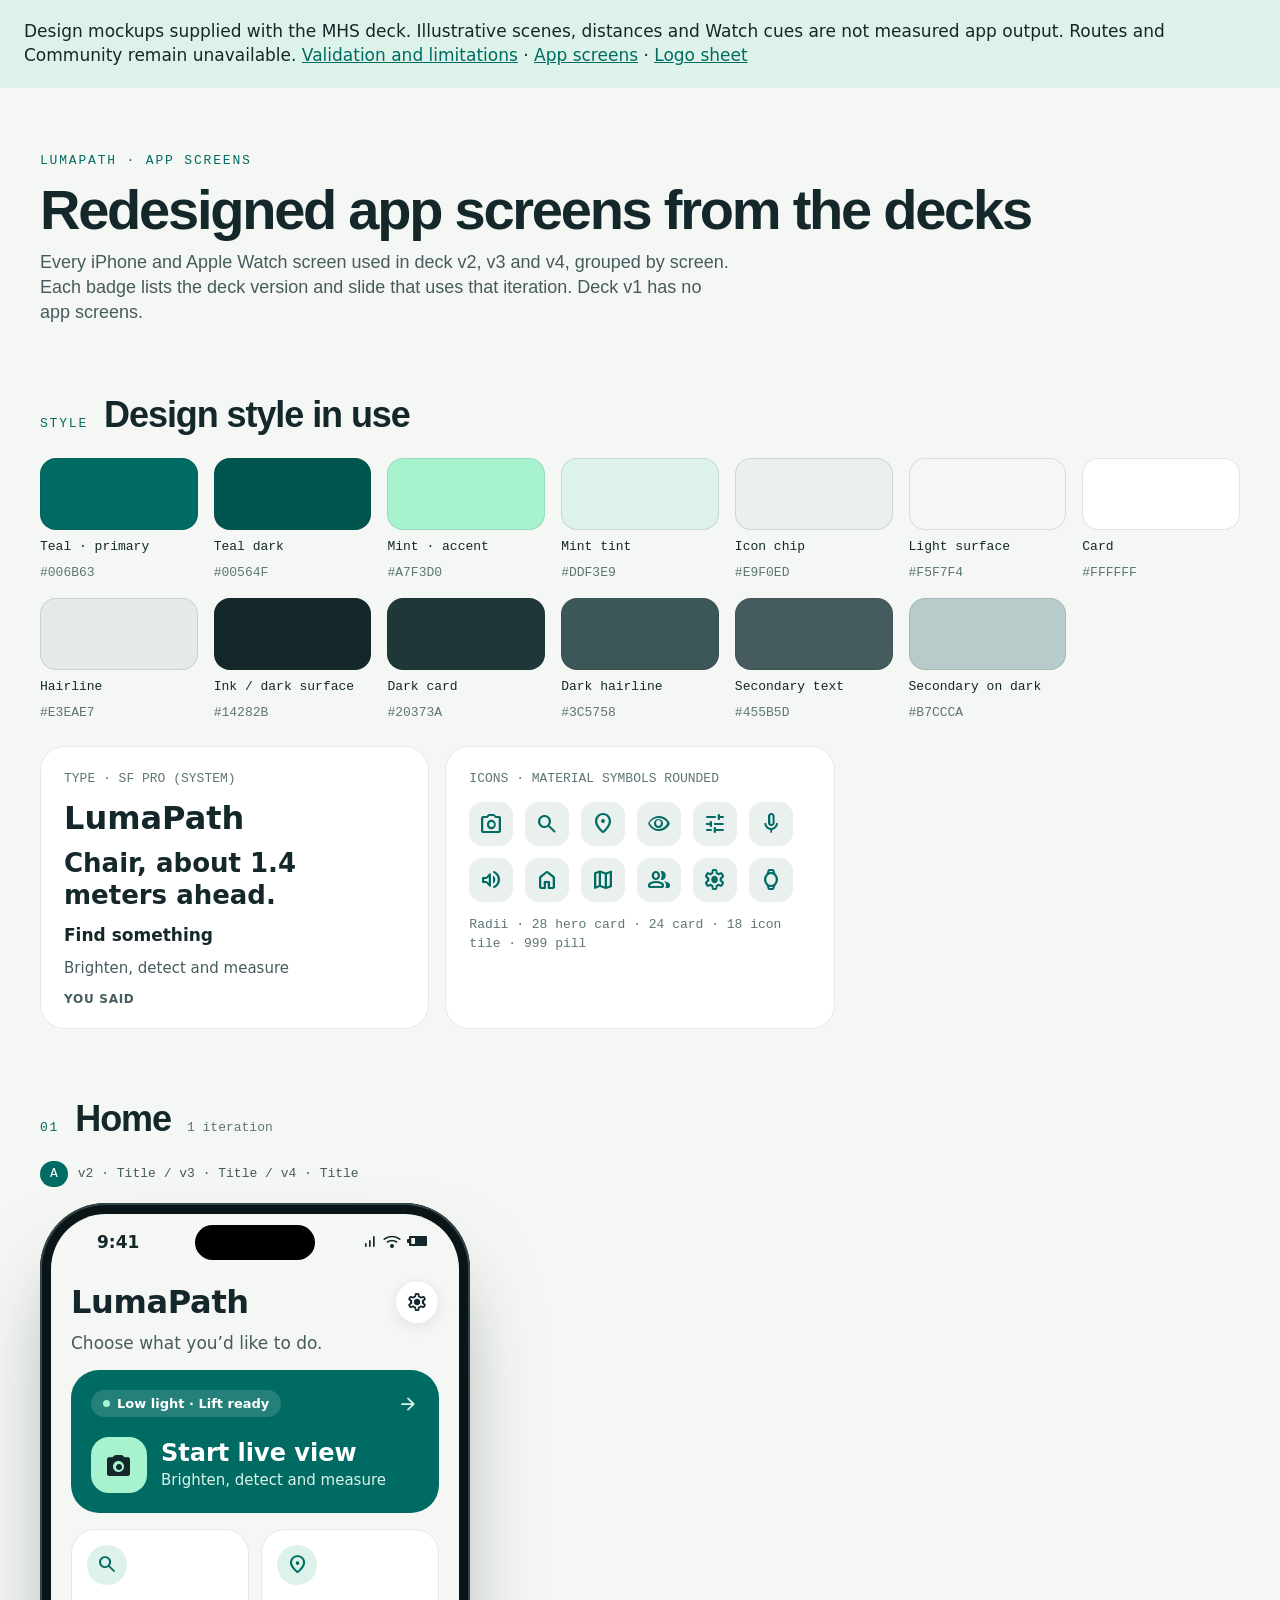
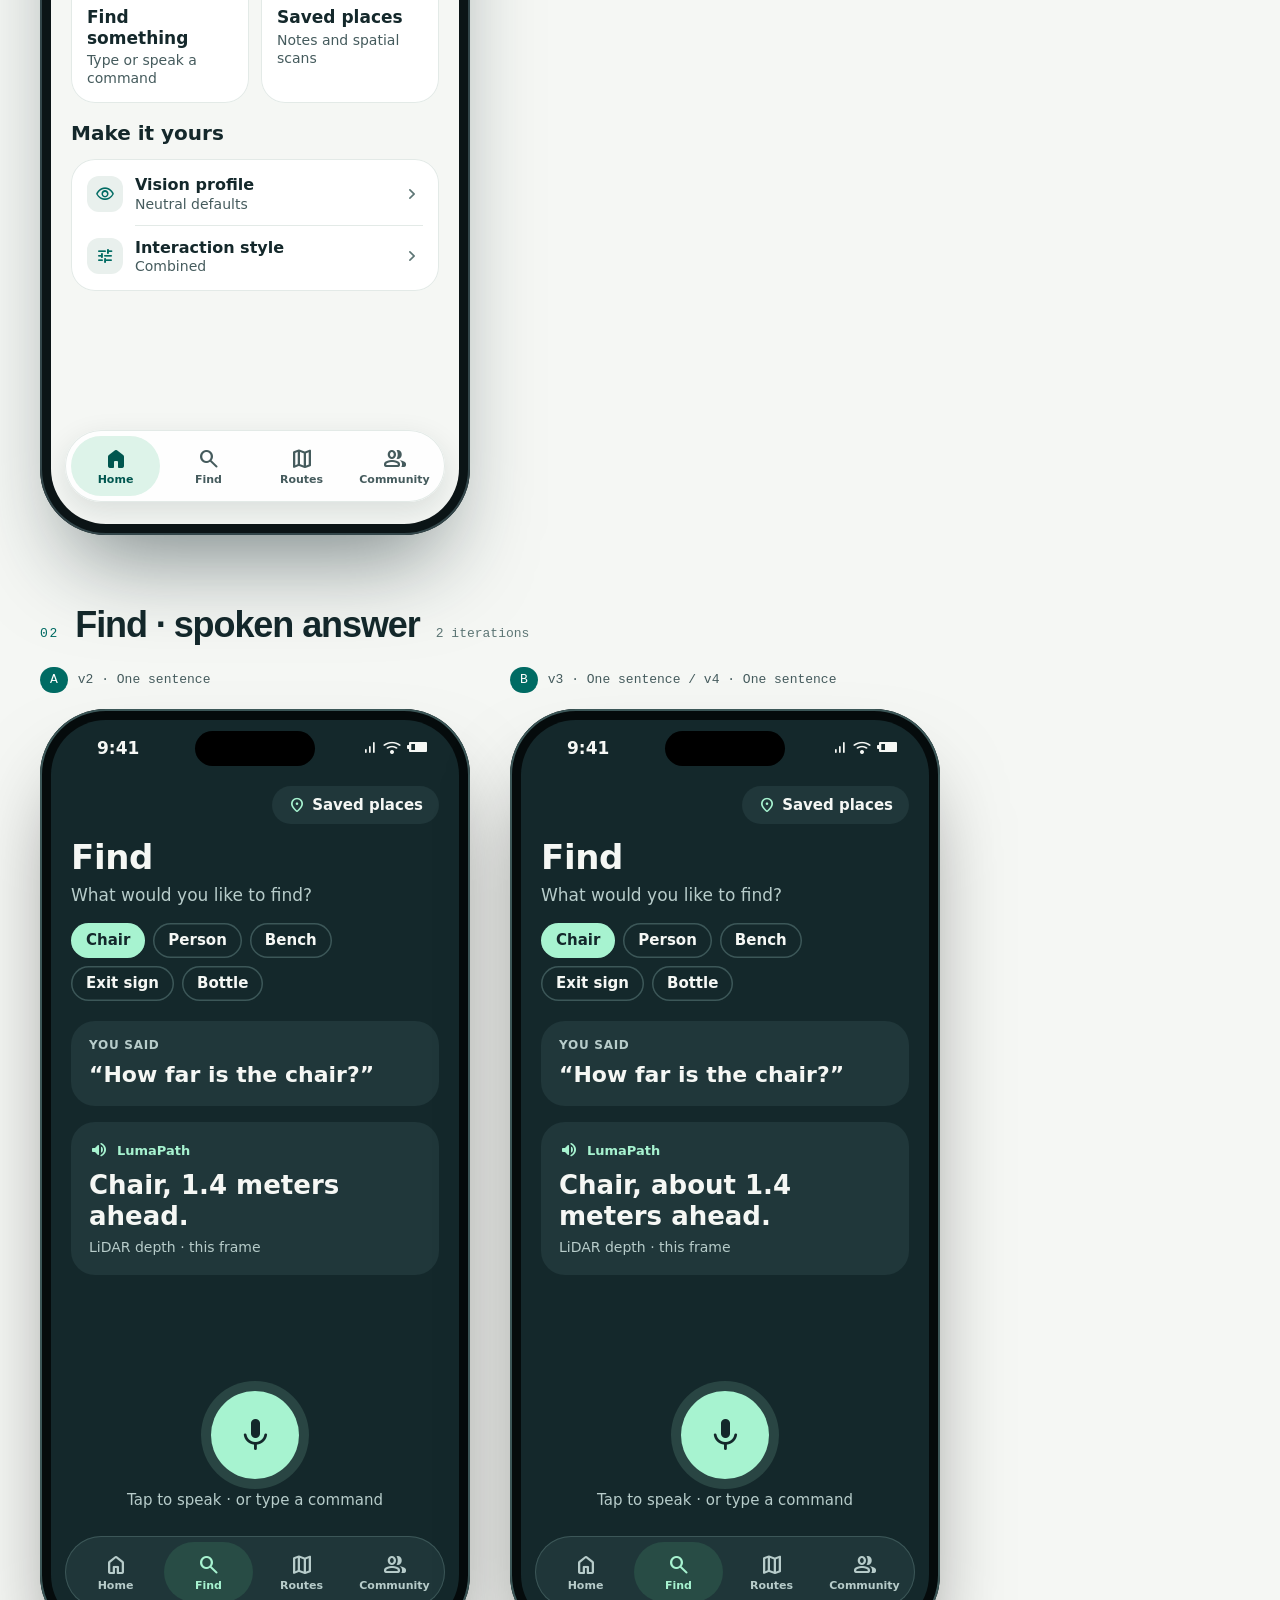
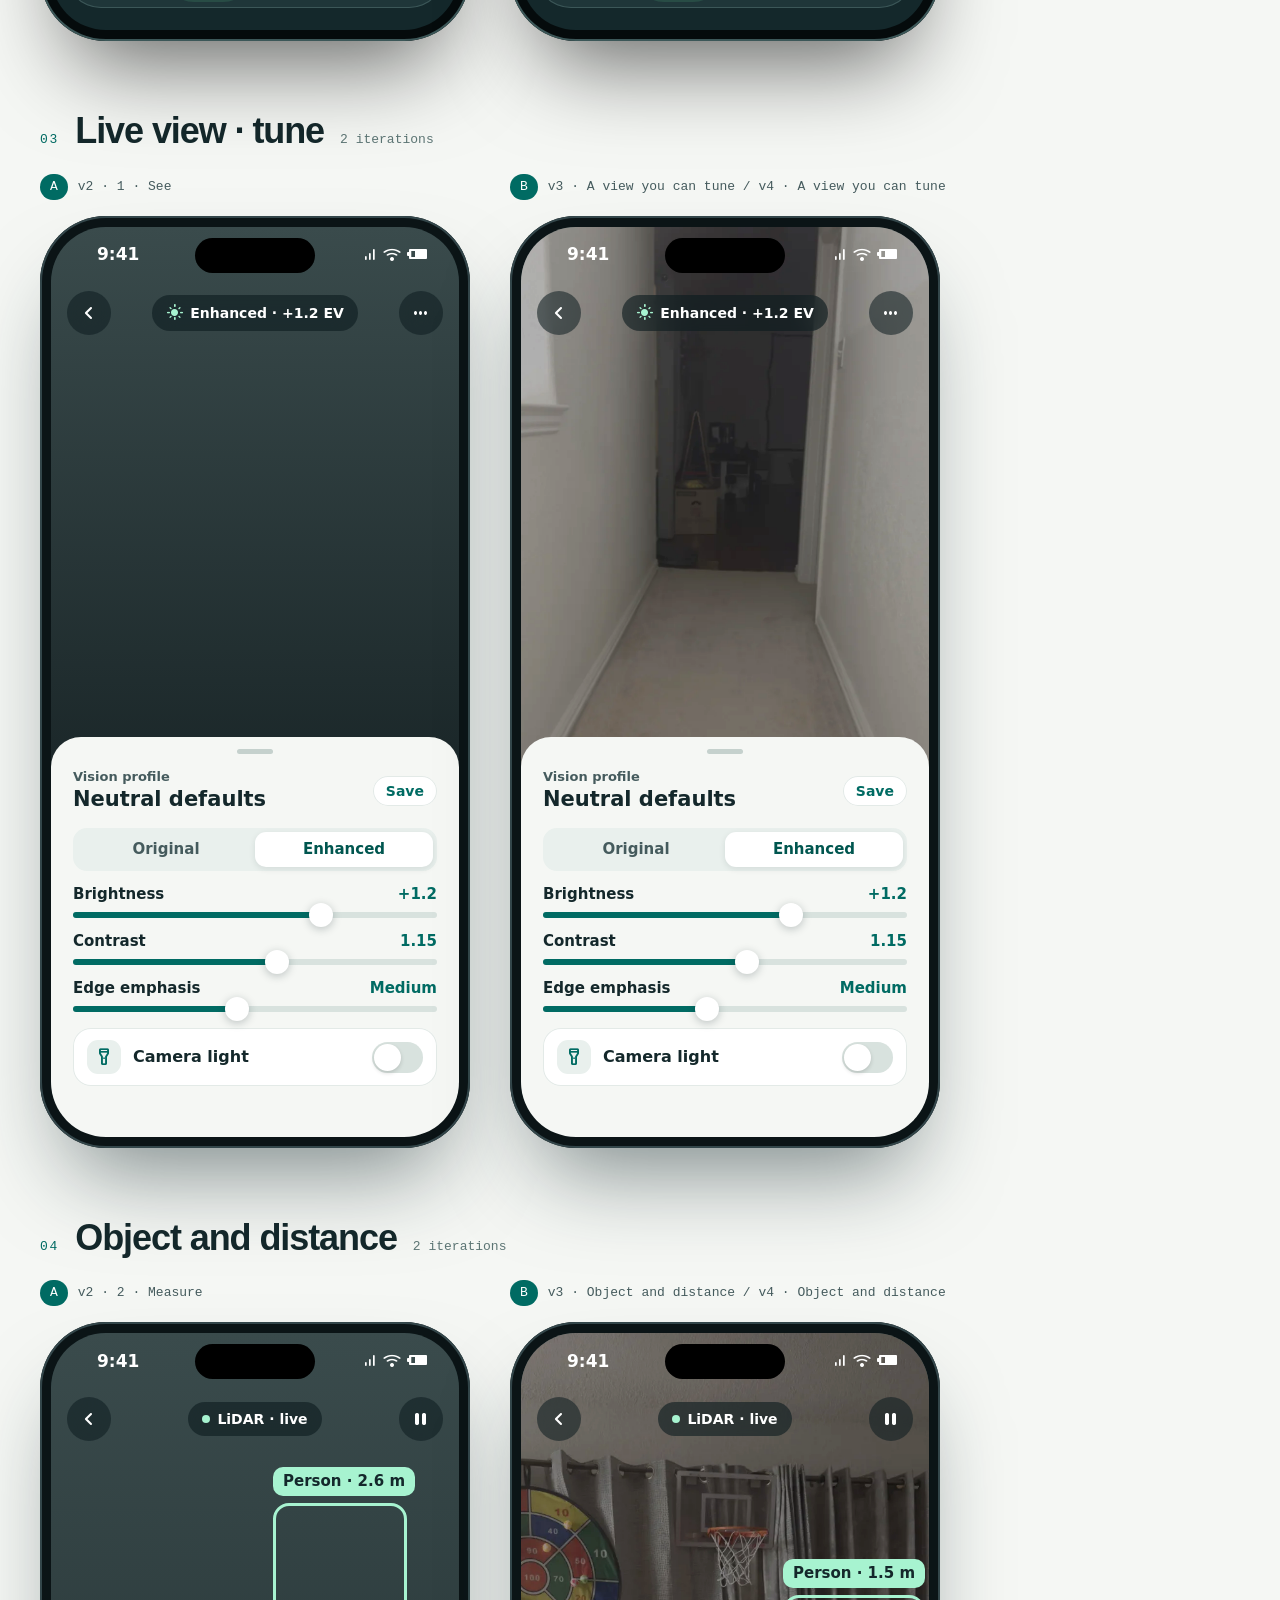
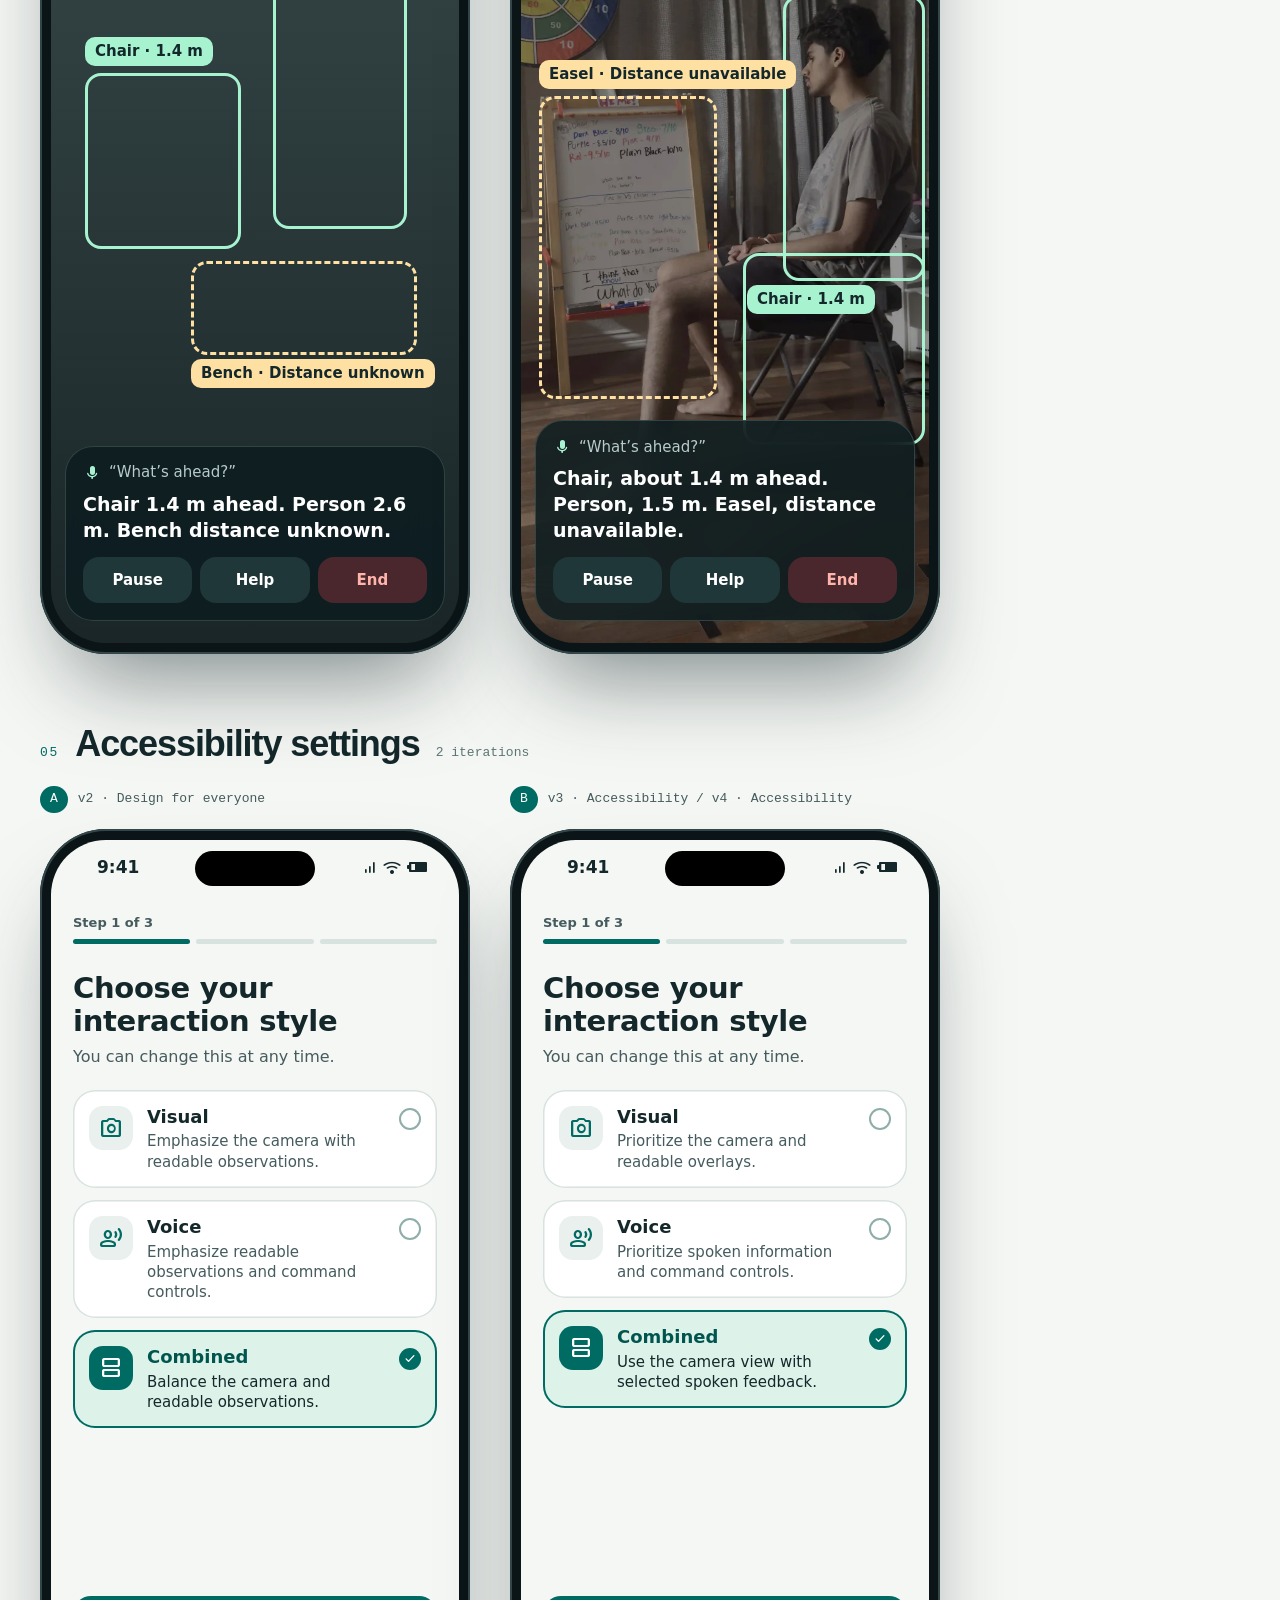
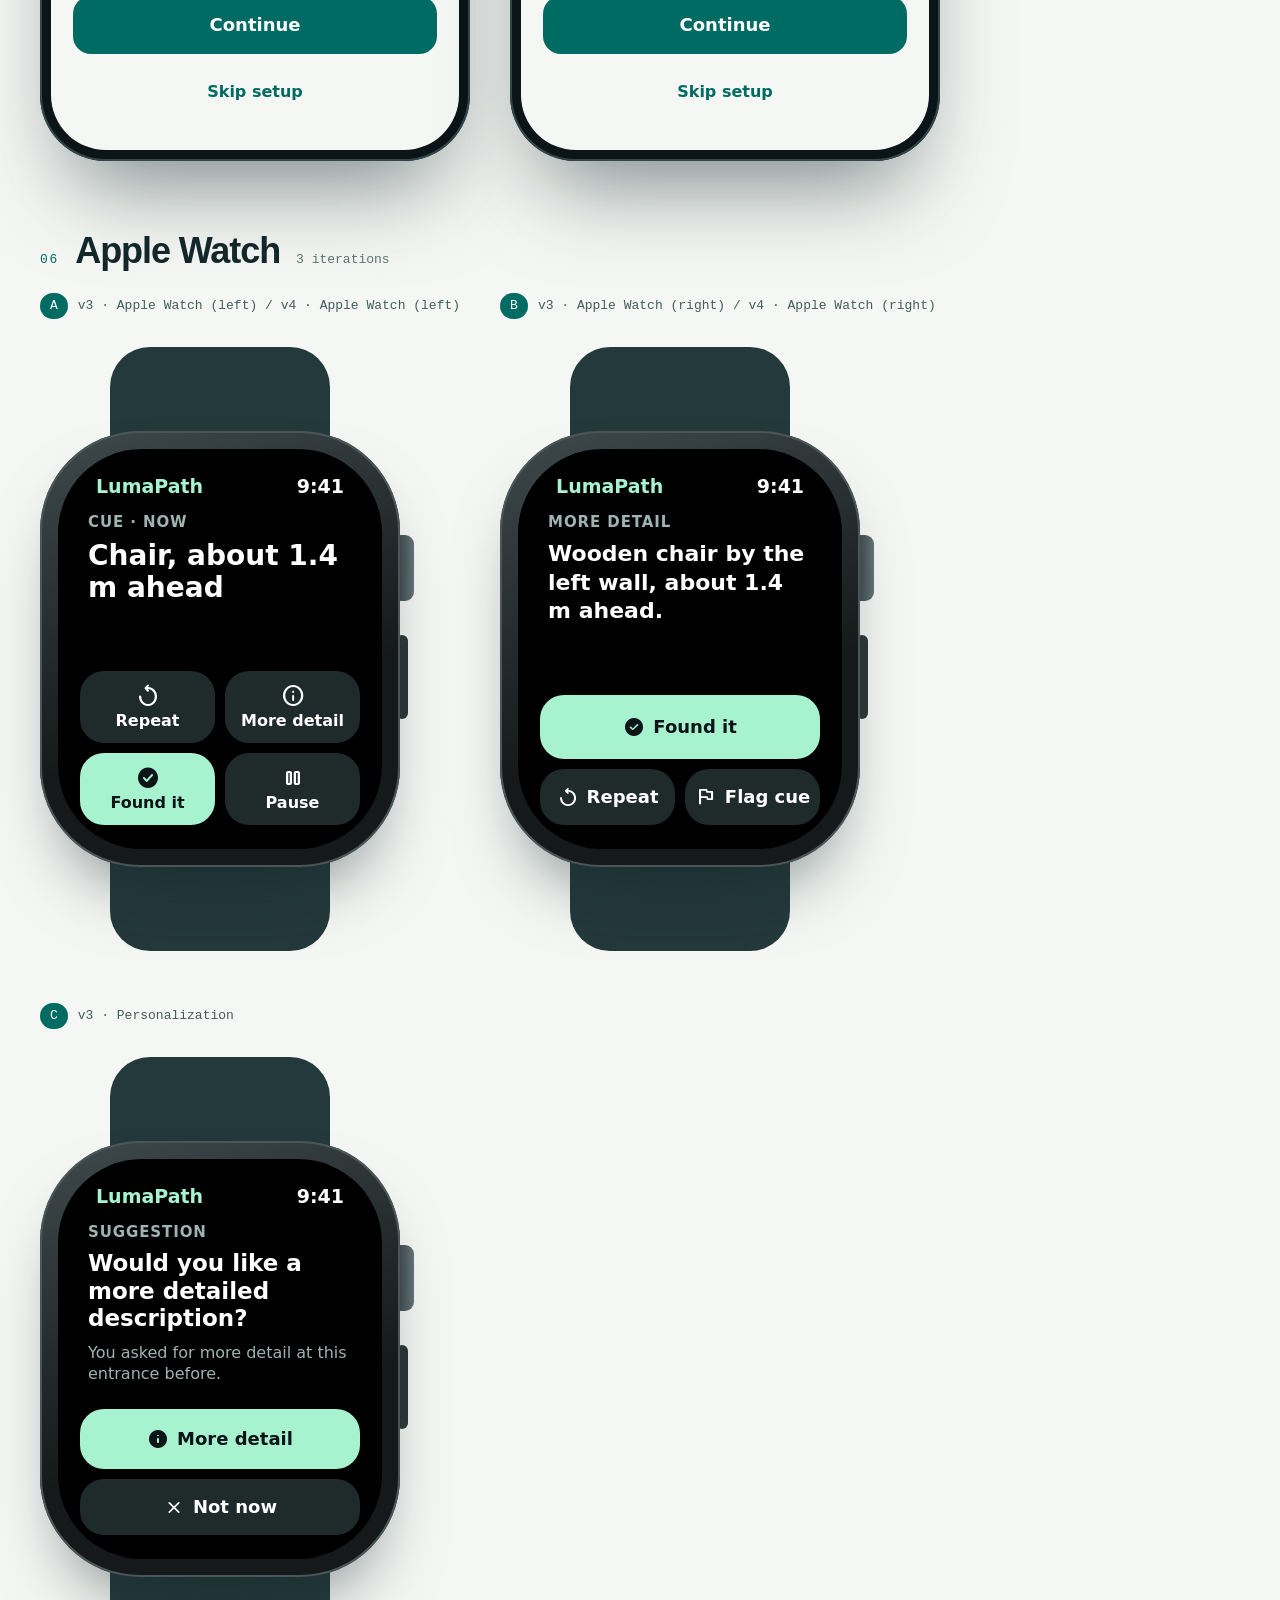
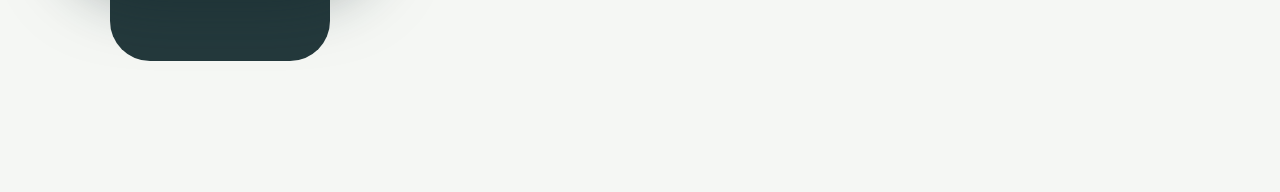
==== docs/demos/index.html @ 3ffa6997 "Apply MHS design system across native app and public demos" ====
<!DOCTYPE html>
<html lang="en"><head><title>LumaPath — MHS design mockups</title>
<meta charset="utf-8">
<meta name="viewport" content="width=device-width, initial-scale=1">

<style>@media(max-width:600px){body>x-dc>div{padding:32px 16px 64px!important;gap:40px!important}header>div:nth-child(2){font-size:36px!important}figure{zoom:.72}section>div{gap:20px!important}}</style></head>
<body><aside style="padding:20px 24px;background:#DDF3E9;color:#14282B;font:17px/1.4 system-ui">Design mockups supplied with the MHS deck. Illustrative scenes, distances and Watch cues are not measured app output. Routes and Community remain unavailable. <a href="../VALIDATION.md">Validation and limitations</a> · <a href="index.html">App screens</a> · <a href="logos.html">Logo sheet</a></aside>

<x-dc>
<helmet>

<style>/* vietnamese */
@font-face {
  font-family: 'Bricolage Grotesque';
  font-style: normal;
  font-weight: 400;
  font-stretch: 100%;
  font-display: swap;
  src: url("assets/a3682e4b-3f29-42c8-9b9f-0e036ee90873.woff2") format('woff2');
  unicode-range: U+0102-0103, U+0110-0111, U+0128-0129, U+0168-0169, U+01A0-01A1, U+01AF-01B0, U+0300-0301, U+0303-0304, U+0308-0309, U+0323, U+0329, U+1EA0-1EF9, U+20AB;
}
/* latin-ext */
@font-face {
  font-family: 'Bricolage Grotesque';
  font-style: normal;
  font-weight: 400;
  font-stretch: 100%;
  font-display: swap;
  src: url("assets/06002b40-dc9c-44b6-ba9b-25494b569713.woff2") format('woff2');
  unicode-range: U+0100-02BA, U+02BD-02C5, U+02C7-02CC, U+02CE-02D7, U+02DD-02FF, U+0304, U+0308, U+0329, U+1D00-1DBF, U+1E00-1E9F, U+1EF2-1EFF, U+2020, U+20A0-20AB, U+20AD-20C4, U+2113, U+2C60-2C7F, U+A720-A7FF;
}
/* latin */
@font-face {
  font-family: 'Bricolage Grotesque';
  font-style: normal;
  font-weight: 400;
  font-stretch: 100%;
  font-display: swap;
  src: url("assets/b3b8150f-2a8b-4350-8378-f5842fc97d96.woff2") format('woff2');
  unicode-range: U+0000-00FF, U+0131, U+0152-0153, U+02BB-02BC, U+02C6, U+02DA, U+02DC, U+0304, U+0308, U+0329, U+2000-206F, U+20AC, U+2122, U+2191, U+2193, U+2212, U+2215, U+FEFF, U+FFFD;
}
/* vietnamese */
@font-face {
  font-family: 'Bricolage Grotesque';
  font-style: normal;
  font-weight: 500;
  font-stretch: 100%;
  font-display: swap;
  src: url("assets/a3682e4b-3f29-42c8-9b9f-0e036ee90873.woff2") format('woff2');
  unicode-range: U+0102-0103, U+0110-0111, U+0128-0129, U+0168-0169, U+01A0-01A1, U+01AF-01B0, U+0300-0301, U+0303-0304, U+0308-0309, U+0323, U+0329, U+1EA0-1EF9, U+20AB;
}
/* latin-ext */
@font-face {
  font-family: 'Bricolage Grotesque';
  font-style: normal;
  font-weight: 500;
  font-stretch: 100%;
  font-display: swap;
  src: url("assets/06002b40-dc9c-44b6-ba9b-25494b569713.woff2") format('woff2');
  unicode-range: U+0100-02BA, U+02BD-02C5, U+02C7-02CC, U+02CE-02D7, U+02DD-02FF, U+0304, U+0308, U+0329, U+1D00-1DBF, U+1E00-1E9F, U+1EF2-1EFF, U+2020, U+20A0-20AB, U+20AD-20C4, U+2113, U+2C60-2C7F, U+A720-A7FF;
}
/* latin */
@font-face {
  font-family: 'Bricolage Grotesque';
  font-style: normal;
  font-weight: 500;
  font-stretch: 100%;
  font-display: swap;
  src: url("assets/b3b8150f-2a8b-4350-8378-f5842fc97d96.woff2") format('woff2');
  unicode-range: U+0000-00FF, U+0131, U+0152-0153, U+02BB-02BC, U+02C6, U+02DA, U+02DC, U+0304, U+0308, U+0329, U+2000-206F, U+20AC, U+2122, U+2191, U+2193, U+2212, U+2215, U+FEFF, U+FFFD;
}
/* vietnamese */
@font-face {
  font-family: 'Bricolage Grotesque';
  font-style: normal;
  font-weight: 600;
  font-stretch: 100%;
  font-display: swap;
  src: url("assets/a3682e4b-3f29-42c8-9b9f-0e036ee90873.woff2") format('woff2');
  unicode-range: U+0102-0103, U+0110-0111, U+0128-0129, U+0168-0169, U+01A0-01A1, U+01AF-01B0, U+0300-0301, U+0303-0304, U+0308-0309, U+0323, U+0329, U+1EA0-1EF9, U+20AB;
}
/* latin-ext */
@font-face {
  font-family: 'Bricolage Grotesque';
  font-style: normal;
  font-weight: 600;
  font-stretch: 100%;
  font-display: swap;
  src: url("assets/06002b40-dc9c-44b6-ba9b-25494b569713.woff2") format('woff2');
  unicode-range: U+0100-02BA, U+02BD-02C5, U+02C7-02CC, U+02CE-02D7, U+02DD-02FF, U+0304, U+0308, U+0329, U+1D00-1DBF, U+1E00-1E9F, U+1EF2-1EFF, U+2020, U+20A0-20AB, U+20AD-20C4, U+2113, U+2C60-2C7F, U+A720-A7FF;
}
/* latin */
@font-face {
  font-family: 'Bricolage Grotesque';
  font-style: normal;
  font-weight: 600;
  font-stretch: 100%;
  font-display: swap;
  src: url("assets/b3b8150f-2a8b-4350-8378-f5842fc97d96.woff2") format('woff2');
  unicode-range: U+0000-00FF, U+0131, U+0152-0153, U+02BB-02BC, U+02C6, U+02DA, U+02DC, U+0304, U+0308, U+0329, U+2000-206F, U+20AC, U+2122, U+2191, U+2193, U+2212, U+2215, U+FEFF, U+FFFD;
}
/* vietnamese */
@font-face {
  font-family: 'Bricolage Grotesque';
  font-style: normal;
  font-weight: 700;
  font-stretch: 100%;
  font-display: swap;
  src: url("assets/a3682e4b-3f29-42c8-9b9f-0e036ee90873.woff2") format('woff2');
  unicode-range: U+0102-0103, U+0110-0111, U+0128-0129, U+0168-0169, U+01A0-01A1, U+01AF-01B0, U+0300-0301, U+0303-0304, U+0308-0309, U+0323, U+0329, U+1EA0-1EF9, U+20AB;
}
/* latin-ext */
@font-face {
  font-family: 'Bricolage Grotesque';
  font-style: normal;
  font-weight: 700;
  font-stretch: 100%;
  font-display: swap;
  src: url("assets/06002b40-dc9c-44b6-ba9b-25494b569713.woff2") format('woff2');
  unicode-range: U+0100-02BA, U+02BD-02C5, U+02C7-02CC, U+02CE-02D7, U+02DD-02FF, U+0304, U+0308, U+0329, U+1D00-1DBF, U+1E00-1E9F, U+1EF2-1EFF, U+2020, U+20A0-20AB, U+20AD-20C4, U+2113, U+2C60-2C7F, U+A720-A7FF;
}
/* latin */
@font-face {
  font-family: 'Bricolage Grotesque';
  font-style: normal;
  font-weight: 700;
  font-stretch: 100%;
  font-display: swap;
  src: url("assets/b3b8150f-2a8b-4350-8378-f5842fc97d96.woff2") format('woff2');
  unicode-range: U+0000-00FF, U+0131, U+0152-0153, U+02BB-02BC, U+02C6, U+02DA, U+02DC, U+0304, U+0308, U+0329, U+2000-206F, U+20AC, U+2122, U+2191, U+2193, U+2212, U+2215, U+FEFF, U+FFFD;
}
/* vietnamese */
@font-face {
  font-family: 'Bricolage Grotesque';
  font-style: normal;
  font-weight: 800;
  font-stretch: 100%;
  font-display: swap;
  src: url("assets/a3682e4b-3f29-42c8-9b9f-0e036ee90873.woff2") format('woff2');
  unicode-range: U+0102-0103, U+0110-0111, U+0128-0129, U+0168-0169, U+01A0-01A1, U+01AF-01B0, U+0300-0301, U+0303-0304, U+0308-0309, U+0323, U+0329, U+1EA0-1EF9, U+20AB;
}
/* latin-ext */
@font-face {
  font-family: 'Bricolage Grotesque';
  font-style: normal;
  font-weight: 800;
  font-stretch: 100%;
  font-display: swap;
  src: url("assets/06002b40-dc9c-44b6-ba9b-25494b569713.woff2") format('woff2');
  unicode-range: U+0100-02BA, U+02BD-02C5, U+02C7-02CC, U+02CE-02D7, U+02DD-02FF, U+0304, U+0308, U+0329, U+1D00-1DBF, U+1E00-1E9F, U+1EF2-1EFF, U+2020, U+20A0-20AB, U+20AD-20C4, U+2113, U+2C60-2C7F, U+A720-A7FF;
}
/* latin */
@font-face {
  font-family: 'Bricolage Grotesque';
  font-style: normal;
  font-weight: 800;
  font-stretch: 100%;
  font-display: swap;
  src: url("assets/b3b8150f-2a8b-4350-8378-f5842fc97d96.woff2") format('woff2');
  unicode-range: U+0000-00FF, U+0131, U+0152-0153, U+02BB-02BC, U+02C6, U+02DA, U+02DC, U+0304, U+0308, U+0329, U+2000-206F, U+20AC, U+2122, U+2191, U+2193, U+2212, U+2215, U+FEFF, U+FFFD;
}
/* cyrillic-ext */
@font-face {
  font-family: 'IBM Plex Mono';
  font-style: normal;
  font-weight: 400;
  font-display: swap;
  src: url("assets/8e691aa2-a177-4794-acf2-757b16699eb1.woff2") format('woff2');
  unicode-range: U+0460-052F, U+1C80-1C8A, U+20B4, U+2DE0-2DFF, U+A640-A69F, U+FE2E-FE2F;
}
/* cyrillic */
@font-face {
  font-family: 'IBM Plex Mono';
  font-style: normal;
  font-weight: 400;
  font-display: swap;
  src: url("assets/fb814048-b717-4769-87a3-64cae889b5ed.woff2") format('woff2');
  unicode-range: U+0301, U+0400-045F, U+0490-0491, U+04B0-04B1, U+2116;
}
/* vietnamese */
@font-face {
  font-family: 'IBM Plex Mono';
  font-style: normal;
  font-weight: 400;
  font-display: swap;
  src: url("assets/1d0458f6-4a7e-4c03-997c-83c39021af17.woff2") format('woff2');
  unicode-range: U+0102-0103, U+0110-0111, U+0128-0129, U+0168-0169, U+01A0-01A1, U+01AF-01B0, U+0300-0301, U+0303-0304, U+0308-0309, U+0323, U+0329, U+1EA0-1EF9, U+20AB;
}
/* latin-ext */
@font-face {
  font-family: 'IBM Plex Mono';
  font-style: normal;
  font-weight: 400;
  font-display: swap;
  src: url("assets/ff8b272a-7fe6-4b01-bd29-6a94a8476d8a.woff2") format('woff2');
  unicode-range: U+0100-02BA, U+02BD-02C5, U+02C7-02CC, U+02CE-02D7, U+02DD-02FF, U+0304, U+0308, U+0329, U+1D00-1DBF, U+1E00-1E9F, U+1EF2-1EFF, U+2020, U+20A0-20AB, U+20AD-20C4, U+2113, U+2C60-2C7F, U+A720-A7FF;
}
/* latin */
@font-face {
  font-family: 'IBM Plex Mono';
  font-style: normal;
  font-weight: 400;
  font-display: swap;
  src: url("assets/a9448822-53b8-4877-9f63-d06c6138b473.woff2") format('woff2');
  unicode-range: U+0000-00FF, U+0131, U+0152-0153, U+02BB-02BC, U+02C6, U+02DA, U+02DC, U+0304, U+0308, U+0329, U+2000-206F, U+20AC, U+2122, U+2191, U+2193, U+2212, U+2215, U+FEFF, U+FFFD;
}
/* cyrillic-ext */
@font-face {
  font-family: 'IBM Plex Mono';
  font-style: normal;
  font-weight: 500;
  font-display: swap;
  src: url("assets/b5330e93-9ec5-4c93-8d1f-99d370e38a00.woff2") format('woff2');
  unicode-range: U+0460-052F, U+1C80-1C8A, U+20B4, U+2DE0-2DFF, U+A640-A69F, U+FE2E-FE2F;
}
/* cyrillic */
@font-face {
  font-family: 'IBM Plex Mono';
  font-style: normal;
  font-weight: 500;
  font-display: swap;
  src: url("assets/0cc53ac1-e7fd-41b3-972b-bfe3bd5b5750.woff2") format('woff2');
  unicode-range: U+0301, U+0400-045F, U+0490-0491, U+04B0-04B1, U+2116;
}
/* vietnamese */
@font-face {
  font-family: 'IBM Plex Mono';
  font-style: normal;
  font-weight: 500;
  font-display: swap;
  src: url("assets/b9f1a729-dd27-4092-974b-de5dcc75b06a.woff2") format('woff2');
  unicode-range: U+0102-0103, U+0110-0111, U+0128-0129, U+0168-0169, U+01A0-01A1, U+01AF-01B0, U+0300-0301, U+0303-0304, U+0308-0309, U+0323, U+0329, U+1EA0-1EF9, U+20AB;
}
/* latin-ext */
@font-face {
  font-family: 'IBM Plex Mono';
  font-style: normal;
  font-weight: 500;
  font-display: swap;
  src: url("assets/5cd401e1-bca7-46ed-bf78-2ebe021bb532.woff2") format('woff2');
  unicode-range: U+0100-02BA, U+02BD-02C5, U+02C7-02CC, U+02CE-02D7, U+02DD-02FF, U+0304, U+0308, U+0329, U+1D00-1DBF, U+1E00-1E9F, U+1EF2-1EFF, U+2020, U+20A0-20AB, U+20AD-20C4, U+2113, U+2C60-2C7F, U+A720-A7FF;
}
/* latin */
@font-face {
  font-family: 'IBM Plex Mono';
  font-style: normal;
  font-weight: 500;
  font-display: swap;
  src: url("assets/e4750720-bf86-42ed-a0b3-25d374d42d0a.woff2") format('woff2');
  unicode-range: U+0000-00FF, U+0131, U+0152-0153, U+02BB-02BC, U+02C6, U+02DA, U+02DC, U+0304, U+0308, U+0329, U+2000-206F, U+20AC, U+2122, U+2191, U+2193, U+2212, U+2215, U+FEFF, U+FFFD;
}
/* latin-ext */
@font-face {
  font-family: 'Instrument Serif';
  font-style: italic;
  font-weight: 400;
  font-display: swap;
  src: url("assets/ba404132-fab7-413d-b90b-7931d5714e92.woff2") format('woff2');
  unicode-range: U+0100-02BA, U+02BD-02C5, U+02C7-02CC, U+02CE-02D7, U+02DD-02FF, U+0304, U+0308, U+0329, U+1D00-1DBF, U+1E00-1E9F, U+1EF2-1EFF, U+2020, U+20A0-20AB, U+20AD-20C4, U+2113, U+2C60-2C7F, U+A720-A7FF;
}
/* latin */
@font-face {
  font-family: 'Instrument Serif';
  font-style: italic;
  font-weight: 400;
  font-display: swap;
  src: url("assets/3d6b9d6c-a655-47de-8066-e8f511eb8216.woff2") format('woff2');
  unicode-range: U+0000-00FF, U+0131, U+0152-0153, U+02BB-02BC, U+02C6, U+02DA, U+02DC, U+0304, U+0308, U+0329, U+2000-206F, U+20AC, U+2122, U+2191, U+2193, U+2212, U+2215, U+FEFF, U+FFFD;
}
</style>
<style>/* fallback */
@font-face {
  font-family: 'Material Symbols Rounded';
  font-style: normal;
  font-weight: 400 600;
  font-display: block;
  src: url("assets/b9f38407-20aa-4170-aaa8-003ddb9c082e.woff2") format('woff2');
}

.material-symbols-rounded {
  font-family: 'Material Symbols Rounded';
  font-weight: normal;
  font-style: normal;
  font-size: 24px;
  line-height: 1;
  letter-spacing: normal;
  text-transform: none;
  display: inline-block;
  white-space: nowrap;
  word-wrap: normal;
  direction: ltr;
  -webkit-font-feature-settings: 'liga';
  -webkit-font-smoothing: antialiased;
}
</style>

<style>
body{margin:0;background:#F5F7F4;color:#14282B;}
a{color:#006B63;}
a:hover{color:#00564F;}
</style>
</helmet>
<div style="max-width:1600px;margin:0 auto;padding:64px 40px 120px;display:flex;flex-direction:column;gap:72px;font-family:'Bricolage Grotesque',sans-serif;">
<header style="display:flex;flex-direction:column;gap:12px;"><div style="font:500 13px/1.4 'IBM Plex Mono',monospace;letter-spacing:0.14em;color:#006B63;">LUMAPATH · APP SCREENS</div><div style="font:800 56px/1 'Bricolage Grotesque',sans-serif;letter-spacing:-0.04em;">Redesigned app screens from the decks</div><div style="font:500 18px/1.4 'Bricolage Grotesque',sans-serif;color:#455B5D;max-width:720px;text-wrap:pretty;">Every iPhone and Apple Watch screen used in deck v2, v3 and v4, grouped by screen. Each badge lists the deck version and slide that uses that iteration. Deck v1 has no app screens.</div></header>
<section style="display:flex;flex-direction:column;gap:24px;"><div style="display:flex;align-items:baseline;gap:16px;"><div style="font:500 13px/1.4 'IBM Plex Mono',monospace;letter-spacing:0.14em;color:#006B63;">STYLE</div><div style="font:800 36px/1 'Bricolage Grotesque',sans-serif;letter-spacing:-0.03em;">Design style in use</div></div>
<div style="display:grid;grid-template-columns:repeat(auto-fill,minmax(150px,1fr));gap:16px;"><div style="display:flex;flex-direction:column;gap:8px;"><div style="height:72px;border-radius:16px;background:#006B63;box-shadow:inset 0 0 0 1px rgba(20,40,43,0.12);"></div><div style="font:500 13px/1.4 'IBM Plex Mono',monospace;color:#14282B;">Teal · primary</div><div style="font:500 13px/1.4 'IBM Plex Mono',monospace;color:#5D7675;">#006B63</div></div><div style="display:flex;flex-direction:column;gap:8px;"><div style="height:72px;border-radius:16px;background:#00564F;box-shadow:inset 0 0 0 1px rgba(20,40,43,0.12);"></div><div style="font:500 13px/1.4 'IBM Plex Mono',monospace;color:#14282B;">Teal dark</div><div style="font:500 13px/1.4 'IBM Plex Mono',monospace;color:#5D7675;">#00564F</div></div><div style="display:flex;flex-direction:column;gap:8px;"><div style="height:72px;border-radius:16px;background:#A7F3D0;box-shadow:inset 0 0 0 1px rgba(20,40,43,0.12);"></div><div style="font:500 13px/1.4 'IBM Plex Mono',monospace;color:#14282B;">Mint · accent</div><div style="font:500 13px/1.4 'IBM Plex Mono',monospace;color:#5D7675;">#A7F3D0</div></div><div style="display:flex;flex-direction:column;gap:8px;"><div style="height:72px;border-radius:16px;background:#DDF3E9;box-shadow:inset 0 0 0 1px rgba(20,40,43,0.12);"></div><div style="font:500 13px/1.4 'IBM Plex Mono',monospace;color:#14282B;">Mint tint</div><div style="font:500 13px/1.4 'IBM Plex Mono',monospace;color:#5D7675;">#DDF3E9</div></div><div style="display:flex;flex-direction:column;gap:8px;"><div style="height:72px;border-radius:16px;background:#E9F0ED;box-shadow:inset 0 0 0 1px rgba(20,40,43,0.12);"></div><div style="font:500 13px/1.4 'IBM Plex Mono',monospace;color:#14282B;">Icon chip</div><div style="font:500 13px/1.4 'IBM Plex Mono',monospace;color:#5D7675;">#E9F0ED</div></div><div style="display:flex;flex-direction:column;gap:8px;"><div style="height:72px;border-radius:16px;background:#F5F7F4;box-shadow:inset 0 0 0 1px rgba(20,40,43,0.12);"></div><div style="font:500 13px/1.4 'IBM Plex Mono',monospace;color:#14282B;">Light surface</div><div style="font:500 13px/1.4 'IBM Plex Mono',monospace;color:#5D7675;">#F5F7F4</div></div><div style="display:flex;flex-direction:column;gap:8px;"><div style="height:72px;border-radius:16px;background:#FFFFFF;box-shadow:inset 0 0 0 1px rgba(20,40,43,0.12);"></div><div style="font:500 13px/1.4 'IBM Plex Mono',monospace;color:#14282B;">Card</div><div style="font:500 13px/1.4 'IBM Plex Mono',monospace;color:#5D7675;">#FFFFFF</div></div><div style="display:flex;flex-direction:column;gap:8px;"><div style="height:72px;border-radius:16px;background:#E3EAE7;box-shadow:inset 0 0 0 1px rgba(20,40,43,0.12);"></div><div style="font:500 13px/1.4 'IBM Plex Mono',monospace;color:#14282B;">Hairline</div><div style="font:500 13px/1.4 'IBM Plex Mono',monospace;color:#5D7675;">#E3EAE7</div></div><div style="display:flex;flex-direction:column;gap:8px;"><div style="height:72px;border-radius:16px;background:#14282B;box-shadow:inset 0 0 0 1px rgba(20,40,43,0.12);"></div><div style="font:500 13px/1.4 'IBM Plex Mono',monospace;color:#14282B;">Ink / dark surface</div><div style="font:500 13px/1.4 'IBM Plex Mono',monospace;color:#5D7675;">#14282B</div></div><div style="display:flex;flex-direction:column;gap:8px;"><div style="height:72px;border-radius:16px;background:#20373A;box-shadow:inset 0 0 0 1px rgba(20,40,43,0.12);"></div><div style="font:500 13px/1.4 'IBM Plex Mono',monospace;color:#14282B;">Dark card</div><div style="font:500 13px/1.4 'IBM Plex Mono',monospace;color:#5D7675;">#20373A</div></div><div style="display:flex;flex-direction:column;gap:8px;"><div style="height:72px;border-radius:16px;background:#3C5758;box-shadow:inset 0 0 0 1px rgba(20,40,43,0.12);"></div><div style="font:500 13px/1.4 'IBM Plex Mono',monospace;color:#14282B;">Dark hairline</div><div style="font:500 13px/1.4 'IBM Plex Mono',monospace;color:#5D7675;">#3C5758</div></div><div style="display:flex;flex-direction:column;gap:8px;"><div style="height:72px;border-radius:16px;background:#455B5D;box-shadow:inset 0 0 0 1px rgba(20,40,43,0.12);"></div><div style="font:500 13px/1.4 'IBM Plex Mono',monospace;color:#14282B;">Secondary text</div><div style="font:500 13px/1.4 'IBM Plex Mono',monospace;color:#5D7675;">#455B5D</div></div><div style="display:flex;flex-direction:column;gap:8px;"><div style="height:72px;border-radius:16px;background:#B7CCCA;box-shadow:inset 0 0 0 1px rgba(20,40,43,0.12);"></div><div style="font:500 13px/1.4 'IBM Plex Mono',monospace;color:#14282B;">Secondary on dark</div><div style="font:500 13px/1.4 'IBM Plex Mono',monospace;color:#5D7675;">#B7CCCA</div></div></div>
<div style="display:grid;grid-template-columns:repeat(auto-fill,minmax(300px,1fr));gap:16px;">
<div style="background:#FFFFFF;border-radius:24px;box-shadow:inset 0 0 0 1px #E3EAE7;padding:24px;display:flex;flex-direction:column;gap:14px;color:#14282B;"><div style="font:500 13px/1.4 'IBM Plex Mono',monospace;color:#5D7675;">TYPE · SF PRO (SYSTEM)</div><div style="font:700 32px/1 ui-rounded,'SF Pro Rounded',-apple-system,system-ui,sans-serif;">LumaPath</div><div style="font:700 26px/1.2 -apple-system,system-ui,sans-serif;">Chair, about 1.4 meters ahead.</div><div style="font:600 17px/1.2 -apple-system,system-ui,sans-serif;">Find something</div><div style="font:400 15px/1.3 -apple-system,system-ui,sans-serif;color:#455B5D;">Brighten, detect and measure</div><div style="font:600 12px/1 -apple-system,system-ui,sans-serif;letter-spacing:0.06em;color:#455B5D;">YOU SAID</div></div>
<div style="background:#FFFFFF;border-radius:24px;box-shadow:inset 0 0 0 1px #E3EAE7;padding:24px;display:flex;flex-direction:column;gap:14px;color:#14282B;"><div style="font:500 13px/1.4 'IBM Plex Mono',monospace;color:#5D7675;">ICONS · MATERIAL SYMBOLS ROUNDED</div><div style="display:flex;flex-wrap:wrap;gap:12px;color:#006B63;"><div style="width:44px;height:44px;border-radius:14px;background:#E9F0ED;display:flex;align-items:center;justify-content:center;"><span style="font:normal 24px/1 'Material Symbols Rounded';">photo_camera</span></div><div style="width:44px;height:44px;border-radius:14px;background:#E9F0ED;display:flex;align-items:center;justify-content:center;"><span style="font:normal 24px/1 'Material Symbols Rounded';">search</span></div><div style="width:44px;height:44px;border-radius:14px;background:#E9F0ED;display:flex;align-items:center;justify-content:center;"><span style="font:normal 24px/1 'Material Symbols Rounded';">location_on</span></div><div style="width:44px;height:44px;border-radius:14px;background:#E9F0ED;display:flex;align-items:center;justify-content:center;"><span style="font:normal 24px/1 'Material Symbols Rounded';">visibility</span></div><div style="width:44px;height:44px;border-radius:14px;background:#E9F0ED;display:flex;align-items:center;justify-content:center;"><span style="font:normal 24px/1 'Material Symbols Rounded';">tune</span></div><div style="width:44px;height:44px;border-radius:14px;background:#E9F0ED;display:flex;align-items:center;justify-content:center;"><span style="font:normal 24px/1 'Material Symbols Rounded';">mic</span></div><div style="width:44px;height:44px;border-radius:14px;background:#E9F0ED;display:flex;align-items:center;justify-content:center;"><span style="font:normal 24px/1 'Material Symbols Rounded';">volume_up</span></div><div style="width:44px;height:44px;border-radius:14px;background:#E9F0ED;display:flex;align-items:center;justify-content:center;"><span style="font:normal 24px/1 'Material Symbols Rounded';">home</span></div><div style="width:44px;height:44px;border-radius:14px;background:#E9F0ED;display:flex;align-items:center;justify-content:center;"><span style="font:normal 24px/1 'Material Symbols Rounded';">map</span></div><div style="width:44px;height:44px;border-radius:14px;background:#E9F0ED;display:flex;align-items:center;justify-content:center;"><span style="font:normal 24px/1 'Material Symbols Rounded';">group</span></div><div style="width:44px;height:44px;border-radius:14px;background:#E9F0ED;display:flex;align-items:center;justify-content:center;"><span style="font:normal 24px/1 'Material Symbols Rounded';">settings</span></div><div style="width:44px;height:44px;border-radius:14px;background:#E9F0ED;display:flex;align-items:center;justify-content:center;"><span style="font:normal 24px/1 'Material Symbols Rounded';">watch</span></div></div><div style="font:500 13px/1.4 'IBM Plex Mono',monospace;color:#5D7675;">Radii · 28 hero card · 24 card · 18 icon tile · 999 pill</div></div>
</div></section>
<section style="display:flex;flex-direction:column;gap:24px;"><div style="display:flex;align-items:baseline;gap:16px;flex-wrap:wrap;"><div style="font:500 13px/1.4 'IBM Plex Mono',monospace;letter-spacing:0.14em;color:#006B63;">01</div><div style="font:800 36px/1 'Bricolage Grotesque',sans-serif;letter-spacing:-0.03em;">Home</div><div style="font:500 13px/1.4 'IBM Plex Mono',monospace;color:#5D7675;">1 iteration</div></div><div style="display:flex;flex-wrap:wrap;gap:40px;align-items:flex-start;"><figure style="margin:0;display:flex;flex-direction:column;gap:16px;"><div style="display:flex;align-items:center;gap:10px;"><span style="font:500 13px/1.4 'IBM Plex Mono',monospace;background:#006B63;color:#FFFFFF;padding:4px 10px;border-radius:999px;">A</span><span style="font:500 13px/1.4 'IBM Plex Mono',monospace;color:#455B5D;">v2 · Title / v3 · Title / v4 · Title</span></div><div style="position:relative;flex:none;width:430px;height:932px;box-sizing:border-box;padding:11px;border-radius:66px;background:#0B1416;box-shadow:0 50px 90px -30px rgba(20,40,43,0.55),inset 0 0 0 2px #33464A;">
    <div style="position:relative;width:408px;height:910px;border-radius:55px;overflow:hidden;background:#F5F7F4;font-family:-apple-system,BlinkMacSystemFont,'SF Pro Text',system-ui,sans-serif;color:#14282B;">
      <div style="position:absolute;top:11px;left:144px;width:120px;height:35px;border-radius:20px;background:#000000;z-index:6;"></div>
      <div style="position:absolute;top:0;left:0;right:0;height:56px;display:flex;justify-content:space-between;align-items:center;padding:0 30px 0 46px;z-index:5;">
        <span style="font:600 17px/1 -apple-system,system-ui,sans-serif;">9:41</span>
        <span style="display:flex;gap:4px;align-items:center;"><span style="font:normal 18px/1 'Material Symbols Rounded';font-variation-settings:'FILL' 1;">signal_cellular_alt</span><span style="font:normal 18px/1 'Material Symbols Rounded';font-variation-settings:'FILL' 1;">wifi</span><span style="font:normal 24px/1 'Material Symbols Rounded';font-variation-settings:'FILL' 1;">battery_horiz_075</span></span>
      </div>
      <div style="position:absolute;top:66px;left:20px;right:20px;display:flex;flex-direction:column;gap:16px;">
        <div style="display:flex;justify-content:space-between;align-items:center;">
          <div style="font:700 32px/1 ui-rounded,'SF Pro Rounded',-apple-system,system-ui,sans-serif;letter-spacing:-0.01em;">LumaPath</div>
          <div style="width:44px;height:44px;border-radius:50%;background:#FFFFFF;box-shadow:0 4px 14px rgba(20,40,43,0.08),inset 0 0 0 1px #E3EAE7;display:flex;align-items:center;justify-content:center;color:#14282B;"><span style="font:normal 22px/1 'Material Symbols Rounded';">settings</span></div>
        </div>
        <div style="font:400 17px/1.3 -apple-system,system-ui,sans-serif;color:#455B5D;margin-top:-8px;">Choose what you’d like to do.</div>
        <div style="background:#006B63;border-radius:28px;padding:20px;color:#FFFFFF;display:flex;flex-direction:column;gap:20px;">
          <div style="display:flex;justify-content:space-between;align-items:center;">
            <div style="display:flex;align-items:center;gap:7px;background:rgba(255,255,255,0.14);border-radius:999px;padding:7px 12px;font:600 13px/1 -apple-system,system-ui,sans-serif;"><span style="width:7px;height:7px;border-radius:50%;background:#A7F3D0;"></span>Low light · Lift ready</div>
            <span style="font:normal 22px/1 'Material Symbols Rounded';color:#DDF3E9;">arrow_forward</span>
          </div>
          <div style="display:flex;align-items:center;gap:14px;">
            <div style="width:56px;height:56px;border-radius:18px;background:#A7F3D0;color:#14282B;display:flex;align-items:center;justify-content:center;"><span style="font:normal 28px/1 'Material Symbols Rounded';font-variation-settings:'FILL' 1;">photo_camera</span></div>
            <div>
              <div style="font:700 24px/1.1 -apple-system,system-ui,sans-serif;">Start live view</div>
              <div style="font:400 15px/1.3 -apple-system,system-ui,sans-serif;color:#DDF3E9;margin-top:4px;">Brighten, detect and measure</div>
            </div>
          </div>
        </div>
        <div style="display:grid;grid-template-columns:1fr 1fr;gap:12px;">
          <div style="background:#FFFFFF;border-radius:24px;padding:16px;display:flex;flex-direction:column;gap:22px;box-shadow:inset 0 0 0 1px #E3EAE7;">
            <div style="width:40px;height:40px;border-radius:50%;background:#DDF3E9;color:#006B63;display:flex;align-items:center;justify-content:center;"><span style="font:normal 22px/1 'Material Symbols Rounded';">search</span></div>
            <div><div style="font:600 17px/1.2 -apple-system,system-ui,sans-serif;">Find something</div><div style="font:400 14px/1.3 -apple-system,system-ui,sans-serif;color:#455B5D;margin-top:3px;">Type or speak a command</div></div>
          </div>
          <div style="background:#FFFFFF;border-radius:24px;padding:16px;display:flex;flex-direction:column;gap:22px;box-shadow:inset 0 0 0 1px #E3EAE7;">
            <div style="width:40px;height:40px;border-radius:50%;background:#DDF3E9;color:#006B63;display:flex;align-items:center;justify-content:center;"><span style="font:normal 22px/1 'Material Symbols Rounded';">location_on</span></div>
            <div><div style="font:600 17px/1.2 -apple-system,system-ui,sans-serif;">Saved places</div><div style="font:400 14px/1.3 -apple-system,system-ui,sans-serif;color:#455B5D;margin-top:3px;">Notes and spatial scans</div></div>
          </div>
        </div>
        <div style="font:700 20px/1 -apple-system,system-ui,sans-serif;margin-top:4px;">Make it yours</div>
        <div style="background:#FFFFFF;border-radius:24px;box-shadow:inset 0 0 0 1px #E3EAE7;padding:4px 16px;">
          <div style="display:flex;align-items:center;gap:12px;padding:12px 0;">
            <div style="width:36px;height:36px;border-radius:12px;background:#E9F0ED;color:#006B63;display:flex;align-items:center;justify-content:center;"><span style="font:normal 20px/1 'Material Symbols Rounded';">visibility</span></div>
            <div style="flex:1;"><div style="font:600 16px/1.2 -apple-system,system-ui,sans-serif;">Vision profile</div><div style="font:400 14px/1.3 -apple-system,system-ui,sans-serif;color:#455B5D;">Neutral defaults</div></div>
            <span style="font:normal 22px/1 'Material Symbols Rounded';color:#5D7675;">chevron_right</span>
          </div>
          <div style="height:1px;background:#E3EAE7;margin-left:48px;"></div>
          <div style="display:flex;align-items:center;gap:12px;padding:12px 0;">
            <div style="width:36px;height:36px;border-radius:12px;background:#E9F0ED;color:#006B63;display:flex;align-items:center;justify-content:center;"><span style="font:normal 20px/1 'Material Symbols Rounded';">tune</span></div>
            <div style="flex:1;"><div style="font:600 16px/1.2 -apple-system,system-ui,sans-serif;">Interaction style</div><div style="font:400 14px/1.3 -apple-system,system-ui,sans-serif;color:#455B5D;">Combined</div></div>
            <span style="font:normal 22px/1 'Material Symbols Rounded';color:#5D7675;">chevron_right</span>
          </div>
        </div>
      </div>
      <div style="position:absolute;left:14px;right:14px;bottom:22px;height:72px;box-sizing:border-box;border-radius:36px;background:rgba(255,255,255,0.94);box-shadow:0 10px 30px rgba(20,40,43,0.12),inset 0 0 0 1px #E3EAE7;display:grid;grid-template-columns:repeat(4,1fr);padding:6px;gap:4px;">
        <div style="border-radius:30px;background:#DDF3E9;color:#00564F;display:flex;flex-direction:column;align-items:center;justify-content:center;gap:3px;"><span style="font:normal 24px/1 'Material Symbols Rounded';font-variation-settings:'FILL' 1;">home</span><span style="font:600 11px/1 -apple-system,system-ui,sans-serif;">Home</span></div>
        <div style="border-radius:30px;color:#455B5D;display:flex;flex-direction:column;align-items:center;justify-content:center;gap:3px;"><span style="font:normal 24px/1 'Material Symbols Rounded';">search</span><span style="font:600 11px/1 -apple-system,system-ui,sans-serif;">Find</span></div>
        <div style="border-radius:30px;color:#455B5D;display:flex;flex-direction:column;align-items:center;justify-content:center;gap:3px;"><span style="font:normal 24px/1 'Material Symbols Rounded';">map</span><span style="font:600 11px/1 -apple-system,system-ui,sans-serif;">Routes</span></div>
        <div style="border-radius:30px;color:#455B5D;display:flex;flex-direction:column;align-items:center;justify-content:center;gap:3px;"><span style="font:normal 24px/1 'Material Symbols Rounded';">group</span><span style="font:600 11px/1 -apple-system,system-ui,sans-serif;">Community</span></div>
      </div>
    </div>
  </div></figure></div></section>
<section style="display:flex;flex-direction:column;gap:24px;"><div style="display:flex;align-items:baseline;gap:16px;flex-wrap:wrap;"><div style="font:500 13px/1.4 'IBM Plex Mono',monospace;letter-spacing:0.14em;color:#006B63;">02</div><div style="font:800 36px/1 'Bricolage Grotesque',sans-serif;letter-spacing:-0.03em;">Find · spoken answer</div><div style="font:500 13px/1.4 'IBM Plex Mono',monospace;color:#5D7675;">2 iterations</div></div><div style="display:flex;flex-wrap:wrap;gap:40px;align-items:flex-start;"><figure style="margin:0;display:flex;flex-direction:column;gap:16px;"><div style="display:flex;align-items:center;gap:10px;"><span style="font:500 13px/1.4 'IBM Plex Mono',monospace;background:#006B63;color:#FFFFFF;padding:4px 10px;border-radius:999px;">A</span><span style="font:500 13px/1.4 'IBM Plex Mono',monospace;color:#455B5D;">v2 · One sentence</span></div><div style="position:relative;flex:none;width:430px;height:932px;box-sizing:border-box;padding:11px;border-radius:66px;background:#050B0C;box-shadow:0 50px 90px -30px rgba(0,0,0,0.6),inset 0 0 0 2px #3C5758;">
    <div style="position:relative;width:408px;height:910px;border-radius:55px;overflow:hidden;background:#14282B;font-family:-apple-system,BlinkMacSystemFont,'SF Pro Text',system-ui,sans-serif;color:#F5F7F4;">
      <div style="position:absolute;top:11px;left:144px;width:120px;height:35px;border-radius:20px;background:#000000;z-index:6;"></div>
      <div style="position:absolute;top:0;left:0;right:0;height:56px;display:flex;justify-content:space-between;align-items:center;padding:0 30px 0 46px;z-index:5;">
        <span style="font:600 17px/1 -apple-system,system-ui,sans-serif;">9:41</span>
        <span style="display:flex;gap:4px;align-items:center;"><span style="font:normal 18px/1 'Material Symbols Rounded';font-variation-settings:'FILL' 1;">signal_cellular_alt</span><span style="font:normal 18px/1 'Material Symbols Rounded';font-variation-settings:'FILL' 1;">wifi</span><span style="font:normal 24px/1 'Material Symbols Rounded';font-variation-settings:'FILL' 1;">battery_horiz_075</span></span>
      </div>
      <div style="position:absolute;top:66px;left:20px;right:20px;display:flex;flex-direction:column;gap:16px;">
        <div style="display:flex;justify-content:flex-end;"><div style="background:#20373A;border-radius:999px;padding:10px 16px;font:600 15px/1 -apple-system,system-ui,sans-serif;display:flex;align-items:center;gap:6px;"><span style="font:normal 18px/1 'Material Symbols Rounded';color:#A7F3D0;">location_on</span>Saved places</div></div>
        <div style="font:700 34px/1 -apple-system,system-ui,sans-serif;letter-spacing:-0.01em;">Find</div>
        <div style="font:400 17px/1.3 -apple-system,system-ui,sans-serif;color:#B7CCCA;margin-top:-6px;">What would you like to find?</div>
        <div style="display:flex;flex-wrap:wrap;gap:8px;">
          <div style="background:#A7F3D0;color:#14282B;border-radius:999px;padding:10px 15px;font:600 15px/1 -apple-system,system-ui,sans-serif;">Chair</div>
          <div style="box-shadow:inset 0 0 0 1.5px #3C5758;border-radius:999px;padding:10px 15px;font:600 15px/1 -apple-system,system-ui,sans-serif;">Person</div>
          <div style="box-shadow:inset 0 0 0 1.5px #3C5758;border-radius:999px;padding:10px 15px;font:600 15px/1 -apple-system,system-ui,sans-serif;">Bench</div>
          <div style="box-shadow:inset 0 0 0 1.5px #3C5758;border-radius:999px;padding:10px 15px;font:600 15px/1 -apple-system,system-ui,sans-serif;">Exit sign</div>
          <div style="box-shadow:inset 0 0 0 1.5px #3C5758;border-radius:999px;padding:10px 15px;font:600 15px/1 -apple-system,system-ui,sans-serif;">Bottle</div>
        </div>
        <div style="background:#20373A;border-radius:24px;padding:18px;margin-top:4px;">
          <div style="font:600 12px/1 -apple-system,system-ui,sans-serif;letter-spacing:0.06em;color:#B7CCCA;">YOU SAID</div>
          <div style="font:600 22px/1.25 -apple-system,system-ui,sans-serif;margin-top:10px;">“How far is the chair?”</div>
        </div>
        <div style="background:#20373A;border-radius:24px;padding:18px;">
          <div style="display:flex;align-items:center;gap:8px;"><span style="font:normal 20px/1 'Material Symbols Rounded';font-variation-settings:'FILL' 1;color:#A7F3D0;">volume_up</span><span style="font:600 13px/1 -apple-system,system-ui,sans-serif;color:#A7F3D0;">LumaPath</span></div>
          <div style="font:700 26px/1.2 -apple-system,system-ui,sans-serif;margin-top:10px;">Chair, 1.4 meters ahead.</div>
          <div style="font:400 14px/1.3 -apple-system,system-ui,sans-serif;color:#B7CCCA;margin-top:6px;">LiDAR depth · this frame</div>
        </div>
      </div>
      <div style="position:absolute;left:0;right:0;bottom:122px;display:flex;flex-direction:column;align-items:center;gap:14px;">
        <div style="width:88px;height:88px;border-radius:50%;background:#A7F3D0;color:#14282B;display:flex;align-items:center;justify-content:center;box-shadow:0 0 0 10px rgba(167,243,208,0.14);"><span style="font:normal 40px/1 'Material Symbols Rounded';font-variation-settings:'FILL' 1;">mic</span></div>
        <div style="font:500 15px/1 -apple-system,system-ui,sans-serif;color:#B7CCCA;">Tap to speak · or type a command</div>
      </div>
      <div style="position:absolute;left:14px;right:14px;bottom:22px;height:72px;box-sizing:border-box;border-radius:36px;background:rgba(32,55,58,0.96);box-shadow:inset 0 0 0 1px #3C5758;display:grid;grid-template-columns:repeat(4,1fr);padding:6px;gap:4px;">
        <div style="border-radius:30px;color:#B7CCCA;display:flex;flex-direction:column;align-items:center;justify-content:center;gap:3px;"><span style="font:normal 24px/1 'Material Symbols Rounded';">home</span><span style="font:600 11px/1 -apple-system,system-ui,sans-serif;">Home</span></div>
        <div style="border-radius:30px;background:#284C45;color:#A7F3D0;display:flex;flex-direction:column;align-items:center;justify-content:center;gap:3px;"><span style="font:normal 24px/1 'Material Symbols Rounded';font-variation-settings:'FILL' 1;">search</span><span style="font:600 11px/1 -apple-system,system-ui,sans-serif;">Find</span></div>
        <div style="border-radius:30px;color:#B7CCCA;display:flex;flex-direction:column;align-items:center;justify-content:center;gap:3px;"><span style="font:normal 24px/1 'Material Symbols Rounded';">map</span><span style="font:600 11px/1 -apple-system,system-ui,sans-serif;">Routes</span></div>
        <div style="border-radius:30px;color:#B7CCCA;display:flex;flex-direction:column;align-items:center;justify-content:center;gap:3px;"><span style="font:normal 24px/1 'Material Symbols Rounded';">group</span><span style="font:600 11px/1 -apple-system,system-ui,sans-serif;">Community</span></div>
      </div>
    </div>
  </div></figure><figure style="margin:0;display:flex;flex-direction:column;gap:16px;"><div style="display:flex;align-items:center;gap:10px;"><span style="font:500 13px/1.4 'IBM Plex Mono',monospace;background:#006B63;color:#FFFFFF;padding:4px 10px;border-radius:999px;">B</span><span style="font:500 13px/1.4 'IBM Plex Mono',monospace;color:#455B5D;">v3 · One sentence / v4 · One sentence</span></div><div style="position:relative;flex:none;width:430px;height:932px;box-sizing:border-box;padding:11px;border-radius:66px;background:#050B0C;box-shadow:0 50px 90px -30px rgba(0,0,0,0.6),inset 0 0 0 2px #3C5758;">
    <div style="position:relative;width:408px;height:910px;border-radius:55px;overflow:hidden;background:#14282B;font-family:-apple-system,BlinkMacSystemFont,'SF Pro Text',system-ui,sans-serif;color:#F5F7F4;">
      <div style="position:absolute;top:11px;left:144px;width:120px;height:35px;border-radius:20px;background:#000000;z-index:6;"></div>
      <div style="position:absolute;top:0;left:0;right:0;height:56px;display:flex;justify-content:space-between;align-items:center;padding:0 30px 0 46px;z-index:5;">
        <span style="font:600 17px/1 -apple-system,system-ui,sans-serif;">9:41</span>
        <span style="display:flex;gap:4px;align-items:center;"><span style="font:normal 18px/1 'Material Symbols Rounded';font-variation-settings:'FILL' 1;">signal_cellular_alt</span><span style="font:normal 18px/1 'Material Symbols Rounded';font-variation-settings:'FILL' 1;">wifi</span><span style="font:normal 24px/1 'Material Symbols Rounded';font-variation-settings:'FILL' 1;">battery_horiz_075</span></span>
      </div>
      <div style="position:absolute;top:66px;left:20px;right:20px;display:flex;flex-direction:column;gap:16px;">
        <div style="display:flex;justify-content:flex-end;"><div style="background:#20373A;border-radius:999px;padding:10px 16px;font:600 15px/1 -apple-system,system-ui,sans-serif;display:flex;align-items:center;gap:6px;"><span style="font:normal 18px/1 'Material Symbols Rounded';color:#A7F3D0;">location_on</span>Saved places</div></div>
        <div style="font:700 34px/1 -apple-system,system-ui,sans-serif;letter-spacing:-0.01em;">Find</div>
        <div style="font:400 17px/1.3 -apple-system,system-ui,sans-serif;color:#B7CCCA;margin-top:-6px;">What would you like to find?</div>
        <div style="display:flex;flex-wrap:wrap;gap:8px;">
          <div style="background:#A7F3D0;color:#14282B;border-radius:999px;padding:10px 15px;font:600 15px/1 -apple-system,system-ui,sans-serif;">Chair</div>
          <div style="box-shadow:inset 0 0 0 1.5px #3C5758;border-radius:999px;padding:10px 15px;font:600 15px/1 -apple-system,system-ui,sans-serif;">Person</div>
          <div style="box-shadow:inset 0 0 0 1.5px #3C5758;border-radius:999px;padding:10px 15px;font:600 15px/1 -apple-system,system-ui,sans-serif;">Bench</div>
          <div style="box-shadow:inset 0 0 0 1.5px #3C5758;border-radius:999px;padding:10px 15px;font:600 15px/1 -apple-system,system-ui,sans-serif;">Exit sign</div>
          <div style="box-shadow:inset 0 0 0 1.5px #3C5758;border-radius:999px;padding:10px 15px;font:600 15px/1 -apple-system,system-ui,sans-serif;">Bottle</div>
        </div>
        <div style="background:#20373A;border-radius:24px;padding:18px;margin-top:4px;">
          <div style="font:600 12px/1 -apple-system,system-ui,sans-serif;letter-spacing:0.06em;color:#B7CCCA;">YOU SAID</div>
          <div style="font:600 22px/1.25 -apple-system,system-ui,sans-serif;margin-top:10px;">“How far is the chair?”</div>
        </div>
        <div style="background:#20373A;border-radius:24px;padding:18px;">
          <div style="display:flex;align-items:center;gap:8px;"><span style="font:normal 20px/1 'Material Symbols Rounded';font-variation-settings:'FILL' 1;color:#A7F3D0;">volume_up</span><span style="font:600 13px/1 -apple-system,system-ui,sans-serif;color:#A7F3D0;">LumaPath</span></div>
          <div style="font:700 26px/1.2 -apple-system,system-ui,sans-serif;margin-top:10px;">Chair, about 1.4 meters ahead.</div>
          <div style="font:400 14px/1.3 -apple-system,system-ui,sans-serif;color:#B7CCCA;margin-top:6px;">LiDAR depth · this frame</div>
        </div>
      </div>
      <div style="position:absolute;left:0;right:0;bottom:122px;display:flex;flex-direction:column;align-items:center;gap:14px;">
        <div style="width:88px;height:88px;border-radius:50%;background:#A7F3D0;color:#14282B;display:flex;align-items:center;justify-content:center;box-shadow:0 0 0 10px rgba(167,243,208,0.14);"><span style="font:normal 40px/1 'Material Symbols Rounded';font-variation-settings:'FILL' 1;">mic</span></div>
        <div style="font:500 15px/1 -apple-system,system-ui,sans-serif;color:#B7CCCA;">Tap to speak · or type a command</div>
      </div>
      <div style="position:absolute;left:14px;right:14px;bottom:22px;height:72px;box-sizing:border-box;border-radius:36px;background:rgba(32,55,58,0.96);box-shadow:inset 0 0 0 1px #3C5758;display:grid;grid-template-columns:repeat(4,1fr);padding:6px;gap:4px;">
        <div style="border-radius:30px;color:#B7CCCA;display:flex;flex-direction:column;align-items:center;justify-content:center;gap:3px;"><span style="font:normal 24px/1 'Material Symbols Rounded';">home</span><span style="font:600 11px/1 -apple-system,system-ui,sans-serif;">Home</span></div>
        <div style="border-radius:30px;background:#284C45;color:#A7F3D0;display:flex;flex-direction:column;align-items:center;justify-content:center;gap:3px;"><span style="font:normal 24px/1 'Material Symbols Rounded';font-variation-settings:'FILL' 1;">search</span><span style="font:600 11px/1 -apple-system,system-ui,sans-serif;">Find</span></div>
        <div style="border-radius:30px;color:#B7CCCA;display:flex;flex-direction:column;align-items:center;justify-content:center;gap:3px;"><span style="font:normal 24px/1 'Material Symbols Rounded';">map</span><span style="font:600 11px/1 -apple-system,system-ui,sans-serif;">Routes</span></div>
        <div style="border-radius:30px;color:#B7CCCA;display:flex;flex-direction:column;align-items:center;justify-content:center;gap:3px;"><span style="font:normal 24px/1 'Material Symbols Rounded';">group</span><span style="font:600 11px/1 -apple-system,system-ui,sans-serif;">Community</span></div>
      </div>
    </div>
  </div></figure></div></section>
<section style="display:flex;flex-direction:column;gap:24px;"><div style="display:flex;align-items:baseline;gap:16px;flex-wrap:wrap;"><div style="font:500 13px/1.4 'IBM Plex Mono',monospace;letter-spacing:0.14em;color:#006B63;">03</div><div style="font:800 36px/1 'Bricolage Grotesque',sans-serif;letter-spacing:-0.03em;">Live view · tune</div><div style="font:500 13px/1.4 'IBM Plex Mono',monospace;color:#5D7675;">2 iterations</div></div><div style="display:flex;flex-wrap:wrap;gap:40px;align-items:flex-start;"><figure style="margin:0;display:flex;flex-direction:column;gap:16px;"><div style="display:flex;align-items:center;gap:10px;"><span style="font:500 13px/1.4 'IBM Plex Mono',monospace;background:#006B63;color:#FFFFFF;padding:4px 10px;border-radius:999px;">A</span><span style="font:500 13px/1.4 'IBM Plex Mono',monospace;color:#455B5D;">v2 · 1 · See</span></div><div style="position:relative;flex:none;width:430px;height:932px;box-sizing:border-box;padding:11px;border-radius:66px;background:#0B1416;box-shadow:0 50px 90px -30px rgba(20,40,43,0.55),inset 0 0 0 2px #33464A;">
    <div style="position:relative;width:408px;height:910px;border-radius:55px;overflow:hidden;background:#0D1C1F;font-family:-apple-system,BlinkMacSystemFont,'SF Pro Text',system-ui,sans-serif;color:#14282B;">
      <div style="position:absolute;top:0;left:0;right:0;height:560px;background:linear-gradient(180deg,#3A4B4C 0%,#1A2628 100%);">
        <image-slot id="cam-see" shape="rect" placeholder="Drop a dim hallway photo" style="filter:brightness(1.3) contrast(1.05) saturate(0.9);"></image-slot>
      </div>
      <div style="position:absolute;top:11px;left:144px;width:120px;height:35px;border-radius:20px;background:#000000;z-index:6;"></div>
      <div style="position:absolute;top:0;left:0;right:0;height:56px;display:flex;justify-content:space-between;align-items:center;padding:0 30px 0 46px;z-index:5;color:#FFFFFF;pointer-events:none;">
        <span style="font:600 17px/1 -apple-system,system-ui,sans-serif;">9:41</span>
        <span style="display:flex;gap:4px;align-items:center;"><span style="font:normal 18px/1 'Material Symbols Rounded';font-variation-settings:'FILL' 1;">signal_cellular_alt</span><span style="font:normal 18px/1 'Material Symbols Rounded';font-variation-settings:'FILL' 1;">wifi</span><span style="font:normal 24px/1 'Material Symbols Rounded';font-variation-settings:'FILL' 1;">battery_horiz_075</span></span>
      </div>
      <div style="position:absolute;top:64px;left:16px;right:16px;display:flex;justify-content:space-between;align-items:center;pointer-events:none;color:#FFFFFF;">
        <div style="width:44px;height:44px;border-radius:50%;background:rgba(13,28,31,0.55);backdrop-filter:blur(12px);display:flex;align-items:center;justify-content:center;"><span style="font:normal 26px/1 'Material Symbols Rounded';">chevron_left</span></div>
        <div style="display:flex;align-items:center;gap:6px;background:rgba(13,28,31,0.6);backdrop-filter:blur(12px);border-radius:999px;padding:9px 14px;font:600 14px/1 -apple-system,system-ui,sans-serif;"><span style="font:normal 18px/1 'Material Symbols Rounded';font-variation-settings:'FILL' 1;color:#A7F3D0;">light_mode</span>Enhanced · +1.2 EV</div>
        <div style="width:44px;height:44px;border-radius:50%;background:rgba(13,28,31,0.55);backdrop-filter:blur(12px);display:flex;align-items:center;justify-content:center;"><span style="font:normal 22px/1 'Material Symbols Rounded';">more_horiz</span></div>
      </div>
      <div style="position:absolute;top:510px;left:0;right:0;bottom:0;background:#F5F7F4;border-radius:30px 30px 0 0;padding:12px 22px 24px;display:flex;flex-direction:column;gap:16px;">
        <div style="width:36px;height:5px;border-radius:3px;background:#C5D1CD;align-self:center;"></div>
        <div style="display:flex;justify-content:space-between;align-items:center;">
          <div><div style="font:600 13px/1 -apple-system,system-ui,sans-serif;color:#455B5D;">Vision profile</div><div style="font:700 21px/1.2 -apple-system,system-ui,sans-serif;margin-top:4px;">Neutral defaults</div></div>
          <div style="background:#FFFFFF;box-shadow:inset 0 0 0 1px #E3EAE7;border-radius:999px;padding:8px 13px;font:600 14px/1 -apple-system,system-ui,sans-serif;color:#006B63;">Save</div>
        </div>
        <div style="background:#E9F0ED;border-radius:14px;padding:4px;display:grid;grid-template-columns:1fr 1fr;">
          <div style="text-align:center;padding:10px 0;font:600 15px/1 -apple-system,system-ui,sans-serif;color:#455B5D;">Original</div>
          <div style="text-align:center;padding:10px 0;font:600 15px/1 -apple-system,system-ui,sans-serif;color:#00564F;background:#FFFFFF;border-radius:11px;box-shadow:0 2px 6px rgba(20,40,43,0.1);">Enhanced</div>
        </div>
        <div style="display:flex;flex-direction:column;gap:10px;">
          <div style="display:flex;justify-content:space-between;font:600 15px/1 -apple-system,system-ui,sans-serif;"><span>Brightness</span><span style="color:#006B63;">+1.2</span></div>
          <div style="position:relative;height:6px;border-radius:3px;background:#D8E2DE;"><div style="position:absolute;left:0;top:0;bottom:0;width:68%;border-radius:3px;background:#006B63;"></div><div style="position:absolute;left:68%;top:-9px;width:24px;height:24px;margin-left:-12px;border-radius:50%;background:#FFFFFF;box-shadow:0 2px 8px rgba(20,40,43,0.25);"></div></div>
        </div>
        <div style="display:flex;flex-direction:column;gap:10px;">
          <div style="display:flex;justify-content:space-between;font:600 15px/1 -apple-system,system-ui,sans-serif;"><span>Contrast</span><span style="color:#006B63;">1.15</span></div>
          <div style="position:relative;height:6px;border-radius:3px;background:#D8E2DE;"><div style="position:absolute;left:0;top:0;bottom:0;width:56%;border-radius:3px;background:#006B63;"></div><div style="position:absolute;left:56%;top:-9px;width:24px;height:24px;margin-left:-12px;border-radius:50%;background:#FFFFFF;box-shadow:0 2px 8px rgba(20,40,43,0.25);"></div></div>
        </div>
        <div style="display:flex;flex-direction:column;gap:10px;">
          <div style="display:flex;justify-content:space-between;font:600 15px/1 -apple-system,system-ui,sans-serif;"><span>Edge emphasis</span><span style="color:#006B63;">Medium</span></div>
          <div style="position:relative;height:6px;border-radius:3px;background:#D8E2DE;"><div style="position:absolute;left:0;top:0;bottom:0;width:45%;border-radius:3px;background:#006B63;"></div><div style="position:absolute;left:45%;top:-9px;width:24px;height:24px;margin-left:-12px;border-radius:50%;background:#FFFFFF;box-shadow:0 2px 8px rgba(20,40,43,0.25);"></div></div>
        </div>
        <div style="display:flex;align-items:center;gap:12px;background:#FFFFFF;box-shadow:inset 0 0 0 1px #E3EAE7;border-radius:18px;padding:12px 14px;">
          <div style="width:34px;height:34px;border-radius:11px;background:#E9F0ED;color:#006B63;display:flex;align-items:center;justify-content:center;"><span style="font:normal 20px/1 'Material Symbols Rounded';">flashlight_on</span></div>
          <div style="flex:1;font:600 16px/1 -apple-system,system-ui,sans-serif;">Camera light</div>
          <div style="width:51px;height:31px;border-radius:16px;background:#D8E2DE;position:relative;"><div style="position:absolute;left:2px;top:2px;width:27px;height:27px;border-radius:50%;background:#FFFFFF;box-shadow:0 2px 4px rgba(0,0,0,0.15);"></div></div>
        </div>
      </div>
    </div>
  </div></figure><figure style="margin:0;display:flex;flex-direction:column;gap:16px;"><div style="display:flex;align-items:center;gap:10px;"><span style="font:500 13px/1.4 'IBM Plex Mono',monospace;background:#006B63;color:#FFFFFF;padding:4px 10px;border-radius:999px;">B</span><span style="font:500 13px/1.4 'IBM Plex Mono',monospace;color:#455B5D;">v3 · A view you can tune / v4 · A view you can tune</span></div><div style="position:relative;flex:none;width:430px;height:932px;box-sizing:border-box;padding:11px;border-radius:66px;background:#0B1416;box-shadow:0 50px 90px -30px rgba(20,40,43,0.55),inset 0 0 0 2px #33464A;">
    <div style="position:relative;width:408px;height:910px;border-radius:55px;overflow:hidden;background:#0D1C1F;font-family:-apple-system,BlinkMacSystemFont,'SF Pro Text',system-ui,sans-serif;color:#14282B;">
      <div style="position:absolute;top:0;left:0;right:0;height:560px;background:linear-gradient(180deg,#3A4B4C 0%,#1A2628 100%);">
        <img src="assets/d8872feb-8298-496f-82b4-36684efd662d.webp" alt="Dim hallway leading to a dark room" style="display:block;width:100%;height:100%;object-fit:cover;object-position:50% 38%;filter:contrast(1.25) brightness(0.98);">
      </div>
      <div style="position:absolute;top:11px;left:144px;width:120px;height:35px;border-radius:20px;background:#000000;z-index:6;"></div>
      <div style="position:absolute;top:0;left:0;right:0;height:56px;display:flex;justify-content:space-between;align-items:center;padding:0 30px 0 46px;z-index:5;color:#FFFFFF;pointer-events:none;">
        <span style="font:600 17px/1 -apple-system,system-ui,sans-serif;">9:41</span>
        <span style="display:flex;gap:4px;align-items:center;"><span style="font:normal 18px/1 'Material Symbols Rounded';font-variation-settings:'FILL' 1;">signal_cellular_alt</span><span style="font:normal 18px/1 'Material Symbols Rounded';font-variation-settings:'FILL' 1;">wifi</span><span style="font:normal 24px/1 'Material Symbols Rounded';font-variation-settings:'FILL' 1;">battery_horiz_075</span></span>
      </div>
      <div style="position:absolute;top:64px;left:16px;right:16px;display:flex;justify-content:space-between;align-items:center;pointer-events:none;color:#FFFFFF;">
        <div style="width:44px;height:44px;border-radius:50%;background:rgba(13,28,31,0.55);backdrop-filter:blur(12px);display:flex;align-items:center;justify-content:center;"><span style="font:normal 26px/1 'Material Symbols Rounded';">chevron_left</span></div>
        <div style="display:flex;align-items:center;gap:6px;background:rgba(13,28,31,0.6);backdrop-filter:blur(12px);border-radius:999px;padding:9px 14px;font:600 14px/1 -apple-system,system-ui,sans-serif;"><span style="font:normal 18px/1 'Material Symbols Rounded';font-variation-settings:'FILL' 1;color:#A7F3D0;">light_mode</span>Enhanced · +1.2 EV</div>
        <div style="width:44px;height:44px;border-radius:50%;background:rgba(13,28,31,0.55);backdrop-filter:blur(12px);display:flex;align-items:center;justify-content:center;"><span style="font:normal 22px/1 'Material Symbols Rounded';">more_horiz</span></div>
      </div>
      <div style="position:absolute;top:510px;left:0;right:0;bottom:0;background:#F5F7F4;border-radius:30px 30px 0 0;padding:12px 22px 24px;display:flex;flex-direction:column;gap:16px;">
        <div style="width:36px;height:5px;border-radius:3px;background:#C5D1CD;align-self:center;"></div>
        <div style="display:flex;justify-content:space-between;align-items:center;">
          <div><div style="font:600 13px/1 -apple-system,system-ui,sans-serif;color:#455B5D;">Vision profile</div><div style="font:700 21px/1.2 -apple-system,system-ui,sans-serif;margin-top:4px;">Neutral defaults</div></div>
          <div style="background:#FFFFFF;box-shadow:inset 0 0 0 1px #E3EAE7;border-radius:999px;padding:8px 13px;font:600 14px/1 -apple-system,system-ui,sans-serif;color:#006B63;">Save</div>
        </div>
        <div style="background:#E9F0ED;border-radius:14px;padding:4px;display:grid;grid-template-columns:1fr 1fr;">
          <div style="text-align:center;padding:10px 0;font:600 15px/1 -apple-system,system-ui,sans-serif;color:#455B5D;">Original</div>
          <div style="text-align:center;padding:10px 0;font:600 15px/1 -apple-system,system-ui,sans-serif;color:#00564F;background:#FFFFFF;border-radius:11px;box-shadow:0 2px 6px rgba(20,40,43,0.1);">Enhanced</div>
        </div>
        <div style="display:flex;flex-direction:column;gap:10px;">
          <div style="display:flex;justify-content:space-between;font:600 15px/1 -apple-system,system-ui,sans-serif;"><span>Brightness</span><span style="color:#006B63;">+1.2</span></div>
          <div style="position:relative;height:6px;border-radius:3px;background:#D8E2DE;"><div style="position:absolute;left:0;top:0;bottom:0;width:68%;border-radius:3px;background:#006B63;"></div><div style="position:absolute;left:68%;top:-9px;width:24px;height:24px;margin-left:-12px;border-radius:50%;background:#FFFFFF;box-shadow:0 2px 8px rgba(20,40,43,0.25);"></div></div>
        </div>
        <div style="display:flex;flex-direction:column;gap:10px;">
          <div style="display:flex;justify-content:space-between;font:600 15px/1 -apple-system,system-ui,sans-serif;"><span>Contrast</span><span style="color:#006B63;">1.15</span></div>
          <div style="position:relative;height:6px;border-radius:3px;background:#D8E2DE;"><div style="position:absolute;left:0;top:0;bottom:0;width:56%;border-radius:3px;background:#006B63;"></div><div style="position:absolute;left:56%;top:-9px;width:24px;height:24px;margin-left:-12px;border-radius:50%;background:#FFFFFF;box-shadow:0 2px 8px rgba(20,40,43,0.25);"></div></div>
        </div>
        <div style="display:flex;flex-direction:column;gap:10px;">
          <div style="display:flex;justify-content:space-between;font:600 15px/1 -apple-system,system-ui,sans-serif;"><span>Edge emphasis</span><span style="color:#006B63;">Medium</span></div>
          <div style="position:relative;height:6px;border-radius:3px;background:#D8E2DE;"><div style="position:absolute;left:0;top:0;bottom:0;width:45%;border-radius:3px;background:#006B63;"></div><div style="position:absolute;left:45%;top:-9px;width:24px;height:24px;margin-left:-12px;border-radius:50%;background:#FFFFFF;box-shadow:0 2px 8px rgba(20,40,43,0.25);"></div></div>
        </div>
        <div style="display:flex;align-items:center;gap:12px;background:#FFFFFF;box-shadow:inset 0 0 0 1px #E3EAE7;border-radius:18px;padding:12px 14px;">
          <div style="width:34px;height:34px;border-radius:11px;background:#E9F0ED;color:#006B63;display:flex;align-items:center;justify-content:center;"><span style="font:normal 20px/1 'Material Symbols Rounded';">flashlight_on</span></div>
          <div style="flex:1;font:600 16px/1 -apple-system,system-ui,sans-serif;">Camera light</div>
          <div style="width:51px;height:31px;border-radius:16px;background:#D8E2DE;position:relative;"><div style="position:absolute;left:2px;top:2px;width:27px;height:27px;border-radius:50%;background:#FFFFFF;box-shadow:0 2px 4px rgba(0,0,0,0.15);"></div></div>
        </div>
      </div>
    </div>
  </div></figure></div></section>
<section style="display:flex;flex-direction:column;gap:24px;"><div style="display:flex;align-items:baseline;gap:16px;flex-wrap:wrap;"><div style="font:500 13px/1.4 'IBM Plex Mono',monospace;letter-spacing:0.14em;color:#006B63;">04</div><div style="font:800 36px/1 'Bricolage Grotesque',sans-serif;letter-spacing:-0.03em;">Object and distance</div><div style="font:500 13px/1.4 'IBM Plex Mono',monospace;color:#5D7675;">2 iterations</div></div><div style="display:flex;flex-wrap:wrap;gap:40px;align-items:flex-start;"><figure style="margin:0;display:flex;flex-direction:column;gap:16px;"><div style="display:flex;align-items:center;gap:10px;"><span style="font:500 13px/1.4 'IBM Plex Mono',monospace;background:#006B63;color:#FFFFFF;padding:4px 10px;border-radius:999px;">A</span><span style="font:500 13px/1.4 'IBM Plex Mono',monospace;color:#455B5D;">v2 · 2 · Measure</span></div><div style="position:relative;flex:none;width:430px;height:932px;box-sizing:border-box;padding:11px;border-radius:66px;background:#0B1416;box-shadow:0 50px 90px -30px rgba(20,40,43,0.55),inset 0 0 0 2px #33464A;">
    <div style="position:relative;width:408px;height:910px;border-radius:55px;overflow:hidden;background:#0D1C1F;font-family:-apple-system,BlinkMacSystemFont,'SF Pro Text',system-ui,sans-serif;color:#FFFFFF;">
      <div style="position:absolute;inset:0;background:linear-gradient(180deg,#3A4B4C 0%,#1A2628 100%);">
        <image-slot id="cam-measure" shape="rect" placeholder="Drop a room photo (chair, person, bench)" style="filter:brightness(1.25) contrast(1.05) saturate(0.9);"></image-slot>
      </div>
      <div style="position:absolute;top:11px;left:144px;width:120px;height:35px;border-radius:20px;background:#000000;z-index:6;"></div>
      <div style="position:absolute;top:0;left:0;right:0;height:56px;display:flex;justify-content:space-between;align-items:center;padding:0 30px 0 46px;z-index:5;pointer-events:none;">
        <span style="font:600 17px/1 -apple-system,system-ui,sans-serif;">9:41</span>
        <span style="display:flex;gap:4px;align-items:center;"><span style="font:normal 18px/1 'Material Symbols Rounded';font-variation-settings:'FILL' 1;">signal_cellular_alt</span><span style="font:normal 18px/1 'Material Symbols Rounded';font-variation-settings:'FILL' 1;">wifi</span><span style="font:normal 24px/1 'Material Symbols Rounded';font-variation-settings:'FILL' 1;">battery_horiz_075</span></span>
      </div>
      <div style="position:absolute;inset:0;pointer-events:none;">
        <div style="position:absolute;top:64px;left:16px;right:16px;display:flex;justify-content:space-between;align-items:center;">
          <div style="width:44px;height:44px;border-radius:50%;background:rgba(13,28,31,0.55);backdrop-filter:blur(12px);display:flex;align-items:center;justify-content:center;"><span style="font:normal 26px/1 'Material Symbols Rounded';">chevron_left</span></div>
          <div style="display:flex;align-items:center;gap:7px;background:rgba(13,28,31,0.6);backdrop-filter:blur(12px);border-radius:999px;padding:10px 14px;font:600 14px/1 -apple-system,system-ui,sans-serif;"><span style="width:8px;height:8px;border-radius:50%;background:#A7F3D0;"></span>LiDAR · live</div>
          <div style="width:44px;height:44px;border-radius:50%;background:rgba(13,28,31,0.55);backdrop-filter:blur(12px);display:flex;align-items:center;justify-content:center;"><span style="font:normal 22px/1 'Material Symbols Rounded';font-variation-settings:'FILL' 1;">pause</span></div>
        </div>
        <div style="position:absolute;left:222px;top:170px;width:128px;height:320px;border:3px solid #A7F3D0;border-radius:16px;"></div>
        <div style="position:absolute;left:222px;top:134px;background:#A7F3D0;color:#14282B;border-radius:10px;padding:7px 10px;font:700 15px/1 -apple-system,system-ui,sans-serif;">Person · 2.6 m</div>
        <div style="position:absolute;left:34px;top:340px;width:150px;height:170px;border:3px solid #A7F3D0;border-radius:16px;"></div>
        <div style="position:absolute;left:34px;top:304px;background:#A7F3D0;color:#14282B;border-radius:10px;padding:7px 10px;font:700 15px/1 -apple-system,system-ui,sans-serif;">Chair · 1.4 m</div>
        <div style="position:absolute;left:140px;top:528px;width:220px;height:88px;border:3px dashed #FFE0A3;border-radius:16px;"></div>
        <div style="position:absolute;left:140px;top:626px;background:#FFE0A3;color:#14282B;border-radius:10px;padding:7px 10px;font:700 15px/1 -apple-system,system-ui,sans-serif;">Bench · Distance unknown</div>
        <div style="position:absolute;left:14px;right:14px;bottom:22px;background:rgba(13,28,31,0.84);backdrop-filter:blur(18px);border-radius:28px;padding:18px;box-shadow:inset 0 0 0 1px rgba(143,174,170,0.25);">
          <div style="display:flex;align-items:center;gap:8px;font:500 15px/1 -apple-system,system-ui,sans-serif;color:#B7CCCA;"><span style="font:normal 18px/1 'Material Symbols Rounded';font-variation-settings:'FILL' 1;color:#A7F3D0;">mic</span>“What’s ahead?”</div>
          <div style="font:600 19px/1.35 -apple-system,system-ui,sans-serif;margin-top:10px;">Chair 1.4 m ahead. Person 2.6 m. Bench distance unknown.</div>
          <div style="display:grid;grid-template-columns:1fr 1fr 1fr;gap:8px;margin-top:14px;">
            <div style="height:46px;border-radius:16px;background:#20373A;display:flex;align-items:center;justify-content:center;font:600 15px/1 -apple-system,system-ui,sans-serif;">Pause</div>
            <div style="height:46px;border-radius:16px;background:#20373A;display:flex;align-items:center;justify-content:center;font:600 15px/1 -apple-system,system-ui,sans-serif;">Help</div>
            <div style="height:46px;border-radius:16px;background:#49272D;color:#FFB4AB;display:flex;align-items:center;justify-content:center;font:600 15px/1 -apple-system,system-ui,sans-serif;">End</div>
          </div>
        </div>
      </div>
    </div>
  </div></figure><figure style="margin:0;display:flex;flex-direction:column;gap:16px;"><div style="display:flex;align-items:center;gap:10px;"><span style="font:500 13px/1.4 'IBM Plex Mono',monospace;background:#006B63;color:#FFFFFF;padding:4px 10px;border-radius:999px;">B</span><span style="font:500 13px/1.4 'IBM Plex Mono',monospace;color:#455B5D;">v3 · Object and distance / v4 · Object and distance</span></div><div style="position:relative;flex:none;width:430px;height:932px;box-sizing:border-box;padding:11px;border-radius:66px;background:#0B1416;box-shadow:0 50px 90px -30px rgba(20,40,43,0.55),inset 0 0 0 2px #33464A;">
    <div style="position:relative;width:408px;height:910px;border-radius:55px;overflow:hidden;background:#0D1C1F;font-family:-apple-system,BlinkMacSystemFont,'SF Pro Text',system-ui,sans-serif;color:#FFFFFF;">
      <div style="position:absolute;inset:0;background:linear-gradient(180deg,#3A4B4C 0%,#1A2628 100%);">
        <img src="assets/15b61af9-c17e-4412-adf4-599d2c3d3b4b.webp" alt="Person seated on a folding chair beside an easel" style="position:absolute;left:-120px;top:-29px;width:528px;height:939px;display:block;filter:contrast(1.25) brightness(0.92);">
      </div>
      <div style="position:absolute;top:11px;left:144px;width:120px;height:35px;border-radius:20px;background:#000000;z-index:6;"></div>
      <div style="position:absolute;top:0;left:0;right:0;height:56px;display:flex;justify-content:space-between;align-items:center;padding:0 30px 0 46px;z-index:5;pointer-events:none;">
        <span style="font:600 17px/1 -apple-system,system-ui,sans-serif;">9:41</span>
        <span style="display:flex;gap:4px;align-items:center;"><span style="font:normal 18px/1 'Material Symbols Rounded';font-variation-settings:'FILL' 1;">signal_cellular_alt</span><span style="font:normal 18px/1 'Material Symbols Rounded';font-variation-settings:'FILL' 1;">wifi</span><span style="font:normal 24px/1 'Material Symbols Rounded';font-variation-settings:'FILL' 1;">battery_horiz_075</span></span>
      </div>
      <div style="position:absolute;inset:0;pointer-events:none;">
        <div style="position:absolute;top:64px;left:16px;right:16px;display:flex;justify-content:space-between;align-items:center;">
          <div style="width:44px;height:44px;border-radius:50%;background:rgba(13,28,31,0.55);backdrop-filter:blur(12px);display:flex;align-items:center;justify-content:center;"><span style="font:normal 26px/1 'Material Symbols Rounded';">chevron_left</span></div>
          <div style="display:flex;align-items:center;gap:7px;background:rgba(13,28,31,0.6);backdrop-filter:blur(12px);border-radius:999px;padding:10px 14px;font:600 14px/1 -apple-system,system-ui,sans-serif;"><span style="width:8px;height:8px;border-radius:50%;background:#A7F3D0;"></span>LiDAR · live</div>
          <div style="width:44px;height:44px;border-radius:50%;background:rgba(13,28,31,0.55);backdrop-filter:blur(12px);display:flex;align-items:center;justify-content:center;"><span style="font:normal 22px/1 'Material Symbols Rounded';font-variation-settings:'FILL' 1;">pause</span></div>
        </div>
        <div style="position:absolute;left:262px;top:262px;width:136px;height:280px;border:3px solid #A7F3D0;border-radius:16px;"></div>
        <div style="position:absolute;left:262px;top:226px;background:#A7F3D0;color:#14282B;border-radius:10px;padding:7px 10px;font:700 15px/1 -apple-system,system-ui,sans-serif;">Person · 1.5 m</div>
        <div style="position:absolute;left:222px;top:520px;width:176px;height:186px;border:3px solid #A7F3D0;border-radius:16px;"></div>
        <div style="position:absolute;left:226px;top:552px;background:#A7F3D0;color:#14282B;border-radius:10px;padding:7px 10px;font:700 15px/1 -apple-system,system-ui,sans-serif;">Chair · 1.4 m</div>
        <div style="position:absolute;left:18px;top:363px;width:172px;height:297px;border:3px dashed #FFE0A3;border-radius:16px;"></div>
        <div style="position:absolute;left:18px;top:327px;background:#FFE0A3;color:#14282B;border-radius:10px;padding:7px 10px;font:700 15px/1 -apple-system,system-ui,sans-serif;">Easel · Distance unavailable</div>
        <div style="position:absolute;left:14px;right:14px;bottom:22px;background:rgba(13,28,31,0.84);backdrop-filter:blur(18px);border-radius:28px;padding:18px;box-shadow:inset 0 0 0 1px rgba(143,174,170,0.25);">
          <div style="display:flex;align-items:center;gap:8px;font:500 15px/1 -apple-system,system-ui,sans-serif;color:#B7CCCA;"><span style="font:normal 18px/1 'Material Symbols Rounded';font-variation-settings:'FILL' 1;color:#A7F3D0;">mic</span>“What’s ahead?”</div>
          <div style="font:600 19px/1.35 -apple-system,system-ui,sans-serif;margin-top:10px;">Chair, about 1.4 m ahead. Person, 1.5 m. Easel, distance unavailable.</div>
          <div style="display:grid;grid-template-columns:1fr 1fr 1fr;gap:8px;margin-top:14px;">
            <div style="height:46px;border-radius:16px;background:#20373A;display:flex;align-items:center;justify-content:center;font:600 15px/1 -apple-system,system-ui,sans-serif;">Pause</div>
            <div style="height:46px;border-radius:16px;background:#20373A;display:flex;align-items:center;justify-content:center;font:600 15px/1 -apple-system,system-ui,sans-serif;">Help</div>
            <div style="height:46px;border-radius:16px;background:#49272D;color:#FFB4AB;display:flex;align-items:center;justify-content:center;font:600 15px/1 -apple-system,system-ui,sans-serif;">End</div>
          </div>
        </div>
      </div>
    </div>
  </div></figure></div></section>
<section style="display:flex;flex-direction:column;gap:24px;"><div style="display:flex;align-items:baseline;gap:16px;flex-wrap:wrap;"><div style="font:500 13px/1.4 'IBM Plex Mono',monospace;letter-spacing:0.14em;color:#006B63;">05</div><div style="font:800 36px/1 'Bricolage Grotesque',sans-serif;letter-spacing:-0.03em;">Accessibility settings</div><div style="font:500 13px/1.4 'IBM Plex Mono',monospace;color:#5D7675;">2 iterations</div></div><div style="display:flex;flex-wrap:wrap;gap:40px;align-items:flex-start;"><figure style="margin:0;display:flex;flex-direction:column;gap:16px;"><div style="display:flex;align-items:center;gap:10px;"><span style="font:500 13px/1.4 'IBM Plex Mono',monospace;background:#006B63;color:#FFFFFF;padding:4px 10px;border-radius:999px;">A</span><span style="font:500 13px/1.4 'IBM Plex Mono',monospace;color:#455B5D;">v2 · Design for everyone</span></div><div style="position:relative;flex:none;width:430px;height:932px;box-sizing:border-box;padding:11px;border-radius:66px;background:#0B1416;box-shadow:0 50px 90px -30px rgba(20,40,43,0.55),inset 0 0 0 2px #33464A;">
    <div style="position:relative;width:408px;height:910px;border-radius:55px;overflow:hidden;background:#F5F7F4;font-family:-apple-system,BlinkMacSystemFont,'SF Pro Text',system-ui,sans-serif;color:#14282B;">
      <div style="position:absolute;top:11px;left:144px;width:120px;height:35px;border-radius:20px;background:#000000;z-index:6;"></div>
      <div style="position:absolute;top:0;left:0;right:0;height:56px;display:flex;justify-content:space-between;align-items:center;padding:0 30px 0 46px;z-index:5;">
        <span style="font:600 17px/1 -apple-system,system-ui,sans-serif;">9:41</span>
        <span style="display:flex;gap:4px;align-items:center;"><span style="font:normal 18px/1 'Material Symbols Rounded';font-variation-settings:'FILL' 1;">signal_cellular_alt</span><span style="font:normal 18px/1 'Material Symbols Rounded';font-variation-settings:'FILL' 1;">wifi</span><span style="font:normal 24px/1 'Material Symbols Rounded';font-variation-settings:'FILL' 1;">battery_horiz_075</span></span>
      </div>
      <div style="position:absolute;top:76px;left:22px;right:22px;display:flex;flex-direction:column;">
        <div style="font:600 13px/1 -apple-system,system-ui,sans-serif;color:#455B5D;">Step 1 of 3</div>
        <div style="display:flex;gap:6px;margin-top:10px;"><div style="flex:1;height:5px;border-radius:3px;background:#006B63;"></div><div style="flex:1;height:5px;border-radius:3px;background:#D8E2DE;"></div><div style="flex:1;height:5px;border-radius:3px;background:#D8E2DE;"></div></div>
        <div style="font:700 29px/1.15 -apple-system,system-ui,sans-serif;letter-spacing:-0.01em;margin-top:28px;">Choose your interaction style</div>
        <div style="font:400 16px/1.35 -apple-system,system-ui,sans-serif;color:#455B5D;margin-top:8px;">You can change this at any time.</div>
        <div style="display:flex;flex-direction:column;gap:12px;margin-top:22px;">
          <div style="background:#FFFFFF;border-radius:22px;box-shadow:inset 0 0 0 1.5px #D8E2DE;padding:16px;display:flex;gap:14px;align-items:flex-start;">
            <div style="flex:none;width:44px;height:44px;border-radius:14px;background:#E9F0ED;color:#006B63;display:flex;align-items:center;justify-content:center;"><span style="font:normal 24px/1 'Material Symbols Rounded';">photo_camera</span></div>
            <div style="flex:1;"><div style="font:600 18px/1.2 -apple-system,system-ui,sans-serif;">Visual</div><div style="font:400 15px/1.35 -apple-system,system-ui,sans-serif;color:#455B5D;margin-top:4px;">Emphasize the camera with readable observations.</div></div>
            <div style="flex:none;width:22px;height:22px;border-radius:50%;box-shadow:inset 0 0 0 2px #8FAEAA;margin-top:2px;"></div>
          </div>
          <div style="background:#FFFFFF;border-radius:22px;box-shadow:inset 0 0 0 1.5px #D8E2DE;padding:16px;display:flex;gap:14px;align-items:flex-start;">
            <div style="flex:none;width:44px;height:44px;border-radius:14px;background:#E9F0ED;color:#006B63;display:flex;align-items:center;justify-content:center;"><span style="font:normal 24px/1 'Material Symbols Rounded';">record_voice_over</span></div>
            <div style="flex:1;"><div style="font:600 18px/1.2 -apple-system,system-ui,sans-serif;">Voice</div><div style="font:400 15px/1.35 -apple-system,system-ui,sans-serif;color:#455B5D;margin-top:4px;">Emphasize readable observations and command controls.</div></div>
            <div style="flex:none;width:22px;height:22px;border-radius:50%;box-shadow:inset 0 0 0 2px #8FAEAA;margin-top:2px;"></div>
          </div>
          <div style="background:#DDF3E9;border-radius:22px;box-shadow:inset 0 0 0 2px #006B63;padding:16px;display:flex;gap:14px;align-items:flex-start;">
            <div style="flex:none;width:44px;height:44px;border-radius:14px;background:#006B63;color:#FFFFFF;display:flex;align-items:center;justify-content:center;"><span style="font:normal 24px/1 'Material Symbols Rounded';">view_agenda</span></div>
            <div style="flex:1;"><div style="font:600 18px/1.2 -apple-system,system-ui,sans-serif;color:#00564F;">Combined</div><div style="font:400 15px/1.35 -apple-system,system-ui,sans-serif;color:#14282B;margin-top:4px;">Balance the camera and readable observations.</div></div>
            <div style="flex:none;width:22px;height:22px;border-radius:50%;background:#006B63;color:#FFFFFF;display:flex;align-items:center;justify-content:center;margin-top:2px;"><span style="font:normal 16px/1 'Material Symbols Rounded';">check</span></div>
          </div>
        </div>
      </div>
      <div style="position:absolute;left:22px;right:22px;bottom:96px;height:58px;border-radius:18px;background:#006B63;color:#FFFFFF;display:flex;align-items:center;justify-content:center;font:600 18px/1 -apple-system,system-ui,sans-serif;">Continue</div>
      <div style="position:absolute;left:0;right:0;bottom:50px;text-align:center;font:600 16px/1 -apple-system,system-ui,sans-serif;color:#006B63;">Skip setup</div>
    </div>
  </div></figure><figure style="margin:0;display:flex;flex-direction:column;gap:16px;"><div style="display:flex;align-items:center;gap:10px;"><span style="font:500 13px/1.4 'IBM Plex Mono',monospace;background:#006B63;color:#FFFFFF;padding:4px 10px;border-radius:999px;">B</span><span style="font:500 13px/1.4 'IBM Plex Mono',monospace;color:#455B5D;">v3 · Accessibility / v4 · Accessibility</span></div><div style="position:relative;flex:none;width:430px;height:932px;box-sizing:border-box;padding:11px;border-radius:66px;background:#0B1416;box-shadow:0 50px 90px -30px rgba(20,40,43,0.55),inset 0 0 0 2px #33464A;">
    <div style="position:relative;width:408px;height:910px;border-radius:55px;overflow:hidden;background:#F5F7F4;font-family:-apple-system,BlinkMacSystemFont,'SF Pro Text',system-ui,sans-serif;color:#14282B;">
      <div style="position:absolute;top:11px;left:144px;width:120px;height:35px;border-radius:20px;background:#000000;z-index:6;"></div>
      <div style="position:absolute;top:0;left:0;right:0;height:56px;display:flex;justify-content:space-between;align-items:center;padding:0 30px 0 46px;z-index:5;">
        <span style="font:600 17px/1 -apple-system,system-ui,sans-serif;">9:41</span>
        <span style="display:flex;gap:4px;align-items:center;"><span style="font:normal 18px/1 'Material Symbols Rounded';font-variation-settings:'FILL' 1;">signal_cellular_alt</span><span style="font:normal 18px/1 'Material Symbols Rounded';font-variation-settings:'FILL' 1;">wifi</span><span style="font:normal 24px/1 'Material Symbols Rounded';font-variation-settings:'FILL' 1;">battery_horiz_075</span></span>
      </div>
      <div style="position:absolute;top:76px;left:22px;right:22px;display:flex;flex-direction:column;">
        <div style="font:600 13px/1 -apple-system,system-ui,sans-serif;color:#455B5D;">Step 1 of 3</div>
        <div style="display:flex;gap:6px;margin-top:10px;"><div style="flex:1;height:5px;border-radius:3px;background:#006B63;"></div><div style="flex:1;height:5px;border-radius:3px;background:#D8E2DE;"></div><div style="flex:1;height:5px;border-radius:3px;background:#D8E2DE;"></div></div>
        <div style="font:700 29px/1.15 -apple-system,system-ui,sans-serif;letter-spacing:-0.01em;margin-top:28px;">Choose your interaction style</div>
        <div style="font:400 16px/1.35 -apple-system,system-ui,sans-serif;color:#455B5D;margin-top:8px;">You can change this at any time.</div>
        <div style="display:flex;flex-direction:column;gap:12px;margin-top:22px;">
          <div style="background:#FFFFFF;border-radius:22px;box-shadow:inset 0 0 0 1.5px #D8E2DE;padding:16px;display:flex;gap:14px;align-items:flex-start;">
            <div style="flex:none;width:44px;height:44px;border-radius:14px;background:#E9F0ED;color:#006B63;display:flex;align-items:center;justify-content:center;"><span style="font:normal 24px/1 'Material Symbols Rounded';">photo_camera</span></div>
            <div style="flex:1;"><div style="font:600 18px/1.2 -apple-system,system-ui,sans-serif;">Visual</div><div style="font:400 15px/1.35 -apple-system,system-ui,sans-serif;color:#455B5D;margin-top:4px;">Prioritize the camera and readable overlays.</div></div>
            <div style="flex:none;width:22px;height:22px;border-radius:50%;box-shadow:inset 0 0 0 2px #8FAEAA;margin-top:2px;"></div>
          </div>
          <div style="background:#FFFFFF;border-radius:22px;box-shadow:inset 0 0 0 1.5px #D8E2DE;padding:16px;display:flex;gap:14px;align-items:flex-start;">
            <div style="flex:none;width:44px;height:44px;border-radius:14px;background:#E9F0ED;color:#006B63;display:flex;align-items:center;justify-content:center;"><span style="font:normal 24px/1 'Material Symbols Rounded';">record_voice_over</span></div>
            <div style="flex:1;"><div style="font:600 18px/1.2 -apple-system,system-ui,sans-serif;">Voice</div><div style="font:400 15px/1.35 -apple-system,system-ui,sans-serif;color:#455B5D;margin-top:4px;">Prioritize spoken information and command controls.</div></div>
            <div style="flex:none;width:22px;height:22px;border-radius:50%;box-shadow:inset 0 0 0 2px #8FAEAA;margin-top:2px;"></div>
          </div>
          <div style="background:#DDF3E9;border-radius:22px;box-shadow:inset 0 0 0 2px #006B63;padding:16px;display:flex;gap:14px;align-items:flex-start;">
            <div style="flex:none;width:44px;height:44px;border-radius:14px;background:#006B63;color:#FFFFFF;display:flex;align-items:center;justify-content:center;"><span style="font:normal 24px/1 'Material Symbols Rounded';">view_agenda</span></div>
            <div style="flex:1;"><div style="font:600 18px/1.2 -apple-system,system-ui,sans-serif;color:#00564F;">Combined</div><div style="font:400 15px/1.35 -apple-system,system-ui,sans-serif;color:#14282B;margin-top:4px;">Use the camera view with selected spoken feedback.</div></div>
            <div style="flex:none;width:22px;height:22px;border-radius:50%;background:#006B63;color:#FFFFFF;display:flex;align-items:center;justify-content:center;margin-top:2px;"><span style="font:normal 16px/1 'Material Symbols Rounded';">check</span></div>
          </div>
        </div>
      </div>
      <div style="position:absolute;left:22px;right:22px;bottom:96px;height:58px;border-radius:18px;background:#006B63;color:#FFFFFF;display:flex;align-items:center;justify-content:center;font:600 18px/1 -apple-system,system-ui,sans-serif;">Continue</div>
      <div style="position:absolute;left:0;right:0;bottom:50px;text-align:center;font:600 16px/1 -apple-system,system-ui,sans-serif;color:#006B63;">Skip setup</div>
    </div>
  </div></figure></div></section>
<section style="display:flex;flex-direction:column;gap:24px;"><div style="display:flex;align-items:baseline;gap:16px;flex-wrap:wrap;"><div style="font:500 13px/1.4 'IBM Plex Mono',monospace;letter-spacing:0.14em;color:#006B63;">06</div><div style="font:800 36px/1 'Bricolage Grotesque',sans-serif;letter-spacing:-0.03em;">Apple Watch</div><div style="font:500 13px/1.4 'IBM Plex Mono',monospace;color:#5D7675;">3 iterations</div></div><div style="display:flex;flex-wrap:wrap;gap:40px;align-items:flex-start;"><figure style="margin:0;display:flex;flex-direction:column;gap:16px;"><div style="display:flex;align-items:center;gap:10px;"><span style="font:500 13px/1.4 'IBM Plex Mono',monospace;background:#006B63;color:#FFFFFF;padding:4px 10px;border-radius:999px;">A</span><span style="font:500 13px/1.4 'IBM Plex Mono',monospace;color:#455B5D;">v3 · Apple Watch (left) / v4 · Apple Watch (left)</span></div><div style="position:relative;flex:none;margin-top:96px;margin-bottom:96px;width:360px;height:436px;">
<div style="position:absolute;left:70px;width:220px;top:-84px;height:130px;border-radius:40px 40px 0 0;background:#24393C;"></div>
<div style="position:absolute;left:70px;width:220px;bottom:-84px;height:130px;border-radius:0 0 40px 40px;background:#24393C;"></div>
<div style="position:absolute;right:-14px;top:104px;width:22px;height:66px;border-radius:9px;background:linear-gradient(90deg,#2E3739,#66757A);"></div>
<div style="position:absolute;right:-8px;top:204px;width:12px;height:84px;border-radius:6px;background:#2E3739;"></div>
<div style="position:absolute;inset:0;border-radius:100px;background:linear-gradient(160deg,#3F4A4C 0%,#15191A 62%);box-shadow:0 40px 70px -30px rgba(20,40,43,0.6),inset 0 0 0 2px #4A5658;"></div>
<div style="position:absolute;inset:18px;border-radius:84px;background:#000000;overflow:hidden;color:#FFFFFF;">
<div style="position:absolute;top:28px;left:38px;right:38px;display:flex;justify-content:space-between;align-items:center;"><span style="font:600 19px/1 ui-rounded,'SF Pro Rounded',-apple-system,system-ui,sans-serif;color:#A7F3D0;">LumaPath</span><span style="font:600 19px/1 -apple-system,BlinkMacSystemFont,'SF Pro Text',system-ui,sans-serif;">9:41</span></div>
<div style="position:absolute;top:66px;left:22px;right:22px;bottom:24px;display:flex;flex-direction:column;gap:10px;"><div style="font:600 15px/1 -apple-system,BlinkMacSystemFont,'SF Pro Text',system-ui,sans-serif;letter-spacing:0.06em;color:#9FB3B1;padding:0 8px;">CUE · NOW</div><div style="font:700 28px/1.15 -apple-system,BlinkMacSystemFont,'SF Pro Text',system-ui,sans-serif;padding:0 8px;">Chair, about 1.4 m ahead</div>
<div style="margin-top:auto;display:grid;grid-template-columns:1fr 1fr;gap:10px;"><div style="height:72px;border-radius:24px;background:#1F2A2B;color:#FFFFFF;display:flex;flex-direction:column;align-items:center;justify-content:center;gap:5px;"><span style="font:normal 24px/1 'Material Symbols Rounded';">replay</span><span style="font:600 16px/1 -apple-system,BlinkMacSystemFont,'SF Pro Text',system-ui,sans-serif;">Repeat</span></div><div style="height:72px;border-radius:24px;background:#1F2A2B;color:#FFFFFF;display:flex;flex-direction:column;align-items:center;justify-content:center;gap:5px;"><span style="font:normal 24px/1 'Material Symbols Rounded';">info</span><span style="font:600 16px/1 -apple-system,BlinkMacSystemFont,'SF Pro Text',system-ui,sans-serif;">More detail</span></div><div style="height:72px;border-radius:24px;background:#A7F3D0;color:#0B1416;display:flex;flex-direction:column;align-items:center;justify-content:center;gap:5px;"><span style="font:normal 24px/1 'Material Symbols Rounded';font-variation-settings:'FILL' 1;">check_circle</span><span style="font:600 16px/1 -apple-system,BlinkMacSystemFont,'SF Pro Text',system-ui,sans-serif;">Found it</span></div><div style="height:72px;border-radius:24px;background:#1F2A2B;color:#FFFFFF;display:flex;flex-direction:column;align-items:center;justify-content:center;gap:5px;"><span style="font:normal 24px/1 'Material Symbols Rounded';">pause</span><span style="font:600 16px/1 -apple-system,BlinkMacSystemFont,'SF Pro Text',system-ui,sans-serif;">Pause</span></div></div></div>
</div>

</div></figure><figure style="margin:0;display:flex;flex-direction:column;gap:16px;"><div style="display:flex;align-items:center;gap:10px;"><span style="font:500 13px/1.4 'IBM Plex Mono',monospace;background:#006B63;color:#FFFFFF;padding:4px 10px;border-radius:999px;">B</span><span style="font:500 13px/1.4 'IBM Plex Mono',monospace;color:#455B5D;">v3 · Apple Watch (right) / v4 · Apple Watch (right)</span></div><div style="position:relative;flex:none;margin-top:96px;margin-bottom:96px;width:360px;height:436px;">
<div style="position:absolute;left:70px;width:220px;top:-84px;height:130px;border-radius:40px 40px 0 0;background:#24393C;"></div>
<div style="position:absolute;left:70px;width:220px;bottom:-84px;height:130px;border-radius:0 0 40px 40px;background:#24393C;"></div>
<div style="position:absolute;right:-14px;top:104px;width:22px;height:66px;border-radius:9px;background:linear-gradient(90deg,#2E3739,#66757A);"></div>
<div style="position:absolute;right:-8px;top:204px;width:12px;height:84px;border-radius:6px;background:#2E3739;"></div>
<div style="position:absolute;inset:0;border-radius:100px;background:linear-gradient(160deg,#3F4A4C 0%,#15191A 62%);box-shadow:0 40px 70px -30px rgba(20,40,43,0.6),inset 0 0 0 2px #4A5658;"></div>
<div style="position:absolute;inset:18px;border-radius:84px;background:#000000;overflow:hidden;color:#FFFFFF;">
<div style="position:absolute;top:28px;left:38px;right:38px;display:flex;justify-content:space-between;align-items:center;"><span style="font:600 19px/1 ui-rounded,'SF Pro Rounded',-apple-system,system-ui,sans-serif;color:#A7F3D0;">LumaPath</span><span style="font:600 19px/1 -apple-system,BlinkMacSystemFont,'SF Pro Text',system-ui,sans-serif;">9:41</span></div>
<div style="position:absolute;top:66px;left:22px;right:22px;bottom:24px;display:flex;flex-direction:column;gap:10px;"><div style="font:600 15px/1 -apple-system,BlinkMacSystemFont,'SF Pro Text',system-ui,sans-serif;letter-spacing:0.06em;color:#9FB3B1;padding:0 8px;">MORE DETAIL</div><div style="font:600 22px/1.3 -apple-system,BlinkMacSystemFont,'SF Pro Text',system-ui,sans-serif;padding:0 8px;">Wooden chair by the left wall, about 1.4 m ahead.</div>
<div style="margin-top:auto;display:flex;flex-direction:column;gap:10px;"><div style="height:64px;border-radius:24px;background:#A7F3D0;color:#0B1416;display:flex;flex-direction:row;align-items:center;justify-content:center;gap:8px;"><span style="font:normal 22px/1 'Material Symbols Rounded';font-variation-settings:'FILL' 1;">check_circle</span><span style="font:600 18px/1 -apple-system,BlinkMacSystemFont,'SF Pro Text',system-ui,sans-serif;">Found it</span></div><div style="display:grid;grid-template-columns:1fr 1fr;gap:10px;"><div style="height:56px;border-radius:24px;background:#1F2A2B;color:#FFFFFF;display:flex;flex-direction:row;align-items:center;justify-content:center;gap:8px;"><span style="font:normal 22px/1 'Material Symbols Rounded';">replay</span><span style="font:600 18px/1 -apple-system,BlinkMacSystemFont,'SF Pro Text',system-ui,sans-serif;">Repeat</span></div><div style="height:56px;border-radius:24px;background:#1F2A2B;color:#FFFFFF;display:flex;flex-direction:row;align-items:center;justify-content:center;gap:8px;"><span style="font:normal 22px/1 'Material Symbols Rounded';">flag</span><span style="font:600 18px/1 -apple-system,BlinkMacSystemFont,'SF Pro Text',system-ui,sans-serif;">Flag cue</span></div></div></div></div>
</div>

</div></figure><figure style="margin:0;display:flex;flex-direction:column;gap:16px;"><div style="display:flex;align-items:center;gap:10px;"><span style="font:500 13px/1.4 'IBM Plex Mono',monospace;background:#006B63;color:#FFFFFF;padding:4px 10px;border-radius:999px;">C</span><span style="font:500 13px/1.4 'IBM Plex Mono',monospace;color:#455B5D;">v3 · Personalization</span></div><div style="position:relative;flex:none;margin-top:96px;margin-bottom:96px;width:360px;height:436px;">
<div style="position:absolute;left:70px;width:220px;top:-84px;height:130px;border-radius:40px 40px 0 0;background:#24393C;"></div>
<div style="position:absolute;left:70px;width:220px;bottom:-84px;height:130px;border-radius:0 0 40px 40px;background:#24393C;"></div>
<div style="position:absolute;right:-14px;top:104px;width:22px;height:66px;border-radius:9px;background:linear-gradient(90deg,#2E3739,#66757A);"></div>
<div style="position:absolute;right:-8px;top:204px;width:12px;height:84px;border-radius:6px;background:#2E3739;"></div>
<div style="position:absolute;inset:0;border-radius:100px;background:linear-gradient(160deg,#3F4A4C 0%,#15191A 62%);box-shadow:0 40px 70px -30px rgba(20,40,43,0.6),inset 0 0 0 2px #4A5658;"></div>
<div style="position:absolute;inset:18px;border-radius:84px;background:#000000;overflow:hidden;color:#FFFFFF;">
<div style="position:absolute;top:28px;left:38px;right:38px;display:flex;justify-content:space-between;align-items:center;"><span style="font:600 19px/1 ui-rounded,'SF Pro Rounded',-apple-system,system-ui,sans-serif;color:#A7F3D0;">LumaPath</span><span style="font:600 19px/1 -apple-system,BlinkMacSystemFont,'SF Pro Text',system-ui,sans-serif;">9:41</span></div>
<div style="position:absolute;top:66px;left:22px;right:22px;bottom:24px;display:flex;flex-direction:column;gap:10px;"><div style="font:600 15px/1 -apple-system,BlinkMacSystemFont,'SF Pro Text',system-ui,sans-serif;letter-spacing:0.06em;color:#9FB3B1;padding:0 8px;">SUGGESTION</div><div style="font:700 23px/1.2 -apple-system,BlinkMacSystemFont,'SF Pro Text',system-ui,sans-serif;padding:0 8px;">Would you like a more detailed description?</div><div style="font:400 16px/1.3 -apple-system,BlinkMacSystemFont,'SF Pro Text',system-ui,sans-serif;color:#9FB3B1;padding:0 8px;">You asked for more detail at this entrance before.</div>
<div style="margin-top:auto;display:flex;flex-direction:column;gap:10px;"><div style="height:60px;border-radius:24px;background:#A7F3D0;color:#0B1416;display:flex;flex-direction:row;align-items:center;justify-content:center;gap:8px;"><span style="font:normal 22px/1 'Material Symbols Rounded';font-variation-settings:'FILL' 1;">info</span><span style="font:600 18px/1 -apple-system,BlinkMacSystemFont,'SF Pro Text',system-ui,sans-serif;">More detail</span></div><div style="height:56px;border-radius:24px;background:#1F2A2B;color:#FFFFFF;display:flex;flex-direction:row;align-items:center;justify-content:center;gap:8px;"><span style="font:normal 22px/1 'Material Symbols Rounded';">close</span><span style="font:600 18px/1 -apple-system,BlinkMacSystemFont,'SF Pro Text',system-ui,sans-serif;">Not now</span></div></div></div>
</div>

</div></figure></div></section>
</div>
</x-dc>

</body></html>
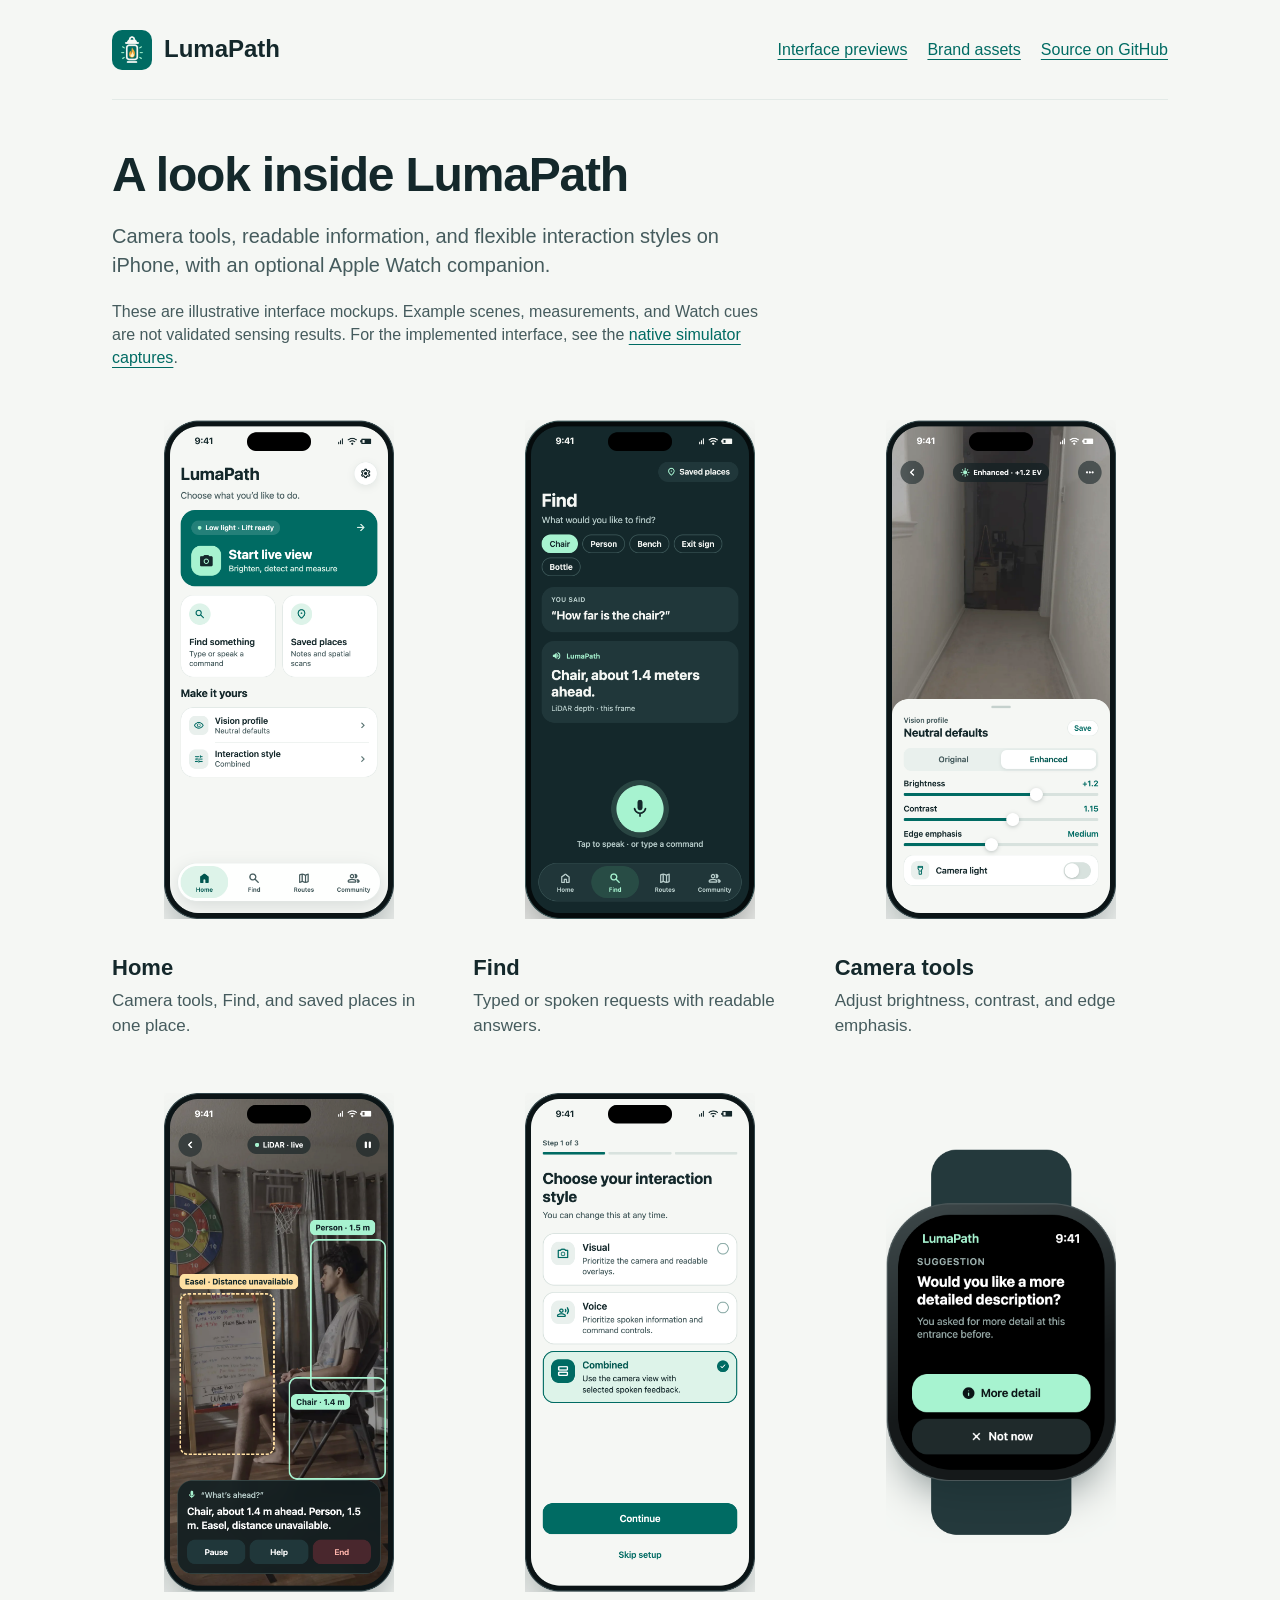
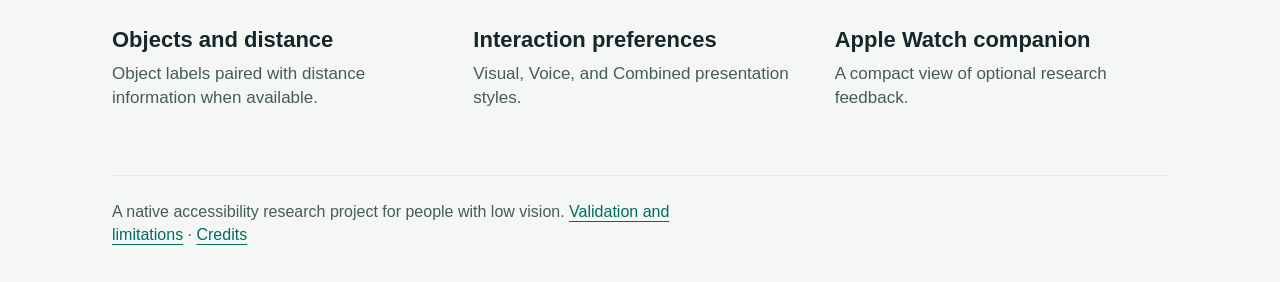
==== commit 17da79b5: "Polish public documentation and interface galleries" ====
--- a/docs/demos/index.html
+++ b/docs/demos/index.html
@@ -1,712 +1,33 @@
-<!DOCTYPE html>
-<html lang="en"><head><title>LumaPath — MHS design mockups</title>
+<!doctype html>
+<html lang="en">
+<head>
 <meta charset="utf-8">
 <meta name="viewport" content="width=device-width, initial-scale=1">
-
-<style>@media(max-width:600px){body>x-dc>div{padding:32px 16px 64px!important;gap:40px!important}header>div:nth-child(2){font-size:36px!important}figure{zoom:.72}section>div{gap:20px!important}}</style></head>
-<body><aside style="padding:20px 24px;background:#DDF3E9;color:#14282B;font:17px/1.4 system-ui">Design mockups supplied with the MHS deck. Illustrative scenes, distances and Watch cues are not measured app output. Routes and Community remain unavailable. <a href="../VALIDATION.md">Validation and limitations</a> · <a href="index.html">App screens</a> · <a href="logos.html">Logo sheet</a></aside>
-
-<x-dc>
-<helmet>
-
-<style>/* vietnamese */
-@font-face {
-  font-family: 'Bricolage Grotesque';
-  font-style: normal;
-  font-weight: 400;
-  font-stretch: 100%;
-  font-display: swap;
-  src: url("assets/a3682e4b-3f29-42c8-9b9f-0e036ee90873.woff2") format('woff2');
-  unicode-range: U+0102-0103, U+0110-0111, U+0128-0129, U+0168-0169, U+01A0-01A1, U+01AF-01B0, U+0300-0301, U+0303-0304, U+0308-0309, U+0323, U+0329, U+1EA0-1EF9, U+20AB;
-}
-/* latin-ext */
-@font-face {
-  font-family: 'Bricolage Grotesque';
-  font-style: normal;
-  font-weight: 400;
-  font-stretch: 100%;
-  font-display: swap;
-  src: url("assets/06002b40-dc9c-44b6-ba9b-25494b569713.woff2") format('woff2');
-  unicode-range: U+0100-02BA, U+02BD-02C5, U+02C7-02CC, U+02CE-02D7, U+02DD-02FF, U+0304, U+0308, U+0329, U+1D00-1DBF, U+1E00-1E9F, U+1EF2-1EFF, U+2020, U+20A0-20AB, U+20AD-20C4, U+2113, U+2C60-2C7F, U+A720-A7FF;
-}
-/* latin */
-@font-face {
-  font-family: 'Bricolage Grotesque';
-  font-style: normal;
-  font-weight: 400;
-  font-stretch: 100%;
-  font-display: swap;
-  src: url("assets/b3b8150f-2a8b-4350-8378-f5842fc97d96.woff2") format('woff2');
-  unicode-range: U+0000-00FF, U+0131, U+0152-0153, U+02BB-02BC, U+02C6, U+02DA, U+02DC, U+0304, U+0308, U+0329, U+2000-206F, U+20AC, U+2122, U+2191, U+2193, U+2212, U+2215, U+FEFF, U+FFFD;
-}
-/* vietnamese */
-@font-face {
-  font-family: 'Bricolage Grotesque';
-  font-style: normal;
-  font-weight: 500;
-  font-stretch: 100%;
-  font-display: swap;
-  src: url("assets/a3682e4b-3f29-42c8-9b9f-0e036ee90873.woff2") format('woff2');
-  unicode-range: U+0102-0103, U+0110-0111, U+0128-0129, U+0168-0169, U+01A0-01A1, U+01AF-01B0, U+0300-0301, U+0303-0304, U+0308-0309, U+0323, U+0329, U+1EA0-1EF9, U+20AB;
-}
-/* latin-ext */
-@font-face {
-  font-family: 'Bricolage Grotesque';
-  font-style: normal;
-  font-weight: 500;
-  font-stretch: 100%;
-  font-display: swap;
-  src: url("assets/06002b40-dc9c-44b6-ba9b-25494b569713.woff2") format('woff2');
-  unicode-range: U+0100-02BA, U+02BD-02C5, U+02C7-02CC, U+02CE-02D7, U+02DD-02FF, U+0304, U+0308, U+0329, U+1D00-1DBF, U+1E00-1E9F, U+1EF2-1EFF, U+2020, U+20A0-20AB, U+20AD-20C4, U+2113, U+2C60-2C7F, U+A720-A7FF;
-}
-/* latin */
-@font-face {
-  font-family: 'Bricolage Grotesque';
-  font-style: normal;
-  font-weight: 500;
-  font-stretch: 100%;
-  font-display: swap;
-  src: url("assets/b3b8150f-2a8b-4350-8378-f5842fc97d96.woff2") format('woff2');
-  unicode-range: U+0000-00FF, U+0131, U+0152-0153, U+02BB-02BC, U+02C6, U+02DA, U+02DC, U+0304, U+0308, U+0329, U+2000-206F, U+20AC, U+2122, U+2191, U+2193, U+2212, U+2215, U+FEFF, U+FFFD;
-}
-/* vietnamese */
-@font-face {
-  font-family: 'Bricolage Grotesque';
-  font-style: normal;
-  font-weight: 600;
-  font-stretch: 100%;
-  font-display: swap;
-  src: url("assets/a3682e4b-3f29-42c8-9b9f-0e036ee90873.woff2") format('woff2');
-  unicode-range: U+0102-0103, U+0110-0111, U+0128-0129, U+0168-0169, U+01A0-01A1, U+01AF-01B0, U+0300-0301, U+0303-0304, U+0308-0309, U+0323, U+0329, U+1EA0-1EF9, U+20AB;
-}
-/* latin-ext */
-@font-face {
-  font-family: 'Bricolage Grotesque';
-  font-style: normal;
-  font-weight: 600;
-  font-stretch: 100%;
-  font-display: swap;
-  src: url("assets/06002b40-dc9c-44b6-ba9b-25494b569713.woff2") format('woff2');
-  unicode-range: U+0100-02BA, U+02BD-02C5, U+02C7-02CC, U+02CE-02D7, U+02DD-02FF, U+0304, U+0308, U+0329, U+1D00-1DBF, U+1E00-1E9F, U+1EF2-1EFF, U+2020, U+20A0-20AB, U+20AD-20C4, U+2113, U+2C60-2C7F, U+A720-A7FF;
-}
-/* latin */
-@font-face {
-  font-family: 'Bricolage Grotesque';
-  font-style: normal;
-  font-weight: 600;
-  font-stretch: 100%;
-  font-display: swap;
-  src: url("assets/b3b8150f-2a8b-4350-8378-f5842fc97d96.woff2") format('woff2');
-  unicode-range: U+0000-00FF, U+0131, U+0152-0153, U+02BB-02BC, U+02C6, U+02DA, U+02DC, U+0304, U+0308, U+0329, U+2000-206F, U+20AC, U+2122, U+2191, U+2193, U+2212, U+2215, U+FEFF, U+FFFD;
-}
-/* vietnamese */
-@font-face {
-  font-family: 'Bricolage Grotesque';
-  font-style: normal;
-  font-weight: 700;
-  font-stretch: 100%;
-  font-display: swap;
-  src: url("assets/a3682e4b-3f29-42c8-9b9f-0e036ee90873.woff2") format('woff2');
-  unicode-range: U+0102-0103, U+0110-0111, U+0128-0129, U+0168-0169, U+01A0-01A1, U+01AF-01B0, U+0300-0301, U+0303-0304, U+0308-0309, U+0323, U+0329, U+1EA0-1EF9, U+20AB;
-}
-/* latin-ext */
-@font-face {
-  font-family: 'Bricolage Grotesque';
-  font-style: normal;
-  font-weight: 700;
-  font-stretch: 100%;
-  font-display: swap;
-  src: url("assets/06002b40-dc9c-44b6-ba9b-25494b569713.woff2") format('woff2');
-  unicode-range: U+0100-02BA, U+02BD-02C5, U+02C7-02CC, U+02CE-02D7, U+02DD-02FF, U+0304, U+0308, U+0329, U+1D00-1DBF, U+1E00-1E9F, U+1EF2-1EFF, U+2020, U+20A0-20AB, U+20AD-20C4, U+2113, U+2C60-2C7F, U+A720-A7FF;
-}
-/* latin */
-@font-face {
-  font-family: 'Bricolage Grotesque';
-  font-style: normal;
-  font-weight: 700;
-  font-stretch: 100%;
-  font-display: swap;
-  src: url("assets/b3b8150f-2a8b-4350-8378-f5842fc97d96.woff2") format('woff2');
-  unicode-range: U+0000-00FF, U+0131, U+0152-0153, U+02BB-02BC, U+02C6, U+02DA, U+02DC, U+0304, U+0308, U+0329, U+2000-206F, U+20AC, U+2122, U+2191, U+2193, U+2212, U+2215, U+FEFF, U+FFFD;
-}
-/* vietnamese */
-@font-face {
-  font-family: 'Bricolage Grotesque';
-  font-style: normal;
-  font-weight: 800;
-  font-stretch: 100%;
-  font-display: swap;
-  src: url("assets/a3682e4b-3f29-42c8-9b9f-0e036ee90873.woff2") format('woff2');
-  unicode-range: U+0102-0103, U+0110-0111, U+0128-0129, U+0168-0169, U+01A0-01A1, U+01AF-01B0, U+0300-0301, U+0303-0304, U+0308-0309, U+0323, U+0329, U+1EA0-1EF9, U+20AB;
-}
-/* latin-ext */
-@font-face {
-  font-family: 'Bricolage Grotesque';
-  font-style: normal;
-  font-weight: 800;
-  font-stretch: 100%;
-  font-display: swap;
-  src: url("assets/06002b40-dc9c-44b6-ba9b-25494b569713.woff2") format('woff2');
-  unicode-range: U+0100-02BA, U+02BD-02C5, U+02C7-02CC, U+02CE-02D7, U+02DD-02FF, U+0304, U+0308, U+0329, U+1D00-1DBF, U+1E00-1E9F, U+1EF2-1EFF, U+2020, U+20A0-20AB, U+20AD-20C4, U+2113, U+2C60-2C7F, U+A720-A7FF;
-}
-/* latin */
-@font-face {
-  font-family: 'Bricolage Grotesque';
-  font-style: normal;
-  font-weight: 800;
-  font-stretch: 100%;
-  font-display: swap;
-  src: url("assets/b3b8150f-2a8b-4350-8378-f5842fc97d96.woff2") format('woff2');
-  unicode-range: U+0000-00FF, U+0131, U+0152-0153, U+02BB-02BC, U+02C6, U+02DA, U+02DC, U+0304, U+0308, U+0329, U+2000-206F, U+20AC, U+2122, U+2191, U+2193, U+2212, U+2215, U+FEFF, U+FFFD;
-}
-/* cyrillic-ext */
-@font-face {
-  font-family: 'IBM Plex Mono';
-  font-style: normal;
-  font-weight: 400;
-  font-display: swap;
-  src: url("assets/8e691aa2-a177-4794-acf2-757b16699eb1.woff2") format('woff2');
-  unicode-range: U+0460-052F, U+1C80-1C8A, U+20B4, U+2DE0-2DFF, U+A640-A69F, U+FE2E-FE2F;
-}
-/* cyrillic */
-@font-face {
-  font-family: 'IBM Plex Mono';
-  font-style: normal;
-  font-weight: 400;
-  font-display: swap;
-  src: url("assets/fb814048-b717-4769-87a3-64cae889b5ed.woff2") format('woff2');
-  unicode-range: U+0301, U+0400-045F, U+0490-0491, U+04B0-04B1, U+2116;
-}
-/* vietnamese */
-@font-face {
-  font-family: 'IBM Plex Mono';
-  font-style: normal;
-  font-weight: 400;
-  font-display: swap;
-  src: url("assets/1d0458f6-4a7e-4c03-997c-83c39021af17.woff2") format('woff2');
-  unicode-range: U+0102-0103, U+0110-0111, U+0128-0129, U+0168-0169, U+01A0-01A1, U+01AF-01B0, U+0300-0301, U+0303-0304, U+0308-0309, U+0323, U+0329, U+1EA0-1EF9, U+20AB;
-}
-/* latin-ext */
-@font-face {
-  font-family: 'IBM Plex Mono';
-  font-style: normal;
-  font-weight: 400;
-  font-display: swap;
-  src: url("assets/ff8b272a-7fe6-4b01-bd29-6a94a8476d8a.woff2") format('woff2');
-  unicode-range: U+0100-02BA, U+02BD-02C5, U+02C7-02CC, U+02CE-02D7, U+02DD-02FF, U+0304, U+0308, U+0329, U+1D00-1DBF, U+1E00-1E9F, U+1EF2-1EFF, U+2020, U+20A0-20AB, U+20AD-20C4, U+2113, U+2C60-2C7F, U+A720-A7FF;
-}
-/* latin */
-@font-face {
-  font-family: 'IBM Plex Mono';
-  font-style: normal;
-  font-weight: 400;
-  font-display: swap;
-  src: url("assets/a9448822-53b8-4877-9f63-d06c6138b473.woff2") format('woff2');
-  unicode-range: U+0000-00FF, U+0131, U+0152-0153, U+02BB-02BC, U+02C6, U+02DA, U+02DC, U+0304, U+0308, U+0329, U+2000-206F, U+20AC, U+2122, U+2191, U+2193, U+2212, U+2215, U+FEFF, U+FFFD;
-}
-/* cyrillic-ext */
-@font-face {
-  font-family: 'IBM Plex Mono';
-  font-style: normal;
-  font-weight: 500;
-  font-display: swap;
-  src: url("assets/b5330e93-9ec5-4c93-8d1f-99d370e38a00.woff2") format('woff2');
-  unicode-range: U+0460-052F, U+1C80-1C8A, U+20B4, U+2DE0-2DFF, U+A640-A69F, U+FE2E-FE2F;
-}
-/* cyrillic */
-@font-face {
-  font-family: 'IBM Plex Mono';
-  font-style: normal;
-  font-weight: 500;
-  font-display: swap;
-  src: url("assets/0cc53ac1-e7fd-41b3-972b-bfe3bd5b5750.woff2") format('woff2');
-  unicode-range: U+0301, U+0400-045F, U+0490-0491, U+04B0-04B1, U+2116;
-}
-/* vietnamese */
-@font-face {
-  font-family: 'IBM Plex Mono';
-  font-style: normal;
-  font-weight: 500;
-  font-display: swap;
-  src: url("assets/b9f1a729-dd27-4092-974b-de5dcc75b06a.woff2") format('woff2');
-  unicode-range: U+0102-0103, U+0110-0111, U+0128-0129, U+0168-0169, U+01A0-01A1, U+01AF-01B0, U+0300-0301, U+0303-0304, U+0308-0309, U+0323, U+0329, U+1EA0-1EF9, U+20AB;
-}
-/* latin-ext */
-@font-face {
-  font-family: 'IBM Plex Mono';
-  font-style: normal;
-  font-weight: 500;
-  font-display: swap;
-  src: url("assets/5cd401e1-bca7-46ed-bf78-2ebe021bb532.woff2") format('woff2');
-  unicode-range: U+0100-02BA, U+02BD-02C5, U+02C7-02CC, U+02CE-02D7, U+02DD-02FF, U+0304, U+0308, U+0329, U+1D00-1DBF, U+1E00-1E9F, U+1EF2-1EFF, U+2020, U+20A0-20AB, U+20AD-20C4, U+2113, U+2C60-2C7F, U+A720-A7FF;
-}
-/* latin */
-@font-face {
-  font-family: 'IBM Plex Mono';
-  font-style: normal;
-  font-weight: 500;
-  font-display: swap;
-  src: url("assets/e4750720-bf86-42ed-a0b3-25d374d42d0a.woff2") format('woff2');
-  unicode-range: U+0000-00FF, U+0131, U+0152-0153, U+02BB-02BC, U+02C6, U+02DA, U+02DC, U+0304, U+0308, U+0329, U+2000-206F, U+20AC, U+2122, U+2191, U+2193, U+2212, U+2215, U+FEFF, U+FFFD;
-}
-/* latin-ext */
-@font-face {
-  font-family: 'Instrument Serif';
-  font-style: italic;
-  font-weight: 400;
-  font-display: swap;
-  src: url("assets/ba404132-fab7-413d-b90b-7931d5714e92.woff2") format('woff2');
-  unicode-range: U+0100-02BA, U+02BD-02C5, U+02C7-02CC, U+02CE-02D7, U+02DD-02FF, U+0304, U+0308, U+0329, U+1D00-1DBF, U+1E00-1E9F, U+1EF2-1EFF, U+2020, U+20A0-20AB, U+20AD-20C4, U+2113, U+2C60-2C7F, U+A720-A7FF;
-}
-/* latin */
-@font-face {
-  font-family: 'Instrument Serif';
-  font-style: italic;
-  font-weight: 400;
-  font-display: swap;
-  src: url("assets/3d6b9d6c-a655-47de-8066-e8f511eb8216.woff2") format('woff2');
-  unicode-range: U+0000-00FF, U+0131, U+0152-0153, U+02BB-02BC, U+02C6, U+02DA, U+02DC, U+0304, U+0308, U+0329, U+2000-206F, U+20AC, U+2122, U+2191, U+2193, U+2212, U+2215, U+FEFF, U+FFFD;
-}
-</style>
-<style>/* fallback */
-@font-face {
-  font-family: 'Material Symbols Rounded';
-  font-style: normal;
-  font-weight: 400 600;
-  font-display: block;
-  src: url("assets/b9f38407-20aa-4170-aaa8-003ddb9c082e.woff2") format('woff2');
-}
-
-.material-symbols-rounded {
-  font-family: 'Material Symbols Rounded';
-  font-weight: normal;
-  font-style: normal;
-  font-size: 24px;
-  line-height: 1;
-  letter-spacing: normal;
-  text-transform: none;
-  display: inline-block;
-  white-space: nowrap;
-  word-wrap: normal;
-  direction: ltr;
-  -webkit-font-feature-settings: 'liga';
-  -webkit-font-smoothing: antialiased;
-}
-</style>
-
-<style>
-body{margin:0;background:#F5F7F4;color:#14282B;}
-a{color:#006B63;}
-a:hover{color:#00564F;}
-</style>
-</helmet>
-<div style="max-width:1600px;margin:0 auto;padding:64px 40px 120px;display:flex;flex-direction:column;gap:72px;font-family:'Bricolage Grotesque',sans-serif;">
-<header style="display:flex;flex-direction:column;gap:12px;"><div style="font:500 13px/1.4 'IBM Plex Mono',monospace;letter-spacing:0.14em;color:#006B63;">LUMAPATH · APP SCREENS</div><div style="font:800 56px/1 'Bricolage Grotesque',sans-serif;letter-spacing:-0.04em;">Redesigned app screens from the decks</div><div style="font:500 18px/1.4 'Bricolage Grotesque',sans-serif;color:#455B5D;max-width:720px;text-wrap:pretty;">Every iPhone and Apple Watch screen used in deck v2, v3 and v4, grouped by screen. Each badge lists the deck version and slide that uses that iteration. Deck v1 has no app screens.</div></header>
-<section style="display:flex;flex-direction:column;gap:24px;"><div style="display:flex;align-items:baseline;gap:16px;"><div style="font:500 13px/1.4 'IBM Plex Mono',monospace;letter-spacing:0.14em;color:#006B63;">STYLE</div><div style="font:800 36px/1 'Bricolage Grotesque',sans-serif;letter-spacing:-0.03em;">Design style in use</div></div>
-<div style="display:grid;grid-template-columns:repeat(auto-fill,minmax(150px,1fr));gap:16px;"><div style="display:flex;flex-direction:column;gap:8px;"><div style="height:72px;border-radius:16px;background:#006B63;box-shadow:inset 0 0 0 1px rgba(20,40,43,0.12);"></div><div style="font:500 13px/1.4 'IBM Plex Mono',monospace;color:#14282B;">Teal · primary</div><div style="font:500 13px/1.4 'IBM Plex Mono',monospace;color:#5D7675;">#006B63</div></div><div style="display:flex;flex-direction:column;gap:8px;"><div style="height:72px;border-radius:16px;background:#00564F;box-shadow:inset 0 0 0 1px rgba(20,40,43,0.12);"></div><div style="font:500 13px/1.4 'IBM Plex Mono',monospace;color:#14282B;">Teal dark</div><div style="font:500 13px/1.4 'IBM Plex Mono',monospace;color:#5D7675;">#00564F</div></div><div style="display:flex;flex-direction:column;gap:8px;"><div style="height:72px;border-radius:16px;background:#A7F3D0;box-shadow:inset 0 0 0 1px rgba(20,40,43,0.12);"></div><div style="font:500 13px/1.4 'IBM Plex Mono',monospace;color:#14282B;">Mint · accent</div><div style="font:500 13px/1.4 'IBM Plex Mono',monospace;color:#5D7675;">#A7F3D0</div></div><div style="display:flex;flex-direction:column;gap:8px;"><div style="height:72px;border-radius:16px;background:#DDF3E9;box-shadow:inset 0 0 0 1px rgba(20,40,43,0.12);"></div><div style="font:500 13px/1.4 'IBM Plex Mono',monospace;color:#14282B;">Mint tint</div><div style="font:500 13px/1.4 'IBM Plex Mono',monospace;color:#5D7675;">#DDF3E9</div></div><div style="display:flex;flex-direction:column;gap:8px;"><div style="height:72px;border-radius:16px;background:#E9F0ED;box-shadow:inset 0 0 0 1px rgba(20,40,43,0.12);"></div><div style="font:500 13px/1.4 'IBM Plex Mono',monospace;color:#14282B;">Icon chip</div><div style="font:500 13px/1.4 'IBM Plex Mono',monospace;color:#5D7675;">#E9F0ED</div></div><div style="display:flex;flex-direction:column;gap:8px;"><div style="height:72px;border-radius:16px;background:#F5F7F4;box-shadow:inset 0 0 0 1px rgba(20,40,43,0.12);"></div><div style="font:500 13px/1.4 'IBM Plex Mono',monospace;color:#14282B;">Light surface</div><div style="font:500 13px/1.4 'IBM Plex Mono',monospace;color:#5D7675;">#F5F7F4</div></div><div style="display:flex;flex-direction:column;gap:8px;"><div style="height:72px;border-radius:16px;background:#FFFFFF;box-shadow:inset 0 0 0 1px rgba(20,40,43,0.12);"></div><div style="font:500 13px/1.4 'IBM Plex Mono',monospace;color:#14282B;">Card</div><div style="font:500 13px/1.4 'IBM Plex Mono',monospace;color:#5D7675;">#FFFFFF</div></div><div style="display:flex;flex-direction:column;gap:8px;"><div style="height:72px;border-radius:16px;background:#E3EAE7;box-shadow:inset 0 0 0 1px rgba(20,40,43,0.12);"></div><div style="font:500 13px/1.4 'IBM Plex Mono',monospace;color:#14282B;">Hairline</div><div style="font:500 13px/1.4 'IBM Plex Mono',monospace;color:#5D7675;">#E3EAE7</div></div><div style="display:flex;flex-direction:column;gap:8px;"><div style="height:72px;border-radius:16px;background:#14282B;box-shadow:inset 0 0 0 1px rgba(20,40,43,0.12);"></div><div style="font:500 13px/1.4 'IBM Plex Mono',monospace;color:#14282B;">Ink / dark surface</div><div style="font:500 13px/1.4 'IBM Plex Mono',monospace;color:#5D7675;">#14282B</div></div><div style="display:flex;flex-direction:column;gap:8px;"><div style="height:72px;border-radius:16px;background:#20373A;box-shadow:inset 0 0 0 1px rgba(20,40,43,0.12);"></div><div style="font:500 13px/1.4 'IBM Plex Mono',monospace;color:#14282B;">Dark card</div><div style="font:500 13px/1.4 'IBM Plex Mono',monospace;color:#5D7675;">#20373A</div></div><div style="display:flex;flex-direction:column;gap:8px;"><div style="height:72px;border-radius:16px;background:#3C5758;box-shadow:inset 0 0 0 1px rgba(20,40,43,0.12);"></div><div style="font:500 13px/1.4 'IBM Plex Mono',monospace;color:#14282B;">Dark hairline</div><div style="font:500 13px/1.4 'IBM Plex Mono',monospace;color:#5D7675;">#3C5758</div></div><div style="display:flex;flex-direction:column;gap:8px;"><div style="height:72px;border-radius:16px;background:#455B5D;box-shadow:inset 0 0 0 1px rgba(20,40,43,0.12);"></div><div style="font:500 13px/1.4 'IBM Plex Mono',monospace;color:#14282B;">Secondary text</div><div style="font:500 13px/1.4 'IBM Plex Mono',monospace;color:#5D7675;">#455B5D</div></div><div style="display:flex;flex-direction:column;gap:8px;"><div style="height:72px;border-radius:16px;background:#B7CCCA;box-shadow:inset 0 0 0 1px rgba(20,40,43,0.12);"></div><div style="font:500 13px/1.4 'IBM Plex Mono',monospace;color:#14282B;">Secondary on dark</div><div style="font:500 13px/1.4 'IBM Plex Mono',monospace;color:#5D7675;">#B7CCCA</div></div></div>
-<div style="display:grid;grid-template-columns:repeat(auto-fill,minmax(300px,1fr));gap:16px;">
-<div style="background:#FFFFFF;border-radius:24px;box-shadow:inset 0 0 0 1px #E3EAE7;padding:24px;display:flex;flex-direction:column;gap:14px;color:#14282B;"><div style="font:500 13px/1.4 'IBM Plex Mono',monospace;color:#5D7675;">TYPE · SF PRO (SYSTEM)</div><div style="font:700 32px/1 ui-rounded,'SF Pro Rounded',-apple-system,system-ui,sans-serif;">LumaPath</div><div style="font:700 26px/1.2 -apple-system,system-ui,sans-serif;">Chair, about 1.4 meters ahead.</div><div style="font:600 17px/1.2 -apple-system,system-ui,sans-serif;">Find something</div><div style="font:400 15px/1.3 -apple-system,system-ui,sans-serif;color:#455B5D;">Brighten, detect and measure</div><div style="font:600 12px/1 -apple-system,system-ui,sans-serif;letter-spacing:0.06em;color:#455B5D;">YOU SAID</div></div>
-<div style="background:#FFFFFF;border-radius:24px;box-shadow:inset 0 0 0 1px #E3EAE7;padding:24px;display:flex;flex-direction:column;gap:14px;color:#14282B;"><div style="font:500 13px/1.4 'IBM Plex Mono',monospace;color:#5D7675;">ICONS · MATERIAL SYMBOLS ROUNDED</div><div style="display:flex;flex-wrap:wrap;gap:12px;color:#006B63;"><div style="width:44px;height:44px;border-radius:14px;background:#E9F0ED;display:flex;align-items:center;justify-content:center;"><span style="font:normal 24px/1 'Material Symbols Rounded';">photo_camera</span></div><div style="width:44px;height:44px;border-radius:14px;background:#E9F0ED;display:flex;align-items:center;justify-content:center;"><span style="font:normal 24px/1 'Material Symbols Rounded';">search</span></div><div style="width:44px;height:44px;border-radius:14px;background:#E9F0ED;display:flex;align-items:center;justify-content:center;"><span style="font:normal 24px/1 'Material Symbols Rounded';">location_on</span></div><div style="width:44px;height:44px;border-radius:14px;background:#E9F0ED;display:flex;align-items:center;justify-content:center;"><span style="font:normal 24px/1 'Material Symbols Rounded';">visibility</span></div><div style="width:44px;height:44px;border-radius:14px;background:#E9F0ED;display:flex;align-items:center;justify-content:center;"><span style="font:normal 24px/1 'Material Symbols Rounded';">tune</span></div><div style="width:44px;height:44px;border-radius:14px;background:#E9F0ED;display:flex;align-items:center;justify-content:center;"><span style="font:normal 24px/1 'Material Symbols Rounded';">mic</span></div><div style="width:44px;height:44px;border-radius:14px;background:#E9F0ED;display:flex;align-items:center;justify-content:center;"><span style="font:normal 24px/1 'Material Symbols Rounded';">volume_up</span></div><div style="width:44px;height:44px;border-radius:14px;background:#E9F0ED;display:flex;align-items:center;justify-content:center;"><span style="font:normal 24px/1 'Material Symbols Rounded';">home</span></div><div style="width:44px;height:44px;border-radius:14px;background:#E9F0ED;display:flex;align-items:center;justify-content:center;"><span style="font:normal 24px/1 'Material Symbols Rounded';">map</span></div><div style="width:44px;height:44px;border-radius:14px;background:#E9F0ED;display:flex;align-items:center;justify-content:center;"><span style="font:normal 24px/1 'Material Symbols Rounded';">group</span></div><div style="width:44px;height:44px;border-radius:14px;background:#E9F0ED;display:flex;align-items:center;justify-content:center;"><span style="font:normal 24px/1 'Material Symbols Rounded';">settings</span></div><div style="width:44px;height:44px;border-radius:14px;background:#E9F0ED;display:flex;align-items:center;justify-content:center;"><span style="font:normal 24px/1 'Material Symbols Rounded';">watch</span></div></div><div style="font:500 13px/1.4 'IBM Plex Mono',monospace;color:#5D7675;">Radii · 28 hero card · 24 card · 18 icon tile · 999 pill</div></div>
-</div></section>
-<section style="display:flex;flex-direction:column;gap:24px;"><div style="display:flex;align-items:baseline;gap:16px;flex-wrap:wrap;"><div style="font:500 13px/1.4 'IBM Plex Mono',monospace;letter-spacing:0.14em;color:#006B63;">01</div><div style="font:800 36px/1 'Bricolage Grotesque',sans-serif;letter-spacing:-0.03em;">Home</div><div style="font:500 13px/1.4 'IBM Plex Mono',monospace;color:#5D7675;">1 iteration</div></div><div style="display:flex;flex-wrap:wrap;gap:40px;align-items:flex-start;"><figure style="margin:0;display:flex;flex-direction:column;gap:16px;"><div style="display:flex;align-items:center;gap:10px;"><span style="font:500 13px/1.4 'IBM Plex Mono',monospace;background:#006B63;color:#FFFFFF;padding:4px 10px;border-radius:999px;">A</span><span style="font:500 13px/1.4 'IBM Plex Mono',monospace;color:#455B5D;">v2 · Title / v3 · Title / v4 · Title</span></div><div style="position:relative;flex:none;width:430px;height:932px;box-sizing:border-box;padding:11px;border-radius:66px;background:#0B1416;box-shadow:0 50px 90px -30px rgba(20,40,43,0.55),inset 0 0 0 2px #33464A;">
-    <div style="position:relative;width:408px;height:910px;border-radius:55px;overflow:hidden;background:#F5F7F4;font-family:-apple-system,BlinkMacSystemFont,'SF Pro Text',system-ui,sans-serif;color:#14282B;">
-      <div style="position:absolute;top:11px;left:144px;width:120px;height:35px;border-radius:20px;background:#000000;z-index:6;"></div>
-      <div style="position:absolute;top:0;left:0;right:0;height:56px;display:flex;justify-content:space-between;align-items:center;padding:0 30px 0 46px;z-index:5;">
-        <span style="font:600 17px/1 -apple-system,system-ui,sans-serif;">9:41</span>
-        <span style="display:flex;gap:4px;align-items:center;"><span style="font:normal 18px/1 'Material Symbols Rounded';font-variation-settings:'FILL' 1;">signal_cellular_alt</span><span style="font:normal 18px/1 'Material Symbols Rounded';font-variation-settings:'FILL' 1;">wifi</span><span style="font:normal 24px/1 'Material Symbols Rounded';font-variation-settings:'FILL' 1;">battery_horiz_075</span></span>
-      </div>
-      <div style="position:absolute;top:66px;left:20px;right:20px;display:flex;flex-direction:column;gap:16px;">
-        <div style="display:flex;justify-content:space-between;align-items:center;">
-          <div style="font:700 32px/1 ui-rounded,'SF Pro Rounded',-apple-system,system-ui,sans-serif;letter-spacing:-0.01em;">LumaPath</div>
-          <div style="width:44px;height:44px;border-radius:50%;background:#FFFFFF;box-shadow:0 4px 14px rgba(20,40,43,0.08),inset 0 0 0 1px #E3EAE7;display:flex;align-items:center;justify-content:center;color:#14282B;"><span style="font:normal 22px/1 'Material Symbols Rounded';">settings</span></div>
-        </div>
-        <div style="font:400 17px/1.3 -apple-system,system-ui,sans-serif;color:#455B5D;margin-top:-8px;">Choose what you’d like to do.</div>
-        <div style="background:#006B63;border-radius:28px;padding:20px;color:#FFFFFF;display:flex;flex-direction:column;gap:20px;">
-          <div style="display:flex;justify-content:space-between;align-items:center;">
-            <div style="display:flex;align-items:center;gap:7px;background:rgba(255,255,255,0.14);border-radius:999px;padding:7px 12px;font:600 13px/1 -apple-system,system-ui,sans-serif;"><span style="width:7px;height:7px;border-radius:50%;background:#A7F3D0;"></span>Low light · Lift ready</div>
-            <span style="font:normal 22px/1 'Material Symbols Rounded';color:#DDF3E9;">arrow_forward</span>
-          </div>
-          <div style="display:flex;align-items:center;gap:14px;">
-            <div style="width:56px;height:56px;border-radius:18px;background:#A7F3D0;color:#14282B;display:flex;align-items:center;justify-content:center;"><span style="font:normal 28px/1 'Material Symbols Rounded';font-variation-settings:'FILL' 1;">photo_camera</span></div>
-            <div>
-              <div style="font:700 24px/1.1 -apple-system,system-ui,sans-serif;">Start live view</div>
-              <div style="font:400 15px/1.3 -apple-system,system-ui,sans-serif;color:#DDF3E9;margin-top:4px;">Brighten, detect and measure</div>
-            </div>
-          </div>
-        </div>
-        <div style="display:grid;grid-template-columns:1fr 1fr;gap:12px;">
-          <div style="background:#FFFFFF;border-radius:24px;padding:16px;display:flex;flex-direction:column;gap:22px;box-shadow:inset 0 0 0 1px #E3EAE7;">
-            <div style="width:40px;height:40px;border-radius:50%;background:#DDF3E9;color:#006B63;display:flex;align-items:center;justify-content:center;"><span style="font:normal 22px/1 'Material Symbols Rounded';">search</span></div>
-            <div><div style="font:600 17px/1.2 -apple-system,system-ui,sans-serif;">Find something</div><div style="font:400 14px/1.3 -apple-system,system-ui,sans-serif;color:#455B5D;margin-top:3px;">Type or speak a command</div></div>
-          </div>
-          <div style="background:#FFFFFF;border-radius:24px;padding:16px;display:flex;flex-direction:column;gap:22px;box-shadow:inset 0 0 0 1px #E3EAE7;">
-            <div style="width:40px;height:40px;border-radius:50%;background:#DDF3E9;color:#006B63;display:flex;align-items:center;justify-content:center;"><span style="font:normal 22px/1 'Material Symbols Rounded';">location_on</span></div>
-            <div><div style="font:600 17px/1.2 -apple-system,system-ui,sans-serif;">Saved places</div><div style="font:400 14px/1.3 -apple-system,system-ui,sans-serif;color:#455B5D;margin-top:3px;">Notes and spatial scans</div></div>
-          </div>
-        </div>
-        <div style="font:700 20px/1 -apple-system,system-ui,sans-serif;margin-top:4px;">Make it yours</div>
-        <div style="background:#FFFFFF;border-radius:24px;box-shadow:inset 0 0 0 1px #E3EAE7;padding:4px 16px;">
-          <div style="display:flex;align-items:center;gap:12px;padding:12px 0;">
-            <div style="width:36px;height:36px;border-radius:12px;background:#E9F0ED;color:#006B63;display:flex;align-items:center;justify-content:center;"><span style="font:normal 20px/1 'Material Symbols Rounded';">visibility</span></div>
-            <div style="flex:1;"><div style="font:600 16px/1.2 -apple-system,system-ui,sans-serif;">Vision profile</div><div style="font:400 14px/1.3 -apple-system,system-ui,sans-serif;color:#455B5D;">Neutral defaults</div></div>
-            <span style="font:normal 22px/1 'Material Symbols Rounded';color:#5D7675;">chevron_right</span>
-          </div>
-          <div style="height:1px;background:#E3EAE7;margin-left:48px;"></div>
-          <div style="display:flex;align-items:center;gap:12px;padding:12px 0;">
-            <div style="width:36px;height:36px;border-radius:12px;background:#E9F0ED;color:#006B63;display:flex;align-items:center;justify-content:center;"><span style="font:normal 20px/1 'Material Symbols Rounded';">tune</span></div>
-            <div style="flex:1;"><div style="font:600 16px/1.2 -apple-system,system-ui,sans-serif;">Interaction style</div><div style="font:400 14px/1.3 -apple-system,system-ui,sans-serif;color:#455B5D;">Combined</div></div>
-            <span style="font:normal 22px/1 'Material Symbols Rounded';color:#5D7675;">chevron_right</span>
-          </div>
-        </div>
-      </div>
-      <div style="position:absolute;left:14px;right:14px;bottom:22px;height:72px;box-sizing:border-box;border-radius:36px;background:rgba(255,255,255,0.94);box-shadow:0 10px 30px rgba(20,40,43,0.12),inset 0 0 0 1px #E3EAE7;display:grid;grid-template-columns:repeat(4,1fr);padding:6px;gap:4px;">
-        <div style="border-radius:30px;background:#DDF3E9;color:#00564F;display:flex;flex-direction:column;align-items:center;justify-content:center;gap:3px;"><span style="font:normal 24px/1 'Material Symbols Rounded';font-variation-settings:'FILL' 1;">home</span><span style="font:600 11px/1 -apple-system,system-ui,sans-serif;">Home</span></div>
-        <div style="border-radius:30px;color:#455B5D;display:flex;flex-direction:column;align-items:center;justify-content:center;gap:3px;"><span style="font:normal 24px/1 'Material Symbols Rounded';">search</span><span style="font:600 11px/1 -apple-system,system-ui,sans-serif;">Find</span></div>
-        <div style="border-radius:30px;color:#455B5D;display:flex;flex-direction:column;align-items:center;justify-content:center;gap:3px;"><span style="font:normal 24px/1 'Material Symbols Rounded';">map</span><span style="font:600 11px/1 -apple-system,system-ui,sans-serif;">Routes</span></div>
-        <div style="border-radius:30px;color:#455B5D;display:flex;flex-direction:column;align-items:center;justify-content:center;gap:3px;"><span style="font:normal 24px/1 'Material Symbols Rounded';">group</span><span style="font:600 11px/1 -apple-system,system-ui,sans-serif;">Community</span></div>
-      </div>
-    </div>
-  </div></figure></div></section>
-<section style="display:flex;flex-direction:column;gap:24px;"><div style="display:flex;align-items:baseline;gap:16px;flex-wrap:wrap;"><div style="font:500 13px/1.4 'IBM Plex Mono',monospace;letter-spacing:0.14em;color:#006B63;">02</div><div style="font:800 36px/1 'Bricolage Grotesque',sans-serif;letter-spacing:-0.03em;">Find · spoken answer</div><div style="font:500 13px/1.4 'IBM Plex Mono',monospace;color:#5D7675;">2 iterations</div></div><div style="display:flex;flex-wrap:wrap;gap:40px;align-items:flex-start;"><figure style="margin:0;display:flex;flex-direction:column;gap:16px;"><div style="display:flex;align-items:center;gap:10px;"><span style="font:500 13px/1.4 'IBM Plex Mono',monospace;background:#006B63;color:#FFFFFF;padding:4px 10px;border-radius:999px;">A</span><span style="font:500 13px/1.4 'IBM Plex Mono',monospace;color:#455B5D;">v2 · One sentence</span></div><div style="position:relative;flex:none;width:430px;height:932px;box-sizing:border-box;padding:11px;border-radius:66px;background:#050B0C;box-shadow:0 50px 90px -30px rgba(0,0,0,0.6),inset 0 0 0 2px #3C5758;">
-    <div style="position:relative;width:408px;height:910px;border-radius:55px;overflow:hidden;background:#14282B;font-family:-apple-system,BlinkMacSystemFont,'SF Pro Text',system-ui,sans-serif;color:#F5F7F4;">
-      <div style="position:absolute;top:11px;left:144px;width:120px;height:35px;border-radius:20px;background:#000000;z-index:6;"></div>
-      <div style="position:absolute;top:0;left:0;right:0;height:56px;display:flex;justify-content:space-between;align-items:center;padding:0 30px 0 46px;z-index:5;">
-        <span style="font:600 17px/1 -apple-system,system-ui,sans-serif;">9:41</span>
-        <span style="display:flex;gap:4px;align-items:center;"><span style="font:normal 18px/1 'Material Symbols Rounded';font-variation-settings:'FILL' 1;">signal_cellular_alt</span><span style="font:normal 18px/1 'Material Symbols Rounded';font-variation-settings:'FILL' 1;">wifi</span><span style="font:normal 24px/1 'Material Symbols Rounded';font-variation-settings:'FILL' 1;">battery_horiz_075</span></span>
-      </div>
-      <div style="position:absolute;top:66px;left:20px;right:20px;display:flex;flex-direction:column;gap:16px;">
-        <div style="display:flex;justify-content:flex-end;"><div style="background:#20373A;border-radius:999px;padding:10px 16px;font:600 15px/1 -apple-system,system-ui,sans-serif;display:flex;align-items:center;gap:6px;"><span style="font:normal 18px/1 'Material Symbols Rounded';color:#A7F3D0;">location_on</span>Saved places</div></div>
-        <div style="font:700 34px/1 -apple-system,system-ui,sans-serif;letter-spacing:-0.01em;">Find</div>
-        <div style="font:400 17px/1.3 -apple-system,system-ui,sans-serif;color:#B7CCCA;margin-top:-6px;">What would you like to find?</div>
-        <div style="display:flex;flex-wrap:wrap;gap:8px;">
-          <div style="background:#A7F3D0;color:#14282B;border-radius:999px;padding:10px 15px;font:600 15px/1 -apple-system,system-ui,sans-serif;">Chair</div>
-          <div style="box-shadow:inset 0 0 0 1.5px #3C5758;border-radius:999px;padding:10px 15px;font:600 15px/1 -apple-system,system-ui,sans-serif;">Person</div>
-          <div style="box-shadow:inset 0 0 0 1.5px #3C5758;border-radius:999px;padding:10px 15px;font:600 15px/1 -apple-system,system-ui,sans-serif;">Bench</div>
-          <div style="box-shadow:inset 0 0 0 1.5px #3C5758;border-radius:999px;padding:10px 15px;font:600 15px/1 -apple-system,system-ui,sans-serif;">Exit sign</div>
-          <div style="box-shadow:inset 0 0 0 1.5px #3C5758;border-radius:999px;padding:10px 15px;font:600 15px/1 -apple-system,system-ui,sans-serif;">Bottle</div>
-        </div>
-        <div style="background:#20373A;border-radius:24px;padding:18px;margin-top:4px;">
-          <div style="font:600 12px/1 -apple-system,system-ui,sans-serif;letter-spacing:0.06em;color:#B7CCCA;">YOU SAID</div>
-          <div style="font:600 22px/1.25 -apple-system,system-ui,sans-serif;margin-top:10px;">“How far is the chair?”</div>
-        </div>
-        <div style="background:#20373A;border-radius:24px;padding:18px;">
-          <div style="display:flex;align-items:center;gap:8px;"><span style="font:normal 20px/1 'Material Symbols Rounded';font-variation-settings:'FILL' 1;color:#A7F3D0;">volume_up</span><span style="font:600 13px/1 -apple-system,system-ui,sans-serif;color:#A7F3D0;">LumaPath</span></div>
-          <div style="font:700 26px/1.2 -apple-system,system-ui,sans-serif;margin-top:10px;">Chair, 1.4 meters ahead.</div>
-          <div style="font:400 14px/1.3 -apple-system,system-ui,sans-serif;color:#B7CCCA;margin-top:6px;">LiDAR depth · this frame</div>
-        </div>
-      </div>
-      <div style="position:absolute;left:0;right:0;bottom:122px;display:flex;flex-direction:column;align-items:center;gap:14px;">
-        <div style="width:88px;height:88px;border-radius:50%;background:#A7F3D0;color:#14282B;display:flex;align-items:center;justify-content:center;box-shadow:0 0 0 10px rgba(167,243,208,0.14);"><span style="font:normal 40px/1 'Material Symbols Rounded';font-variation-settings:'FILL' 1;">mic</span></div>
-        <div style="font:500 15px/1 -apple-system,system-ui,sans-serif;color:#B7CCCA;">Tap to speak · or type a command</div>
-      </div>
-      <div style="position:absolute;left:14px;right:14px;bottom:22px;height:72px;box-sizing:border-box;border-radius:36px;background:rgba(32,55,58,0.96);box-shadow:inset 0 0 0 1px #3C5758;display:grid;grid-template-columns:repeat(4,1fr);padding:6px;gap:4px;">
-        <div style="border-radius:30px;color:#B7CCCA;display:flex;flex-direction:column;align-items:center;justify-content:center;gap:3px;"><span style="font:normal 24px/1 'Material Symbols Rounded';">home</span><span style="font:600 11px/1 -apple-system,system-ui,sans-serif;">Home</span></div>
-        <div style="border-radius:30px;background:#284C45;color:#A7F3D0;display:flex;flex-direction:column;align-items:center;justify-content:center;gap:3px;"><span style="font:normal 24px/1 'Material Symbols Rounded';font-variation-settings:'FILL' 1;">search</span><span style="font:600 11px/1 -apple-system,system-ui,sans-serif;">Find</span></div>
-        <div style="border-radius:30px;color:#B7CCCA;display:flex;flex-direction:column;align-items:center;justify-content:center;gap:3px;"><span style="font:normal 24px/1 'Material Symbols Rounded';">map</span><span style="font:600 11px/1 -apple-system,system-ui,sans-serif;">Routes</span></div>
-        <div style="border-radius:30px;color:#B7CCCA;display:flex;flex-direction:column;align-items:center;justify-content:center;gap:3px;"><span style="font:normal 24px/1 'Material Symbols Rounded';">group</span><span style="font:600 11px/1 -apple-system,system-ui,sans-serif;">Community</span></div>
-      </div>
-    </div>
-  </div></figure><figure style="margin:0;display:flex;flex-direction:column;gap:16px;"><div style="display:flex;align-items:center;gap:10px;"><span style="font:500 13px/1.4 'IBM Plex Mono',monospace;background:#006B63;color:#FFFFFF;padding:4px 10px;border-radius:999px;">B</span><span style="font:500 13px/1.4 'IBM Plex Mono',monospace;color:#455B5D;">v3 · One sentence / v4 · One sentence</span></div><div style="position:relative;flex:none;width:430px;height:932px;box-sizing:border-box;padding:11px;border-radius:66px;background:#050B0C;box-shadow:0 50px 90px -30px rgba(0,0,0,0.6),inset 0 0 0 2px #3C5758;">
-    <div style="position:relative;width:408px;height:910px;border-radius:55px;overflow:hidden;background:#14282B;font-family:-apple-system,BlinkMacSystemFont,'SF Pro Text',system-ui,sans-serif;color:#F5F7F4;">
-      <div style="position:absolute;top:11px;left:144px;width:120px;height:35px;border-radius:20px;background:#000000;z-index:6;"></div>
-      <div style="position:absolute;top:0;left:0;right:0;height:56px;display:flex;justify-content:space-between;align-items:center;padding:0 30px 0 46px;z-index:5;">
-        <span style="font:600 17px/1 -apple-system,system-ui,sans-serif;">9:41</span>
-        <span style="display:flex;gap:4px;align-items:center;"><span style="font:normal 18px/1 'Material Symbols Rounded';font-variation-settings:'FILL' 1;">signal_cellular_alt</span><span style="font:normal 18px/1 'Material Symbols Rounded';font-variation-settings:'FILL' 1;">wifi</span><span style="font:normal 24px/1 'Material Symbols Rounded';font-variation-settings:'FILL' 1;">battery_horiz_075</span></span>
-      </div>
-      <div style="position:absolute;top:66px;left:20px;right:20px;display:flex;flex-direction:column;gap:16px;">
-        <div style="display:flex;justify-content:flex-end;"><div style="background:#20373A;border-radius:999px;padding:10px 16px;font:600 15px/1 -apple-system,system-ui,sans-serif;display:flex;align-items:center;gap:6px;"><span style="font:normal 18px/1 'Material Symbols Rounded';color:#A7F3D0;">location_on</span>Saved places</div></div>
-        <div style="font:700 34px/1 -apple-system,system-ui,sans-serif;letter-spacing:-0.01em;">Find</div>
-        <div style="font:400 17px/1.3 -apple-system,system-ui,sans-serif;color:#B7CCCA;margin-top:-6px;">What would you like to find?</div>
-        <div style="display:flex;flex-wrap:wrap;gap:8px;">
-          <div style="background:#A7F3D0;color:#14282B;border-radius:999px;padding:10px 15px;font:600 15px/1 -apple-system,system-ui,sans-serif;">Chair</div>
-          <div style="box-shadow:inset 0 0 0 1.5px #3C5758;border-radius:999px;padding:10px 15px;font:600 15px/1 -apple-system,system-ui,sans-serif;">Person</div>
-          <div style="box-shadow:inset 0 0 0 1.5px #3C5758;border-radius:999px;padding:10px 15px;font:600 15px/1 -apple-system,system-ui,sans-serif;">Bench</div>
-          <div style="box-shadow:inset 0 0 0 1.5px #3C5758;border-radius:999px;padding:10px 15px;font:600 15px/1 -apple-system,system-ui,sans-serif;">Exit sign</div>
-          <div style="box-shadow:inset 0 0 0 1.5px #3C5758;border-radius:999px;padding:10px 15px;font:600 15px/1 -apple-system,system-ui,sans-serif;">Bottle</div>
-        </div>
-        <div style="background:#20373A;border-radius:24px;padding:18px;margin-top:4px;">
-          <div style="font:600 12px/1 -apple-system,system-ui,sans-serif;letter-spacing:0.06em;color:#B7CCCA;">YOU SAID</div>
-          <div style="font:600 22px/1.25 -apple-system,system-ui,sans-serif;margin-top:10px;">“How far is the chair?”</div>
-        </div>
-        <div style="background:#20373A;border-radius:24px;padding:18px;">
-          <div style="display:flex;align-items:center;gap:8px;"><span style="font:normal 20px/1 'Material Symbols Rounded';font-variation-settings:'FILL' 1;color:#A7F3D0;">volume_up</span><span style="font:600 13px/1 -apple-system,system-ui,sans-serif;color:#A7F3D0;">LumaPath</span></div>
-          <div style="font:700 26px/1.2 -apple-system,system-ui,sans-serif;margin-top:10px;">Chair, about 1.4 meters ahead.</div>
-          <div style="font:400 14px/1.3 -apple-system,system-ui,sans-serif;color:#B7CCCA;margin-top:6px;">LiDAR depth · this frame</div>
-        </div>
-      </div>
-      <div style="position:absolute;left:0;right:0;bottom:122px;display:flex;flex-direction:column;align-items:center;gap:14px;">
-        <div style="width:88px;height:88px;border-radius:50%;background:#A7F3D0;color:#14282B;display:flex;align-items:center;justify-content:center;box-shadow:0 0 0 10px rgba(167,243,208,0.14);"><span style="font:normal 40px/1 'Material Symbols Rounded';font-variation-settings:'FILL' 1;">mic</span></div>
-        <div style="font:500 15px/1 -apple-system,system-ui,sans-serif;color:#B7CCCA;">Tap to speak · or type a command</div>
-      </div>
-      <div style="position:absolute;left:14px;right:14px;bottom:22px;height:72px;box-sizing:border-box;border-radius:36px;background:rgba(32,55,58,0.96);box-shadow:inset 0 0 0 1px #3C5758;display:grid;grid-template-columns:repeat(4,1fr);padding:6px;gap:4px;">
-        <div style="border-radius:30px;color:#B7CCCA;display:flex;flex-direction:column;align-items:center;justify-content:center;gap:3px;"><span style="font:normal 24px/1 'Material Symbols Rounded';">home</span><span style="font:600 11px/1 -apple-system,system-ui,sans-serif;">Home</span></div>
-        <div style="border-radius:30px;background:#284C45;color:#A7F3D0;display:flex;flex-direction:column;align-items:center;justify-content:center;gap:3px;"><span style="font:normal 24px/1 'Material Symbols Rounded';font-variation-settings:'FILL' 1;">search</span><span style="font:600 11px/1 -apple-system,system-ui,sans-serif;">Find</span></div>
-        <div style="border-radius:30px;color:#B7CCCA;display:flex;flex-direction:column;align-items:center;justify-content:center;gap:3px;"><span style="font:normal 24px/1 'Material Symbols Rounded';">map</span><span style="font:600 11px/1 -apple-system,system-ui,sans-serif;">Routes</span></div>
-        <div style="border-radius:30px;color:#B7CCCA;display:flex;flex-direction:column;align-items:center;justify-content:center;gap:3px;"><span style="font:normal 24px/1 'Material Symbols Rounded';">group</span><span style="font:600 11px/1 -apple-system,system-ui,sans-serif;">Community</span></div>
-      </div>
-    </div>
-  </div></figure></div></section>
-<section style="display:flex;flex-direction:column;gap:24px;"><div style="display:flex;align-items:baseline;gap:16px;flex-wrap:wrap;"><div style="font:500 13px/1.4 'IBM Plex Mono',monospace;letter-spacing:0.14em;color:#006B63;">03</div><div style="font:800 36px/1 'Bricolage Grotesque',sans-serif;letter-spacing:-0.03em;">Live view · tune</div><div style="font:500 13px/1.4 'IBM Plex Mono',monospace;color:#5D7675;">2 iterations</div></div><div style="display:flex;flex-wrap:wrap;gap:40px;align-items:flex-start;"><figure style="margin:0;display:flex;flex-direction:column;gap:16px;"><div style="display:flex;align-items:center;gap:10px;"><span style="font:500 13px/1.4 'IBM Plex Mono',monospace;background:#006B63;color:#FFFFFF;padding:4px 10px;border-radius:999px;">A</span><span style="font:500 13px/1.4 'IBM Plex Mono',monospace;color:#455B5D;">v2 · 1 · See</span></div><div style="position:relative;flex:none;width:430px;height:932px;box-sizing:border-box;padding:11px;border-radius:66px;background:#0B1416;box-shadow:0 50px 90px -30px rgba(20,40,43,0.55),inset 0 0 0 2px #33464A;">
-    <div style="position:relative;width:408px;height:910px;border-radius:55px;overflow:hidden;background:#0D1C1F;font-family:-apple-system,BlinkMacSystemFont,'SF Pro Text',system-ui,sans-serif;color:#14282B;">
-      <div style="position:absolute;top:0;left:0;right:0;height:560px;background:linear-gradient(180deg,#3A4B4C 0%,#1A2628 100%);">
-        <image-slot id="cam-see" shape="rect" placeholder="Drop a dim hallway photo" style="filter:brightness(1.3) contrast(1.05) saturate(0.9);"></image-slot>
-      </div>
-      <div style="position:absolute;top:11px;left:144px;width:120px;height:35px;border-radius:20px;background:#000000;z-index:6;"></div>
-      <div style="position:absolute;top:0;left:0;right:0;height:56px;display:flex;justify-content:space-between;align-items:center;padding:0 30px 0 46px;z-index:5;color:#FFFFFF;pointer-events:none;">
-        <span style="font:600 17px/1 -apple-system,system-ui,sans-serif;">9:41</span>
-        <span style="display:flex;gap:4px;align-items:center;"><span style="font:normal 18px/1 'Material Symbols Rounded';font-variation-settings:'FILL' 1;">signal_cellular_alt</span><span style="font:normal 18px/1 'Material Symbols Rounded';font-variation-settings:'FILL' 1;">wifi</span><span style="font:normal 24px/1 'Material Symbols Rounded';font-variation-settings:'FILL' 1;">battery_horiz_075</span></span>
-      </div>
-      <div style="position:absolute;top:64px;left:16px;right:16px;display:flex;justify-content:space-between;align-items:center;pointer-events:none;color:#FFFFFF;">
-        <div style="width:44px;height:44px;border-radius:50%;background:rgba(13,28,31,0.55);backdrop-filter:blur(12px);display:flex;align-items:center;justify-content:center;"><span style="font:normal 26px/1 'Material Symbols Rounded';">chevron_left</span></div>
-        <div style="display:flex;align-items:center;gap:6px;background:rgba(13,28,31,0.6);backdrop-filter:blur(12px);border-radius:999px;padding:9px 14px;font:600 14px/1 -apple-system,system-ui,sans-serif;"><span style="font:normal 18px/1 'Material Symbols Rounded';font-variation-settings:'FILL' 1;color:#A7F3D0;">light_mode</span>Enhanced · +1.2 EV</div>
-        <div style="width:44px;height:44px;border-radius:50%;background:rgba(13,28,31,0.55);backdrop-filter:blur(12px);display:flex;align-items:center;justify-content:center;"><span style="font:normal 22px/1 'Material Symbols Rounded';">more_horiz</span></div>
-      </div>
-      <div style="position:absolute;top:510px;left:0;right:0;bottom:0;background:#F5F7F4;border-radius:30px 30px 0 0;padding:12px 22px 24px;display:flex;flex-direction:column;gap:16px;">
-        <div style="width:36px;height:5px;border-radius:3px;background:#C5D1CD;align-self:center;"></div>
-        <div style="display:flex;justify-content:space-between;align-items:center;">
-          <div><div style="font:600 13px/1 -apple-system,system-ui,sans-serif;color:#455B5D;">Vision profile</div><div style="font:700 21px/1.2 -apple-system,system-ui,sans-serif;margin-top:4px;">Neutral defaults</div></div>
-          <div style="background:#FFFFFF;box-shadow:inset 0 0 0 1px #E3EAE7;border-radius:999px;padding:8px 13px;font:600 14px/1 -apple-system,system-ui,sans-serif;color:#006B63;">Save</div>
-        </div>
-        <div style="background:#E9F0ED;border-radius:14px;padding:4px;display:grid;grid-template-columns:1fr 1fr;">
-          <div style="text-align:center;padding:10px 0;font:600 15px/1 -apple-system,system-ui,sans-serif;color:#455B5D;">Original</div>
-          <div style="text-align:center;padding:10px 0;font:600 15px/1 -apple-system,system-ui,sans-serif;color:#00564F;background:#FFFFFF;border-radius:11px;box-shadow:0 2px 6px rgba(20,40,43,0.1);">Enhanced</div>
-        </div>
-        <div style="display:flex;flex-direction:column;gap:10px;">
-          <div style="display:flex;justify-content:space-between;font:600 15px/1 -apple-system,system-ui,sans-serif;"><span>Brightness</span><span style="color:#006B63;">+1.2</span></div>
-          <div style="position:relative;height:6px;border-radius:3px;background:#D8E2DE;"><div style="position:absolute;left:0;top:0;bottom:0;width:68%;border-radius:3px;background:#006B63;"></div><div style="position:absolute;left:68%;top:-9px;width:24px;height:24px;margin-left:-12px;border-radius:50%;background:#FFFFFF;box-shadow:0 2px 8px rgba(20,40,43,0.25);"></div></div>
-        </div>
-        <div style="display:flex;flex-direction:column;gap:10px;">
-          <div style="display:flex;justify-content:space-between;font:600 15px/1 -apple-system,system-ui,sans-serif;"><span>Contrast</span><span style="color:#006B63;">1.15</span></div>
-          <div style="position:relative;height:6px;border-radius:3px;background:#D8E2DE;"><div style="position:absolute;left:0;top:0;bottom:0;width:56%;border-radius:3px;background:#006B63;"></div><div style="position:absolute;left:56%;top:-9px;width:24px;height:24px;margin-left:-12px;border-radius:50%;background:#FFFFFF;box-shadow:0 2px 8px rgba(20,40,43,0.25);"></div></div>
-        </div>
-        <div style="display:flex;flex-direction:column;gap:10px;">
-          <div style="display:flex;justify-content:space-between;font:600 15px/1 -apple-system,system-ui,sans-serif;"><span>Edge emphasis</span><span style="color:#006B63;">Medium</span></div>
-          <div style="position:relative;height:6px;border-radius:3px;background:#D8E2DE;"><div style="position:absolute;left:0;top:0;bottom:0;width:45%;border-radius:3px;background:#006B63;"></div><div style="position:absolute;left:45%;top:-9px;width:24px;height:24px;margin-left:-12px;border-radius:50%;background:#FFFFFF;box-shadow:0 2px 8px rgba(20,40,43,0.25);"></div></div>
-        </div>
-        <div style="display:flex;align-items:center;gap:12px;background:#FFFFFF;box-shadow:inset 0 0 0 1px #E3EAE7;border-radius:18px;padding:12px 14px;">
-          <div style="width:34px;height:34px;border-radius:11px;background:#E9F0ED;color:#006B63;display:flex;align-items:center;justify-content:center;"><span style="font:normal 20px/1 'Material Symbols Rounded';">flashlight_on</span></div>
-          <div style="flex:1;font:600 16px/1 -apple-system,system-ui,sans-serif;">Camera light</div>
-          <div style="width:51px;height:31px;border-radius:16px;background:#D8E2DE;position:relative;"><div style="position:absolute;left:2px;top:2px;width:27px;height:27px;border-radius:50%;background:#FFFFFF;box-shadow:0 2px 4px rgba(0,0,0,0.15);"></div></div>
-        </div>
-      </div>
-    </div>
-  </div></figure><figure style="margin:0;display:flex;flex-direction:column;gap:16px;"><div style="display:flex;align-items:center;gap:10px;"><span style="font:500 13px/1.4 'IBM Plex Mono',monospace;background:#006B63;color:#FFFFFF;padding:4px 10px;border-radius:999px;">B</span><span style="font:500 13px/1.4 'IBM Plex Mono',monospace;color:#455B5D;">v3 · A view you can tune / v4 · A view you can tune</span></div><div style="position:relative;flex:none;width:430px;height:932px;box-sizing:border-box;padding:11px;border-radius:66px;background:#0B1416;box-shadow:0 50px 90px -30px rgba(20,40,43,0.55),inset 0 0 0 2px #33464A;">
-    <div style="position:relative;width:408px;height:910px;border-radius:55px;overflow:hidden;background:#0D1C1F;font-family:-apple-system,BlinkMacSystemFont,'SF Pro Text',system-ui,sans-serif;color:#14282B;">
-      <div style="position:absolute;top:0;left:0;right:0;height:560px;background:linear-gradient(180deg,#3A4B4C 0%,#1A2628 100%);">
-        <img src="assets/d8872feb-8298-496f-82b4-36684efd662d.webp" alt="Dim hallway leading to a dark room" style="display:block;width:100%;height:100%;object-fit:cover;object-position:50% 38%;filter:contrast(1.25) brightness(0.98);">
-      </div>
-      <div style="position:absolute;top:11px;left:144px;width:120px;height:35px;border-radius:20px;background:#000000;z-index:6;"></div>
-      <div style="position:absolute;top:0;left:0;right:0;height:56px;display:flex;justify-content:space-between;align-items:center;padding:0 30px 0 46px;z-index:5;color:#FFFFFF;pointer-events:none;">
-        <span style="font:600 17px/1 -apple-system,system-ui,sans-serif;">9:41</span>
-        <span style="display:flex;gap:4px;align-items:center;"><span style="font:normal 18px/1 'Material Symbols Rounded';font-variation-settings:'FILL' 1;">signal_cellular_alt</span><span style="font:normal 18px/1 'Material Symbols Rounded';font-variation-settings:'FILL' 1;">wifi</span><span style="font:normal 24px/1 'Material Symbols Rounded';font-variation-settings:'FILL' 1;">battery_horiz_075</span></span>
-      </div>
-      <div style="position:absolute;top:64px;left:16px;right:16px;display:flex;justify-content:space-between;align-items:center;pointer-events:none;color:#FFFFFF;">
-        <div style="width:44px;height:44px;border-radius:50%;background:rgba(13,28,31,0.55);backdrop-filter:blur(12px);display:flex;align-items:center;justify-content:center;"><span style="font:normal 26px/1 'Material Symbols Rounded';">chevron_left</span></div>
-        <div style="display:flex;align-items:center;gap:6px;background:rgba(13,28,31,0.6);backdrop-filter:blur(12px);border-radius:999px;padding:9px 14px;font:600 14px/1 -apple-system,system-ui,sans-serif;"><span style="font:normal 18px/1 'Material Symbols Rounded';font-variation-settings:'FILL' 1;color:#A7F3D0;">light_mode</span>Enhanced · +1.2 EV</div>
-        <div style="width:44px;height:44px;border-radius:50%;background:rgba(13,28,31,0.55);backdrop-filter:blur(12px);display:flex;align-items:center;justify-content:center;"><span style="font:normal 22px/1 'Material Symbols Rounded';">more_horiz</span></div>
-      </div>
-      <div style="position:absolute;top:510px;left:0;right:0;bottom:0;background:#F5F7F4;border-radius:30px 30px 0 0;padding:12px 22px 24px;display:flex;flex-direction:column;gap:16px;">
-        <div style="width:36px;height:5px;border-radius:3px;background:#C5D1CD;align-self:center;"></div>
-        <div style="display:flex;justify-content:space-between;align-items:center;">
-          <div><div style="font:600 13px/1 -apple-system,system-ui,sans-serif;color:#455B5D;">Vision profile</div><div style="font:700 21px/1.2 -apple-system,system-ui,sans-serif;margin-top:4px;">Neutral defaults</div></div>
-          <div style="background:#FFFFFF;box-shadow:inset 0 0 0 1px #E3EAE7;border-radius:999px;padding:8px 13px;font:600 14px/1 -apple-system,system-ui,sans-serif;color:#006B63;">Save</div>
-        </div>
-        <div style="background:#E9F0ED;border-radius:14px;padding:4px;display:grid;grid-template-columns:1fr 1fr;">
-          <div style="text-align:center;padding:10px 0;font:600 15px/1 -apple-system,system-ui,sans-serif;color:#455B5D;">Original</div>
-          <div style="text-align:center;padding:10px 0;font:600 15px/1 -apple-system,system-ui,sans-serif;color:#00564F;background:#FFFFFF;border-radius:11px;box-shadow:0 2px 6px rgba(20,40,43,0.1);">Enhanced</div>
-        </div>
-        <div style="display:flex;flex-direction:column;gap:10px;">
-          <div style="display:flex;justify-content:space-between;font:600 15px/1 -apple-system,system-ui,sans-serif;"><span>Brightness</span><span style="color:#006B63;">+1.2</span></div>
-          <div style="position:relative;height:6px;border-radius:3px;background:#D8E2DE;"><div style="position:absolute;left:0;top:0;bottom:0;width:68%;border-radius:3px;background:#006B63;"></div><div style="position:absolute;left:68%;top:-9px;width:24px;height:24px;margin-left:-12px;border-radius:50%;background:#FFFFFF;box-shadow:0 2px 8px rgba(20,40,43,0.25);"></div></div>
-        </div>
-        <div style="display:flex;flex-direction:column;gap:10px;">
-          <div style="display:flex;justify-content:space-between;font:600 15px/1 -apple-system,system-ui,sans-serif;"><span>Contrast</span><span style="color:#006B63;">1.15</span></div>
-          <div style="position:relative;height:6px;border-radius:3px;background:#D8E2DE;"><div style="position:absolute;left:0;top:0;bottom:0;width:56%;border-radius:3px;background:#006B63;"></div><div style="position:absolute;left:56%;top:-9px;width:24px;height:24px;margin-left:-12px;border-radius:50%;background:#FFFFFF;box-shadow:0 2px 8px rgba(20,40,43,0.25);"></div></div>
-        </div>
-        <div style="display:flex;flex-direction:column;gap:10px;">
-          <div style="display:flex;justify-content:space-between;font:600 15px/1 -apple-system,system-ui,sans-serif;"><span>Edge emphasis</span><span style="color:#006B63;">Medium</span></div>
-          <div style="position:relative;height:6px;border-radius:3px;background:#D8E2DE;"><div style="position:absolute;left:0;top:0;bottom:0;width:45%;border-radius:3px;background:#006B63;"></div><div style="position:absolute;left:45%;top:-9px;width:24px;height:24px;margin-left:-12px;border-radius:50%;background:#FFFFFF;box-shadow:0 2px 8px rgba(20,40,43,0.25);"></div></div>
-        </div>
-        <div style="display:flex;align-items:center;gap:12px;background:#FFFFFF;box-shadow:inset 0 0 0 1px #E3EAE7;border-radius:18px;padding:12px 14px;">
-          <div style="width:34px;height:34px;border-radius:11px;background:#E9F0ED;color:#006B63;display:flex;align-items:center;justify-content:center;"><span style="font:normal 20px/1 'Material Symbols Rounded';">flashlight_on</span></div>
-          <div style="flex:1;font:600 16px/1 -apple-system,system-ui,sans-serif;">Camera light</div>
-          <div style="width:51px;height:31px;border-radius:16px;background:#D8E2DE;position:relative;"><div style="position:absolute;left:2px;top:2px;width:27px;height:27px;border-radius:50%;background:#FFFFFF;box-shadow:0 2px 4px rgba(0,0,0,0.15);"></div></div>
-        </div>
-      </div>
-    </div>
-  </div></figure></div></section>
-<section style="display:flex;flex-direction:column;gap:24px;"><div style="display:flex;align-items:baseline;gap:16px;flex-wrap:wrap;"><div style="font:500 13px/1.4 'IBM Plex Mono',monospace;letter-spacing:0.14em;color:#006B63;">04</div><div style="font:800 36px/1 'Bricolage Grotesque',sans-serif;letter-spacing:-0.03em;">Object and distance</div><div style="font:500 13px/1.4 'IBM Plex Mono',monospace;color:#5D7675;">2 iterations</div></div><div style="display:flex;flex-wrap:wrap;gap:40px;align-items:flex-start;"><figure style="margin:0;display:flex;flex-direction:column;gap:16px;"><div style="display:flex;align-items:center;gap:10px;"><span style="font:500 13px/1.4 'IBM Plex Mono',monospace;background:#006B63;color:#FFFFFF;padding:4px 10px;border-radius:999px;">A</span><span style="font:500 13px/1.4 'IBM Plex Mono',monospace;color:#455B5D;">v2 · 2 · Measure</span></div><div style="position:relative;flex:none;width:430px;height:932px;box-sizing:border-box;padding:11px;border-radius:66px;background:#0B1416;box-shadow:0 50px 90px -30px rgba(20,40,43,0.55),inset 0 0 0 2px #33464A;">
-    <div style="position:relative;width:408px;height:910px;border-radius:55px;overflow:hidden;background:#0D1C1F;font-family:-apple-system,BlinkMacSystemFont,'SF Pro Text',system-ui,sans-serif;color:#FFFFFF;">
-      <div style="position:absolute;inset:0;background:linear-gradient(180deg,#3A4B4C 0%,#1A2628 100%);">
-        <image-slot id="cam-measure" shape="rect" placeholder="Drop a room photo (chair, person, bench)" style="filter:brightness(1.25) contrast(1.05) saturate(0.9);"></image-slot>
-      </div>
-      <div style="position:absolute;top:11px;left:144px;width:120px;height:35px;border-radius:20px;background:#000000;z-index:6;"></div>
-      <div style="position:absolute;top:0;left:0;right:0;height:56px;display:flex;justify-content:space-between;align-items:center;padding:0 30px 0 46px;z-index:5;pointer-events:none;">
-        <span style="font:600 17px/1 -apple-system,system-ui,sans-serif;">9:41</span>
-        <span style="display:flex;gap:4px;align-items:center;"><span style="font:normal 18px/1 'Material Symbols Rounded';font-variation-settings:'FILL' 1;">signal_cellular_alt</span><span style="font:normal 18px/1 'Material Symbols Rounded';font-variation-settings:'FILL' 1;">wifi</span><span style="font:normal 24px/1 'Material Symbols Rounded';font-variation-settings:'FILL' 1;">battery_horiz_075</span></span>
-      </div>
-      <div style="position:absolute;inset:0;pointer-events:none;">
-        <div style="position:absolute;top:64px;left:16px;right:16px;display:flex;justify-content:space-between;align-items:center;">
-          <div style="width:44px;height:44px;border-radius:50%;background:rgba(13,28,31,0.55);backdrop-filter:blur(12px);display:flex;align-items:center;justify-content:center;"><span style="font:normal 26px/1 'Material Symbols Rounded';">chevron_left</span></div>
-          <div style="display:flex;align-items:center;gap:7px;background:rgba(13,28,31,0.6);backdrop-filter:blur(12px);border-radius:999px;padding:10px 14px;font:600 14px/1 -apple-system,system-ui,sans-serif;"><span style="width:8px;height:8px;border-radius:50%;background:#A7F3D0;"></span>LiDAR · live</div>
-          <div style="width:44px;height:44px;border-radius:50%;background:rgba(13,28,31,0.55);backdrop-filter:blur(12px);display:flex;align-items:center;justify-content:center;"><span style="font:normal 22px/1 'Material Symbols Rounded';font-variation-settings:'FILL' 1;">pause</span></div>
-        </div>
-        <div style="position:absolute;left:222px;top:170px;width:128px;height:320px;border:3px solid #A7F3D0;border-radius:16px;"></div>
-        <div style="position:absolute;left:222px;top:134px;background:#A7F3D0;color:#14282B;border-radius:10px;padding:7px 10px;font:700 15px/1 -apple-system,system-ui,sans-serif;">Person · 2.6 m</div>
-        <div style="position:absolute;left:34px;top:340px;width:150px;height:170px;border:3px solid #A7F3D0;border-radius:16px;"></div>
-        <div style="position:absolute;left:34px;top:304px;background:#A7F3D0;color:#14282B;border-radius:10px;padding:7px 10px;font:700 15px/1 -apple-system,system-ui,sans-serif;">Chair · 1.4 m</div>
-        <div style="position:absolute;left:140px;top:528px;width:220px;height:88px;border:3px dashed #FFE0A3;border-radius:16px;"></div>
-        <div style="position:absolute;left:140px;top:626px;background:#FFE0A3;color:#14282B;border-radius:10px;padding:7px 10px;font:700 15px/1 -apple-system,system-ui,sans-serif;">Bench · Distance unknown</div>
-        <div style="position:absolute;left:14px;right:14px;bottom:22px;background:rgba(13,28,31,0.84);backdrop-filter:blur(18px);border-radius:28px;padding:18px;box-shadow:inset 0 0 0 1px rgba(143,174,170,0.25);">
-          <div style="display:flex;align-items:center;gap:8px;font:500 15px/1 -apple-system,system-ui,sans-serif;color:#B7CCCA;"><span style="font:normal 18px/1 'Material Symbols Rounded';font-variation-settings:'FILL' 1;color:#A7F3D0;">mic</span>“What’s ahead?”</div>
-          <div style="font:600 19px/1.35 -apple-system,system-ui,sans-serif;margin-top:10px;">Chair 1.4 m ahead. Person 2.6 m. Bench distance unknown.</div>
-          <div style="display:grid;grid-template-columns:1fr 1fr 1fr;gap:8px;margin-top:14px;">
-            <div style="height:46px;border-radius:16px;background:#20373A;display:flex;align-items:center;justify-content:center;font:600 15px/1 -apple-system,system-ui,sans-serif;">Pause</div>
-            <div style="height:46px;border-radius:16px;background:#20373A;display:flex;align-items:center;justify-content:center;font:600 15px/1 -apple-system,system-ui,sans-serif;">Help</div>
-            <div style="height:46px;border-radius:16px;background:#49272D;color:#FFB4AB;display:flex;align-items:center;justify-content:center;font:600 15px/1 -apple-system,system-ui,sans-serif;">End</div>
-          </div>
-        </div>
-      </div>
-    </div>
-  </div></figure><figure style="margin:0;display:flex;flex-direction:column;gap:16px;"><div style="display:flex;align-items:center;gap:10px;"><span style="font:500 13px/1.4 'IBM Plex Mono',monospace;background:#006B63;color:#FFFFFF;padding:4px 10px;border-radius:999px;">B</span><span style="font:500 13px/1.4 'IBM Plex Mono',monospace;color:#455B5D;">v3 · Object and distance / v4 · Object and distance</span></div><div style="position:relative;flex:none;width:430px;height:932px;box-sizing:border-box;padding:11px;border-radius:66px;background:#0B1416;box-shadow:0 50px 90px -30px rgba(20,40,43,0.55),inset 0 0 0 2px #33464A;">
-    <div style="position:relative;width:408px;height:910px;border-radius:55px;overflow:hidden;background:#0D1C1F;font-family:-apple-system,BlinkMacSystemFont,'SF Pro Text',system-ui,sans-serif;color:#FFFFFF;">
-      <div style="position:absolute;inset:0;background:linear-gradient(180deg,#3A4B4C 0%,#1A2628 100%);">
-        <img src="assets/15b61af9-c17e-4412-adf4-599d2c3d3b4b.webp" alt="Person seated on a folding chair beside an easel" style="position:absolute;left:-120px;top:-29px;width:528px;height:939px;display:block;filter:contrast(1.25) brightness(0.92);">
-      </div>
-      <div style="position:absolute;top:11px;left:144px;width:120px;height:35px;border-radius:20px;background:#000000;z-index:6;"></div>
-      <div style="position:absolute;top:0;left:0;right:0;height:56px;display:flex;justify-content:space-between;align-items:center;padding:0 30px 0 46px;z-index:5;pointer-events:none;">
-        <span style="font:600 17px/1 -apple-system,system-ui,sans-serif;">9:41</span>
-        <span style="display:flex;gap:4px;align-items:center;"><span style="font:normal 18px/1 'Material Symbols Rounded';font-variation-settings:'FILL' 1;">signal_cellular_alt</span><span style="font:normal 18px/1 'Material Symbols Rounded';font-variation-settings:'FILL' 1;">wifi</span><span style="font:normal 24px/1 'Material Symbols Rounded';font-variation-settings:'FILL' 1;">battery_horiz_075</span></span>
-      </div>
-      <div style="position:absolute;inset:0;pointer-events:none;">
-        <div style="position:absolute;top:64px;left:16px;right:16px;display:flex;justify-content:space-between;align-items:center;">
-          <div style="width:44px;height:44px;border-radius:50%;background:rgba(13,28,31,0.55);backdrop-filter:blur(12px);display:flex;align-items:center;justify-content:center;"><span style="font:normal 26px/1 'Material Symbols Rounded';">chevron_left</span></div>
-          <div style="display:flex;align-items:center;gap:7px;background:rgba(13,28,31,0.6);backdrop-filter:blur(12px);border-radius:999px;padding:10px 14px;font:600 14px/1 -apple-system,system-ui,sans-serif;"><span style="width:8px;height:8px;border-radius:50%;background:#A7F3D0;"></span>LiDAR · live</div>
-          <div style="width:44px;height:44px;border-radius:50%;background:rgba(13,28,31,0.55);backdrop-filter:blur(12px);display:flex;align-items:center;justify-content:center;"><span style="font:normal 22px/1 'Material Symbols Rounded';font-variation-settings:'FILL' 1;">pause</span></div>
-        </div>
-        <div style="position:absolute;left:262px;top:262px;width:136px;height:280px;border:3px solid #A7F3D0;border-radius:16px;"></div>
-        <div style="position:absolute;left:262px;top:226px;background:#A7F3D0;color:#14282B;border-radius:10px;padding:7px 10px;font:700 15px/1 -apple-system,system-ui,sans-serif;">Person · 1.5 m</div>
-        <div style="position:absolute;left:222px;top:520px;width:176px;height:186px;border:3px solid #A7F3D0;border-radius:16px;"></div>
-        <div style="position:absolute;left:226px;top:552px;background:#A7F3D0;color:#14282B;border-radius:10px;padding:7px 10px;font:700 15px/1 -apple-system,system-ui,sans-serif;">Chair · 1.4 m</div>
-        <div style="position:absolute;left:18px;top:363px;width:172px;height:297px;border:3px dashed #FFE0A3;border-radius:16px;"></div>
-        <div style="position:absolute;left:18px;top:327px;background:#FFE0A3;color:#14282B;border-radius:10px;padding:7px 10px;font:700 15px/1 -apple-system,system-ui,sans-serif;">Easel · Distance unavailable</div>
-        <div style="position:absolute;left:14px;right:14px;bottom:22px;background:rgba(13,28,31,0.84);backdrop-filter:blur(18px);border-radius:28px;padding:18px;box-shadow:inset 0 0 0 1px rgba(143,174,170,0.25);">
-          <div style="display:flex;align-items:center;gap:8px;font:500 15px/1 -apple-system,system-ui,sans-serif;color:#B7CCCA;"><span style="font:normal 18px/1 'Material Symbols Rounded';font-variation-settings:'FILL' 1;color:#A7F3D0;">mic</span>“What’s ahead?”</div>
-          <div style="font:600 19px/1.35 -apple-system,system-ui,sans-serif;margin-top:10px;">Chair, about 1.4 m ahead. Person, 1.5 m. Easel, distance unavailable.</div>
-          <div style="display:grid;grid-template-columns:1fr 1fr 1fr;gap:8px;margin-top:14px;">
-            <div style="height:46px;border-radius:16px;background:#20373A;display:flex;align-items:center;justify-content:center;font:600 15px/1 -apple-system,system-ui,sans-serif;">Pause</div>
-            <div style="height:46px;border-radius:16px;background:#20373A;display:flex;align-items:center;justify-content:center;font:600 15px/1 -apple-system,system-ui,sans-serif;">Help</div>
-            <div style="height:46px;border-radius:16px;background:#49272D;color:#FFB4AB;display:flex;align-items:center;justify-content:center;font:600 15px/1 -apple-system,system-ui,sans-serif;">End</div>
-          </div>
-        </div>
-      </div>
-    </div>
-  </div></figure></div></section>
-<section style="display:flex;flex-direction:column;gap:24px;"><div style="display:flex;align-items:baseline;gap:16px;flex-wrap:wrap;"><div style="font:500 13px/1.4 'IBM Plex Mono',monospace;letter-spacing:0.14em;color:#006B63;">05</div><div style="font:800 36px/1 'Bricolage Grotesque',sans-serif;letter-spacing:-0.03em;">Accessibility settings</div><div style="font:500 13px/1.4 'IBM Plex Mono',monospace;color:#5D7675;">2 iterations</div></div><div style="display:flex;flex-wrap:wrap;gap:40px;align-items:flex-start;"><figure style="margin:0;display:flex;flex-direction:column;gap:16px;"><div style="display:flex;align-items:center;gap:10px;"><span style="font:500 13px/1.4 'IBM Plex Mono',monospace;background:#006B63;color:#FFFFFF;padding:4px 10px;border-radius:999px;">A</span><span style="font:500 13px/1.4 'IBM Plex Mono',monospace;color:#455B5D;">v2 · Design for everyone</span></div><div style="position:relative;flex:none;width:430px;height:932px;box-sizing:border-box;padding:11px;border-radius:66px;background:#0B1416;box-shadow:0 50px 90px -30px rgba(20,40,43,0.55),inset 0 0 0 2px #33464A;">
-    <div style="position:relative;width:408px;height:910px;border-radius:55px;overflow:hidden;background:#F5F7F4;font-family:-apple-system,BlinkMacSystemFont,'SF Pro Text',system-ui,sans-serif;color:#14282B;">
-      <div style="position:absolute;top:11px;left:144px;width:120px;height:35px;border-radius:20px;background:#000000;z-index:6;"></div>
-      <div style="position:absolute;top:0;left:0;right:0;height:56px;display:flex;justify-content:space-between;align-items:center;padding:0 30px 0 46px;z-index:5;">
-        <span style="font:600 17px/1 -apple-system,system-ui,sans-serif;">9:41</span>
-        <span style="display:flex;gap:4px;align-items:center;"><span style="font:normal 18px/1 'Material Symbols Rounded';font-variation-settings:'FILL' 1;">signal_cellular_alt</span><span style="font:normal 18px/1 'Material Symbols Rounded';font-variation-settings:'FILL' 1;">wifi</span><span style="font:normal 24px/1 'Material Symbols Rounded';font-variation-settings:'FILL' 1;">battery_horiz_075</span></span>
-      </div>
-      <div style="position:absolute;top:76px;left:22px;right:22px;display:flex;flex-direction:column;">
-        <div style="font:600 13px/1 -apple-system,system-ui,sans-serif;color:#455B5D;">Step 1 of 3</div>
-        <div style="display:flex;gap:6px;margin-top:10px;"><div style="flex:1;height:5px;border-radius:3px;background:#006B63;"></div><div style="flex:1;height:5px;border-radius:3px;background:#D8E2DE;"></div><div style="flex:1;height:5px;border-radius:3px;background:#D8E2DE;"></div></div>
-        <div style="font:700 29px/1.15 -apple-system,system-ui,sans-serif;letter-spacing:-0.01em;margin-top:28px;">Choose your interaction style</div>
-        <div style="font:400 16px/1.35 -apple-system,system-ui,sans-serif;color:#455B5D;margin-top:8px;">You can change this at any time.</div>
-        <div style="display:flex;flex-direction:column;gap:12px;margin-top:22px;">
-          <div style="background:#FFFFFF;border-radius:22px;box-shadow:inset 0 0 0 1.5px #D8E2DE;padding:16px;display:flex;gap:14px;align-items:flex-start;">
-            <div style="flex:none;width:44px;height:44px;border-radius:14px;background:#E9F0ED;color:#006B63;display:flex;align-items:center;justify-content:center;"><span style="font:normal 24px/1 'Material Symbols Rounded';">photo_camera</span></div>
-            <div style="flex:1;"><div style="font:600 18px/1.2 -apple-system,system-ui,sans-serif;">Visual</div><div style="font:400 15px/1.35 -apple-system,system-ui,sans-serif;color:#455B5D;margin-top:4px;">Emphasize the camera with readable observations.</div></div>
-            <div style="flex:none;width:22px;height:22px;border-radius:50%;box-shadow:inset 0 0 0 2px #8FAEAA;margin-top:2px;"></div>
-          </div>
-          <div style="background:#FFFFFF;border-radius:22px;box-shadow:inset 0 0 0 1.5px #D8E2DE;padding:16px;display:flex;gap:14px;align-items:flex-start;">
-            <div style="flex:none;width:44px;height:44px;border-radius:14px;background:#E9F0ED;color:#006B63;display:flex;align-items:center;justify-content:center;"><span style="font:normal 24px/1 'Material Symbols Rounded';">record_voice_over</span></div>
-            <div style="flex:1;"><div style="font:600 18px/1.2 -apple-system,system-ui,sans-serif;">Voice</div><div style="font:400 15px/1.35 -apple-system,system-ui,sans-serif;color:#455B5D;margin-top:4px;">Emphasize readable observations and command controls.</div></div>
-            <div style="flex:none;width:22px;height:22px;border-radius:50%;box-shadow:inset 0 0 0 2px #8FAEAA;margin-top:2px;"></div>
-          </div>
-          <div style="background:#DDF3E9;border-radius:22px;box-shadow:inset 0 0 0 2px #006B63;padding:16px;display:flex;gap:14px;align-items:flex-start;">
-            <div style="flex:none;width:44px;height:44px;border-radius:14px;background:#006B63;color:#FFFFFF;display:flex;align-items:center;justify-content:center;"><span style="font:normal 24px/1 'Material Symbols Rounded';">view_agenda</span></div>
-            <div style="flex:1;"><div style="font:600 18px/1.2 -apple-system,system-ui,sans-serif;color:#00564F;">Combined</div><div style="font:400 15px/1.35 -apple-system,system-ui,sans-serif;color:#14282B;margin-top:4px;">Balance the camera and readable observations.</div></div>
-            <div style="flex:none;width:22px;height:22px;border-radius:50%;background:#006B63;color:#FFFFFF;display:flex;align-items:center;justify-content:center;margin-top:2px;"><span style="font:normal 16px/1 'Material Symbols Rounded';">check</span></div>
-          </div>
-        </div>
-      </div>
-      <div style="position:absolute;left:22px;right:22px;bottom:96px;height:58px;border-radius:18px;background:#006B63;color:#FFFFFF;display:flex;align-items:center;justify-content:center;font:600 18px/1 -apple-system,system-ui,sans-serif;">Continue</div>
-      <div style="position:absolute;left:0;right:0;bottom:50px;text-align:center;font:600 16px/1 -apple-system,system-ui,sans-serif;color:#006B63;">Skip setup</div>
-    </div>
-  </div></figure><figure style="margin:0;display:flex;flex-direction:column;gap:16px;"><div style="display:flex;align-items:center;gap:10px;"><span style="font:500 13px/1.4 'IBM Plex Mono',monospace;background:#006B63;color:#FFFFFF;padding:4px 10px;border-radius:999px;">B</span><span style="font:500 13px/1.4 'IBM Plex Mono',monospace;color:#455B5D;">v3 · Accessibility / v4 · Accessibility</span></div><div style="position:relative;flex:none;width:430px;height:932px;box-sizing:border-box;padding:11px;border-radius:66px;background:#0B1416;box-shadow:0 50px 90px -30px rgba(20,40,43,0.55),inset 0 0 0 2px #33464A;">
-    <div style="position:relative;width:408px;height:910px;border-radius:55px;overflow:hidden;background:#F5F7F4;font-family:-apple-system,BlinkMacSystemFont,'SF Pro Text',system-ui,sans-serif;color:#14282B;">
-      <div style="position:absolute;top:11px;left:144px;width:120px;height:35px;border-radius:20px;background:#000000;z-index:6;"></div>
-      <div style="position:absolute;top:0;left:0;right:0;height:56px;display:flex;justify-content:space-between;align-items:center;padding:0 30px 0 46px;z-index:5;">
-        <span style="font:600 17px/1 -apple-system,system-ui,sans-serif;">9:41</span>
-        <span style="display:flex;gap:4px;align-items:center;"><span style="font:normal 18px/1 'Material Symbols Rounded';font-variation-settings:'FILL' 1;">signal_cellular_alt</span><span style="font:normal 18px/1 'Material Symbols Rounded';font-variation-settings:'FILL' 1;">wifi</span><span style="font:normal 24px/1 'Material Symbols Rounded';font-variation-settings:'FILL' 1;">battery_horiz_075</span></span>
-      </div>
-      <div style="position:absolute;top:76px;left:22px;right:22px;display:flex;flex-direction:column;">
-        <div style="font:600 13px/1 -apple-system,system-ui,sans-serif;color:#455B5D;">Step 1 of 3</div>
-        <div style="display:flex;gap:6px;margin-top:10px;"><div style="flex:1;height:5px;border-radius:3px;background:#006B63;"></div><div style="flex:1;height:5px;border-radius:3px;background:#D8E2DE;"></div><div style="flex:1;height:5px;border-radius:3px;background:#D8E2DE;"></div></div>
-        <div style="font:700 29px/1.15 -apple-system,system-ui,sans-serif;letter-spacing:-0.01em;margin-top:28px;">Choose your interaction style</div>
-        <div style="font:400 16px/1.35 -apple-system,system-ui,sans-serif;color:#455B5D;margin-top:8px;">You can change this at any time.</div>
-        <div style="display:flex;flex-direction:column;gap:12px;margin-top:22px;">
-          <div style="background:#FFFFFF;border-radius:22px;box-shadow:inset 0 0 0 1.5px #D8E2DE;padding:16px;display:flex;gap:14px;align-items:flex-start;">
-            <div style="flex:none;width:44px;height:44px;border-radius:14px;background:#E9F0ED;color:#006B63;display:flex;align-items:center;justify-content:center;"><span style="font:normal 24px/1 'Material Symbols Rounded';">photo_camera</span></div>
-            <div style="flex:1;"><div style="font:600 18px/1.2 -apple-system,system-ui,sans-serif;">Visual</div><div style="font:400 15px/1.35 -apple-system,system-ui,sans-serif;color:#455B5D;margin-top:4px;">Prioritize the camera and readable overlays.</div></div>
-            <div style="flex:none;width:22px;height:22px;border-radius:50%;box-shadow:inset 0 0 0 2px #8FAEAA;margin-top:2px;"></div>
-          </div>
-          <div style="background:#FFFFFF;border-radius:22px;box-shadow:inset 0 0 0 1.5px #D8E2DE;padding:16px;display:flex;gap:14px;align-items:flex-start;">
-            <div style="flex:none;width:44px;height:44px;border-radius:14px;background:#E9F0ED;color:#006B63;display:flex;align-items:center;justify-content:center;"><span style="font:normal 24px/1 'Material Symbols Rounded';">record_voice_over</span></div>
-            <div style="flex:1;"><div style="font:600 18px/1.2 -apple-system,system-ui,sans-serif;">Voice</div><div style="font:400 15px/1.35 -apple-system,system-ui,sans-serif;color:#455B5D;margin-top:4px;">Prioritize spoken information and command controls.</div></div>
-            <div style="flex:none;width:22px;height:22px;border-radius:50%;box-shadow:inset 0 0 0 2px #8FAEAA;margin-top:2px;"></div>
-          </div>
-          <div style="background:#DDF3E9;border-radius:22px;box-shadow:inset 0 0 0 2px #006B63;padding:16px;display:flex;gap:14px;align-items:flex-start;">
-            <div style="flex:none;width:44px;height:44px;border-radius:14px;background:#006B63;color:#FFFFFF;display:flex;align-items:center;justify-content:center;"><span style="font:normal 24px/1 'Material Symbols Rounded';">view_agenda</span></div>
-            <div style="flex:1;"><div style="font:600 18px/1.2 -apple-system,system-ui,sans-serif;color:#00564F;">Combined</div><div style="font:400 15px/1.35 -apple-system,system-ui,sans-serif;color:#14282B;margin-top:4px;">Use the camera view with selected spoken feedback.</div></div>
-            <div style="flex:none;width:22px;height:22px;border-radius:50%;background:#006B63;color:#FFFFFF;display:flex;align-items:center;justify-content:center;margin-top:2px;"><span style="font:normal 16px/1 'Material Symbols Rounded';">check</span></div>
-          </div>
-        </div>
-      </div>
-      <div style="position:absolute;left:22px;right:22px;bottom:96px;height:58px;border-radius:18px;background:#006B63;color:#FFFFFF;display:flex;align-items:center;justify-content:center;font:600 18px/1 -apple-system,system-ui,sans-serif;">Continue</div>
-      <div style="position:absolute;left:0;right:0;bottom:50px;text-align:center;font:600 16px/1 -apple-system,system-ui,sans-serif;color:#006B63;">Skip setup</div>
-    </div>
-  </div></figure></div></section>
-<section style="display:flex;flex-direction:column;gap:24px;"><div style="display:flex;align-items:baseline;gap:16px;flex-wrap:wrap;"><div style="font:500 13px/1.4 'IBM Plex Mono',monospace;letter-spacing:0.14em;color:#006B63;">06</div><div style="font:800 36px/1 'Bricolage Grotesque',sans-serif;letter-spacing:-0.03em;">Apple Watch</div><div style="font:500 13px/1.4 'IBM Plex Mono',monospace;color:#5D7675;">3 iterations</div></div><div style="display:flex;flex-wrap:wrap;gap:40px;align-items:flex-start;"><figure style="margin:0;display:flex;flex-direction:column;gap:16px;"><div style="display:flex;align-items:center;gap:10px;"><span style="font:500 13px/1.4 'IBM Plex Mono',monospace;background:#006B63;color:#FFFFFF;padding:4px 10px;border-radius:999px;">A</span><span style="font:500 13px/1.4 'IBM Plex Mono',monospace;color:#455B5D;">v3 · Apple Watch (left) / v4 · Apple Watch (left)</span></div><div style="position:relative;flex:none;margin-top:96px;margin-bottom:96px;width:360px;height:436px;">
-<div style="position:absolute;left:70px;width:220px;top:-84px;height:130px;border-radius:40px 40px 0 0;background:#24393C;"></div>
-<div style="position:absolute;left:70px;width:220px;bottom:-84px;height:130px;border-radius:0 0 40px 40px;background:#24393C;"></div>
-<div style="position:absolute;right:-14px;top:104px;width:22px;height:66px;border-radius:9px;background:linear-gradient(90deg,#2E3739,#66757A);"></div>
-<div style="position:absolute;right:-8px;top:204px;width:12px;height:84px;border-radius:6px;background:#2E3739;"></div>
-<div style="position:absolute;inset:0;border-radius:100px;background:linear-gradient(160deg,#3F4A4C 0%,#15191A 62%);box-shadow:0 40px 70px -30px rgba(20,40,43,0.6),inset 0 0 0 2px #4A5658;"></div>
-<div style="position:absolute;inset:18px;border-radius:84px;background:#000000;overflow:hidden;color:#FFFFFF;">
-<div style="position:absolute;top:28px;left:38px;right:38px;display:flex;justify-content:space-between;align-items:center;"><span style="font:600 19px/1 ui-rounded,'SF Pro Rounded',-apple-system,system-ui,sans-serif;color:#A7F3D0;">LumaPath</span><span style="font:600 19px/1 -apple-system,BlinkMacSystemFont,'SF Pro Text',system-ui,sans-serif;">9:41</span></div>
-<div style="position:absolute;top:66px;left:22px;right:22px;bottom:24px;display:flex;flex-direction:column;gap:10px;"><div style="font:600 15px/1 -apple-system,BlinkMacSystemFont,'SF Pro Text',system-ui,sans-serif;letter-spacing:0.06em;color:#9FB3B1;padding:0 8px;">CUE · NOW</div><div style="font:700 28px/1.15 -apple-system,BlinkMacSystemFont,'SF Pro Text',system-ui,sans-serif;padding:0 8px;">Chair, about 1.4 m ahead</div>
-<div style="margin-top:auto;display:grid;grid-template-columns:1fr 1fr;gap:10px;"><div style="height:72px;border-radius:24px;background:#1F2A2B;color:#FFFFFF;display:flex;flex-direction:column;align-items:center;justify-content:center;gap:5px;"><span style="font:normal 24px/1 'Material Symbols Rounded';">replay</span><span style="font:600 16px/1 -apple-system,BlinkMacSystemFont,'SF Pro Text',system-ui,sans-serif;">Repeat</span></div><div style="height:72px;border-radius:24px;background:#1F2A2B;color:#FFFFFF;display:flex;flex-direction:column;align-items:center;justify-content:center;gap:5px;"><span style="font:normal 24px/1 'Material Symbols Rounded';">info</span><span style="font:600 16px/1 -apple-system,BlinkMacSystemFont,'SF Pro Text',system-ui,sans-serif;">More detail</span></div><div style="height:72px;border-radius:24px;background:#A7F3D0;color:#0B1416;display:flex;flex-direction:column;align-items:center;justify-content:center;gap:5px;"><span style="font:normal 24px/1 'Material Symbols Rounded';font-variation-settings:'FILL' 1;">check_circle</span><span style="font:600 16px/1 -apple-system,BlinkMacSystemFont,'SF Pro Text',system-ui,sans-serif;">Found it</span></div><div style="height:72px;border-radius:24px;background:#1F2A2B;color:#FFFFFF;display:flex;flex-direction:column;align-items:center;justify-content:center;gap:5px;"><span style="font:normal 24px/1 'Material Symbols Rounded';">pause</span><span style="font:600 16px/1 -apple-system,BlinkMacSystemFont,'SF Pro Text',system-ui,sans-serif;">Pause</span></div></div></div>
+<meta name="description" content="Explore LumaPath’s native iPhone interface and Apple Watch companion.">
+<title>Interface previews · LumaPath</title>
+<link rel="icon" type="image/png" href="../brand/lumapath-icon.png">
+<link rel="stylesheet" href="gallery.css">
+</head>
+<body>
+<div class="shell">
+<header class="site-header">
+<a class="brand" href="index.html"><img src="../brand/lumapath-icon.png" width="40" height="40" alt="">LumaPath</a>
+<nav aria-label="Main navigation"><a href="index.html" aria-current="page">Interface previews</a><a href="logos.html">Brand assets</a><a href="https://github.com/yajatp/lumapath">Source on GitHub</a></nav>
+</header>
+<main>
+<h1>A look inside LumaPath</h1>
+<p class="intro">Camera tools, readable information, and flexible interaction styles on iPhone, with an optional Apple Watch companion.</p>
+<p class="note">These are illustrative interface mockups. Example scenes, measurements, and Watch cues are not validated sensing results. For the implemented interface, see the <a href="https://github.com/yajatp/lumapath/tree/main/docs/screenshots">native simulator captures</a>.</p>
+<div class="previews">
+<figure><div class="preview-media"><img src="home.png" width="860" height="1866" alt="Home interface mockup with a teal live-view action and paired Find and Saved Places shortcuts." ></div><figcaption><h2>Home</h2><p>Camera tools, Find, and saved places in one place.</p></figcaption></figure>
+<figure><div class="preview-media"><img src="find.png" width="860" height="1866" alt="Dark Find interface mockup with a sample spoken request and illustrative distance answer." ></div><figcaption><h2>Find</h2><p>Typed or spoken requests with readable answers.</p></figcaption></figure>
+<figure><div class="preview-media"><img src="live.png" width="860" height="1866" alt="Camera adjustment mockup with brightness, contrast, and edge controls." ></div><figcaption><h2>Camera tools</h2><p>Adjust brightness, contrast, and edge emphasis.</p></figcaption></figure>
+<figure><div class="preview-media"><img src="objects.png" width="860" height="1866" alt="Object and distance mockup with illustrative labels and an explicit distance-unavailable state." loading="lazy"></div><figcaption><h2>Objects and distance</h2><p>Object labels paired with distance information when available.</p></figcaption></figure>
+<figure><div class="preview-media"><img src="accessibility.png" width="860" height="1866" alt="Interaction preferences mockup showing Visual, Voice, and Combined choices." loading="lazy"></div><figcaption><h2>Interaction preferences</h2><p>Visual, Voice, and Combined presentation styles.</p></figcaption></figure>
+<figure><div class="preview-media"><img src="watch.png" width="722" height="1258" alt="Illustrative Apple Watch interface showing a feedback preference prompt." loading="lazy"></div><figcaption><h2>Apple Watch companion</h2><p>A compact view of optional research feedback.</p></figcaption></figure>
 </div>
-
-</div></figure><figure style="margin:0;display:flex;flex-direction:column;gap:16px;"><div style="display:flex;align-items:center;gap:10px;"><span style="font:500 13px/1.4 'IBM Plex Mono',monospace;background:#006B63;color:#FFFFFF;padding:4px 10px;border-radius:999px;">B</span><span style="font:500 13px/1.4 'IBM Plex Mono',monospace;color:#455B5D;">v3 · Apple Watch (right) / v4 · Apple Watch (right)</span></div><div style="position:relative;flex:none;margin-top:96px;margin-bottom:96px;width:360px;height:436px;">
-<div style="position:absolute;left:70px;width:220px;top:-84px;height:130px;border-radius:40px 40px 0 0;background:#24393C;"></div>
-<div style="position:absolute;left:70px;width:220px;bottom:-84px;height:130px;border-radius:0 0 40px 40px;background:#24393C;"></div>
-<div style="position:absolute;right:-14px;top:104px;width:22px;height:66px;border-radius:9px;background:linear-gradient(90deg,#2E3739,#66757A);"></div>
-<div style="position:absolute;right:-8px;top:204px;width:12px;height:84px;border-radius:6px;background:#2E3739;"></div>
-<div style="position:absolute;inset:0;border-radius:100px;background:linear-gradient(160deg,#3F4A4C 0%,#15191A 62%);box-shadow:0 40px 70px -30px rgba(20,40,43,0.6),inset 0 0 0 2px #4A5658;"></div>
-<div style="position:absolute;inset:18px;border-radius:84px;background:#000000;overflow:hidden;color:#FFFFFF;">
-<div style="position:absolute;top:28px;left:38px;right:38px;display:flex;justify-content:space-between;align-items:center;"><span style="font:600 19px/1 ui-rounded,'SF Pro Rounded',-apple-system,system-ui,sans-serif;color:#A7F3D0;">LumaPath</span><span style="font:600 19px/1 -apple-system,BlinkMacSystemFont,'SF Pro Text',system-ui,sans-serif;">9:41</span></div>
-<div style="position:absolute;top:66px;left:22px;right:22px;bottom:24px;display:flex;flex-direction:column;gap:10px;"><div style="font:600 15px/1 -apple-system,BlinkMacSystemFont,'SF Pro Text',system-ui,sans-serif;letter-spacing:0.06em;color:#9FB3B1;padding:0 8px;">MORE DETAIL</div><div style="font:600 22px/1.3 -apple-system,BlinkMacSystemFont,'SF Pro Text',system-ui,sans-serif;padding:0 8px;">Wooden chair by the left wall, about 1.4 m ahead.</div>
-<div style="margin-top:auto;display:flex;flex-direction:column;gap:10px;"><div style="height:64px;border-radius:24px;background:#A7F3D0;color:#0B1416;display:flex;flex-direction:row;align-items:center;justify-content:center;gap:8px;"><span style="font:normal 22px/1 'Material Symbols Rounded';font-variation-settings:'FILL' 1;">check_circle</span><span style="font:600 18px/1 -apple-system,BlinkMacSystemFont,'SF Pro Text',system-ui,sans-serif;">Found it</span></div><div style="display:grid;grid-template-columns:1fr 1fr;gap:10px;"><div style="height:56px;border-radius:24px;background:#1F2A2B;color:#FFFFFF;display:flex;flex-direction:row;align-items:center;justify-content:center;gap:8px;"><span style="font:normal 22px/1 'Material Symbols Rounded';">replay</span><span style="font:600 18px/1 -apple-system,BlinkMacSystemFont,'SF Pro Text',system-ui,sans-serif;">Repeat</span></div><div style="height:56px;border-radius:24px;background:#1F2A2B;color:#FFFFFF;display:flex;flex-direction:row;align-items:center;justify-content:center;gap:8px;"><span style="font:normal 22px/1 'Material Symbols Rounded';">flag</span><span style="font:600 18px/1 -apple-system,BlinkMacSystemFont,'SF Pro Text',system-ui,sans-serif;">Flag cue</span></div></div></div></div>
+</main>
+<footer class="site-footer"><p>A native accessibility research project for people with low vision. <a href="https://github.com/yajatp/lumapath/blob/main/docs/VALIDATION.md">Validation and limitations</a> · <a href="https://github.com/yajatp/lumapath/blob/main/THIRD_PARTY_NOTICES.md">Credits</a></p></footer>
 </div>
-
-</div></figure><figure style="margin:0;display:flex;flex-direction:column;gap:16px;"><div style="display:flex;align-items:center;gap:10px;"><span style="font:500 13px/1.4 'IBM Plex Mono',monospace;background:#006B63;color:#FFFFFF;padding:4px 10px;border-radius:999px;">C</span><span style="font:500 13px/1.4 'IBM Plex Mono',monospace;color:#455B5D;">v3 · Personalization</span></div><div style="position:relative;flex:none;margin-top:96px;margin-bottom:96px;width:360px;height:436px;">
-<div style="position:absolute;left:70px;width:220px;top:-84px;height:130px;border-radius:40px 40px 0 0;background:#24393C;"></div>
-<div style="position:absolute;left:70px;width:220px;bottom:-84px;height:130px;border-radius:0 0 40px 40px;background:#24393C;"></div>
-<div style="position:absolute;right:-14px;top:104px;width:22px;height:66px;border-radius:9px;background:linear-gradient(90deg,#2E3739,#66757A);"></div>
-<div style="position:absolute;right:-8px;top:204px;width:12px;height:84px;border-radius:6px;background:#2E3739;"></div>
-<div style="position:absolute;inset:0;border-radius:100px;background:linear-gradient(160deg,#3F4A4C 0%,#15191A 62%);box-shadow:0 40px 70px -30px rgba(20,40,43,0.6),inset 0 0 0 2px #4A5658;"></div>
-<div style="position:absolute;inset:18px;border-radius:84px;background:#000000;overflow:hidden;color:#FFFFFF;">
-<div style="position:absolute;top:28px;left:38px;right:38px;display:flex;justify-content:space-between;align-items:center;"><span style="font:600 19px/1 ui-rounded,'SF Pro Rounded',-apple-system,system-ui,sans-serif;color:#A7F3D0;">LumaPath</span><span style="font:600 19px/1 -apple-system,BlinkMacSystemFont,'SF Pro Text',system-ui,sans-serif;">9:41</span></div>
-<div style="position:absolute;top:66px;left:22px;right:22px;bottom:24px;display:flex;flex-direction:column;gap:10px;"><div style="font:600 15px/1 -apple-system,BlinkMacSystemFont,'SF Pro Text',system-ui,sans-serif;letter-spacing:0.06em;color:#9FB3B1;padding:0 8px;">SUGGESTION</div><div style="font:700 23px/1.2 -apple-system,BlinkMacSystemFont,'SF Pro Text',system-ui,sans-serif;padding:0 8px;">Would you like a more detailed description?</div><div style="font:400 16px/1.3 -apple-system,BlinkMacSystemFont,'SF Pro Text',system-ui,sans-serif;color:#9FB3B1;padding:0 8px;">You asked for more detail at this entrance before.</div>
-<div style="margin-top:auto;display:flex;flex-direction:column;gap:10px;"><div style="height:60px;border-radius:24px;background:#A7F3D0;color:#0B1416;display:flex;flex-direction:row;align-items:center;justify-content:center;gap:8px;"><span style="font:normal 22px/1 'Material Symbols Rounded';font-variation-settings:'FILL' 1;">info</span><span style="font:600 18px/1 -apple-system,BlinkMacSystemFont,'SF Pro Text',system-ui,sans-serif;">More detail</span></div><div style="height:56px;border-radius:24px;background:#1F2A2B;color:#FFFFFF;display:flex;flex-direction:row;align-items:center;justify-content:center;gap:8px;"><span style="font:normal 22px/1 'Material Symbols Rounded';">close</span><span style="font:600 18px/1 -apple-system,BlinkMacSystemFont,'SF Pro Text',system-ui,sans-serif;">Not now</span></div></div></div>
-</div>
-
-</div></figure></div></section>
-</div>
-</x-dc>
-
-</body></html>+</body>
+</html>
--- a/docs/demos/gallery.css
+++ b/docs/demos/gallery.css
@@ -0,0 +1,13 @@
+:root{color-scheme:light;--canvas:#F5F7F4;--surface:#FFFFFF;--ink:#14282B;--muted:#455B5D;--teal:#006B63;--pressed:#00564F;--mint:#A7F3D0;--line:#E3EAE7}
+*{box-sizing:border-box}html{background:var(--canvas);color:var(--ink);scrollbar-color:var(--muted) var(--canvas)}
+body{margin:0;font:18px/1.45 -apple-system,BlinkMacSystemFont,"Segoe UI",sans-serif;font-kerning:normal;text-rendering:optimizeLegibility}
+a{color:var(--teal);text-decoration-thickness:1px;text-underline-offset:4px}a:hover{color:var(--pressed)}a:focus-visible{outline:3px solid var(--teal);outline-offset:5px;border-radius:4px}::selection{background:var(--mint);color:var(--ink)}
+.shell{max-width:1120px;margin:0 auto;padding:0 32px}.site-header{display:flex;align-items:center;justify-content:space-between;gap:20px;flex-wrap:wrap;padding-block:28px;border-bottom:1px solid var(--line)}
+.brand{display:inline-flex;align-items:center;gap:12px;font-size:24px;font-weight:750;color:var(--ink);text-decoration:none}.brand img{width:40px;height:40px;border-radius:10px}nav{display:flex;gap:20px;flex-wrap:wrap;font-size:16px}nav a{padding-block:10px}
+main{padding-block:48px 64px}h1{font-size:clamp(32px,5vw,48px);line-height:1.12;margin:0 0 20px;letter-spacing:-.025em;text-wrap:balance}h2{font-size:22px;line-height:1.25;margin:0 0 8px}p{max-width:65ch;margin:0 0 20px}.intro{color:var(--muted);font-size:20px;max-width:58ch}.note{font-size:16px;color:var(--muted);max-width:75ch}
+.previews{display:grid;grid-template-columns:repeat(3,minmax(0,1fr));gap:44px 28px;margin-top:40px}figure{margin:0;min-width:0}.preview-media{height:520px;display:flex;align-items:center;justify-content:center;margin-bottom:24px}.preview-media img{display:block;width:230px;height:auto;max-width:100%;max-height:520px;object-fit:contain}figcaption p{font-size:17px;color:var(--muted);margin:0}
+.site-footer{border-top:1px solid var(--line);padding-block:24px 36px;font-size:16px;color:var(--muted)}.site-footer p{margin:0}
+.brand-grid{display:grid;grid-template-columns:repeat(2,minmax(0,1fr));gap:32px;margin:36px 0 48px}.brand-sample{display:flex;align-items:center;justify-content:center;min-height:300px;padding:40px;margin-bottom:20px;border-radius:24px;background:var(--surface);border:1px solid var(--line)}.brand-sample.dark{background:var(--ink)}.brand-sample img{width:200px;max-width:100%;height:auto}.brand-sample .app-icon{border-radius:24%}.downloads{display:flex;gap:20px;flex-wrap:wrap;margin-top:14px;font-size:16px}.palette{display:grid;grid-template-columns:repeat(5,minmax(0,1fr));gap:16px;margin-top:20px}.swatch{height:80px;border-radius:18px;border:1px solid var(--line);margin-bottom:12px}.palette p{font-size:16px;margin:0}.palette code{font-size:14px;color:var(--muted);font-variant-numeric:tabular-nums}
+@media(max-width:900px){.previews{grid-template-columns:repeat(2,minmax(0,1fr))}.palette{grid-template-columns:repeat(3,minmax(0,1fr))}}
+@media(max-width:600px){.shell{padding-inline:20px}.site-header{padding-block:20px}nav{gap:16px}main{padding-top:32px}.previews,.brand-grid{grid-template-columns:1fr;gap:36px}.previews figure{width:100%;max-width:320px;margin-inline:auto}.preview-media{height:auto;min-height:260px}.preview-media img{width:250px;max-height:none}.brand-sample{min-height:260px}.palette{grid-template-columns:repeat(2,minmax(0,1fr))}}
+@media print{nav,.downloads{display:none}.previews{grid-template-columns:repeat(3,minmax(0,1fr))}.preview-media{height:300px}.preview-media img{max-height:300px}figure{break-inside:avoid}}
